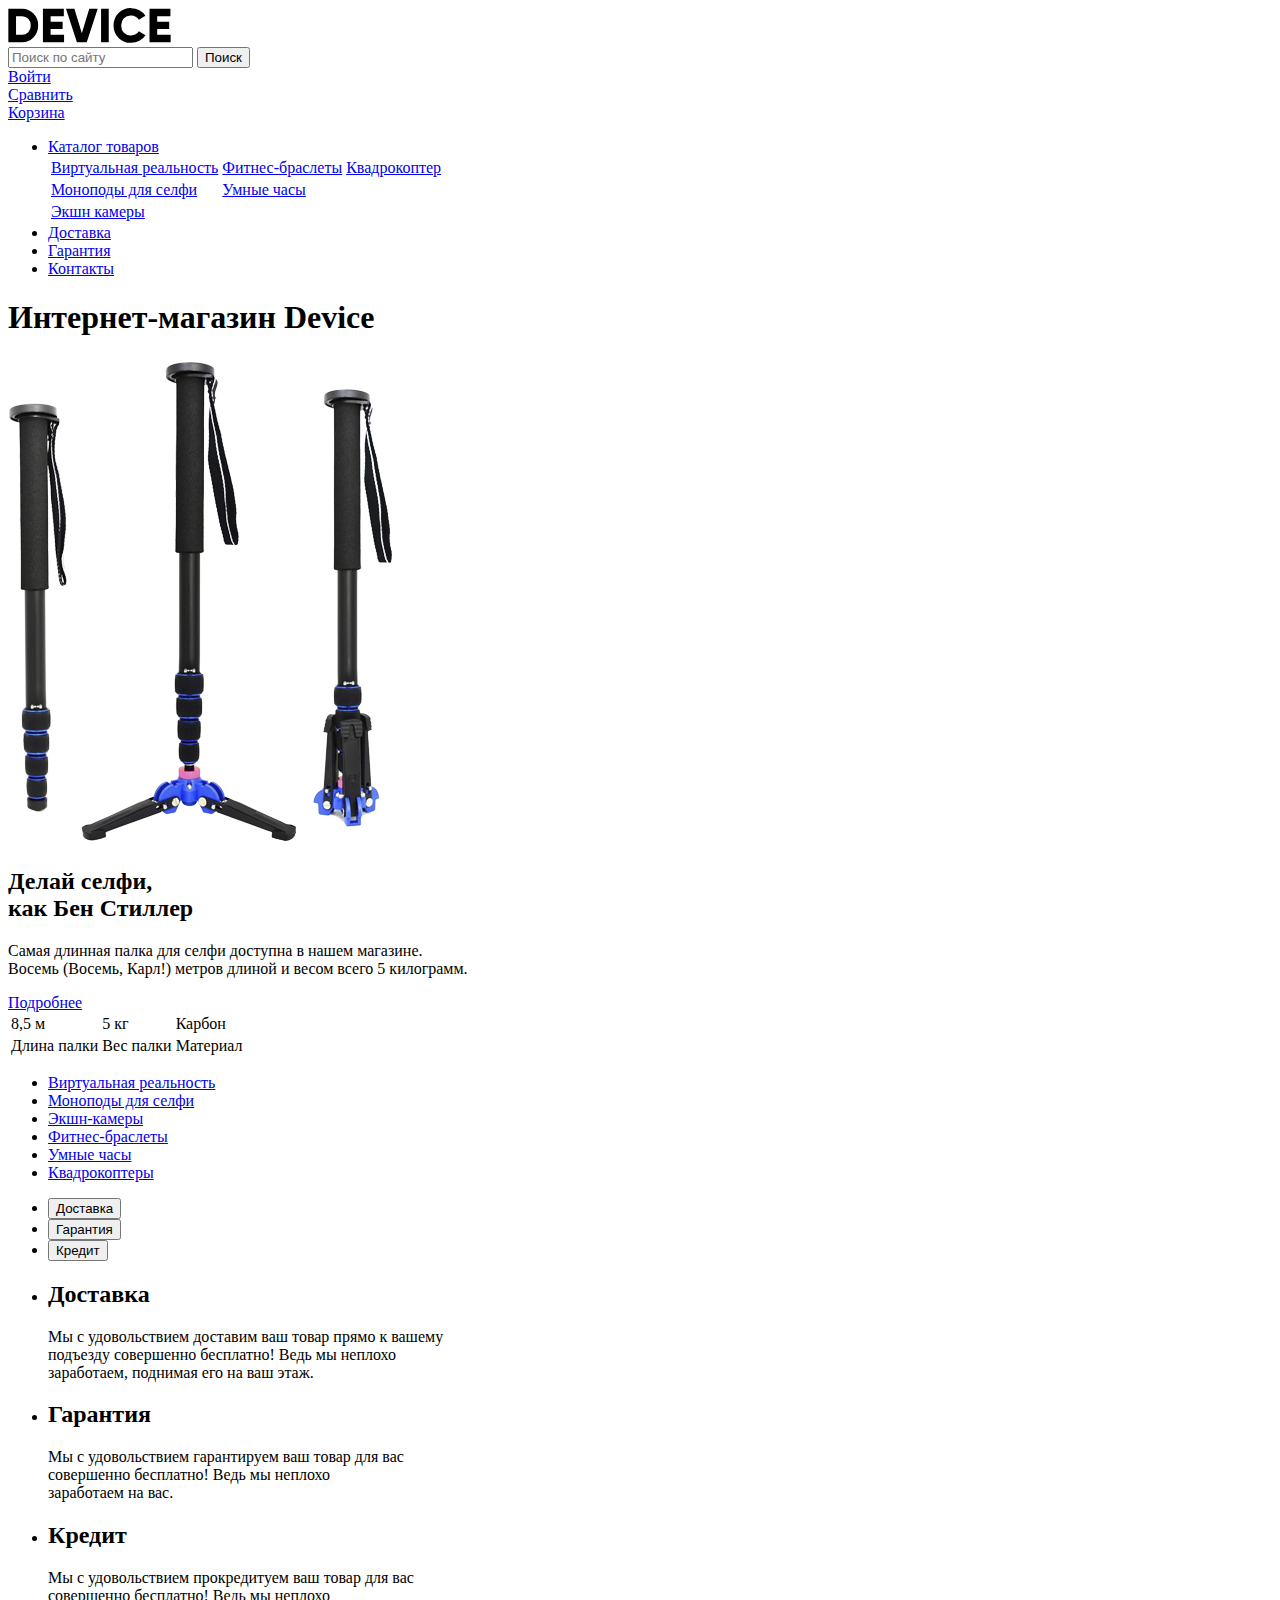
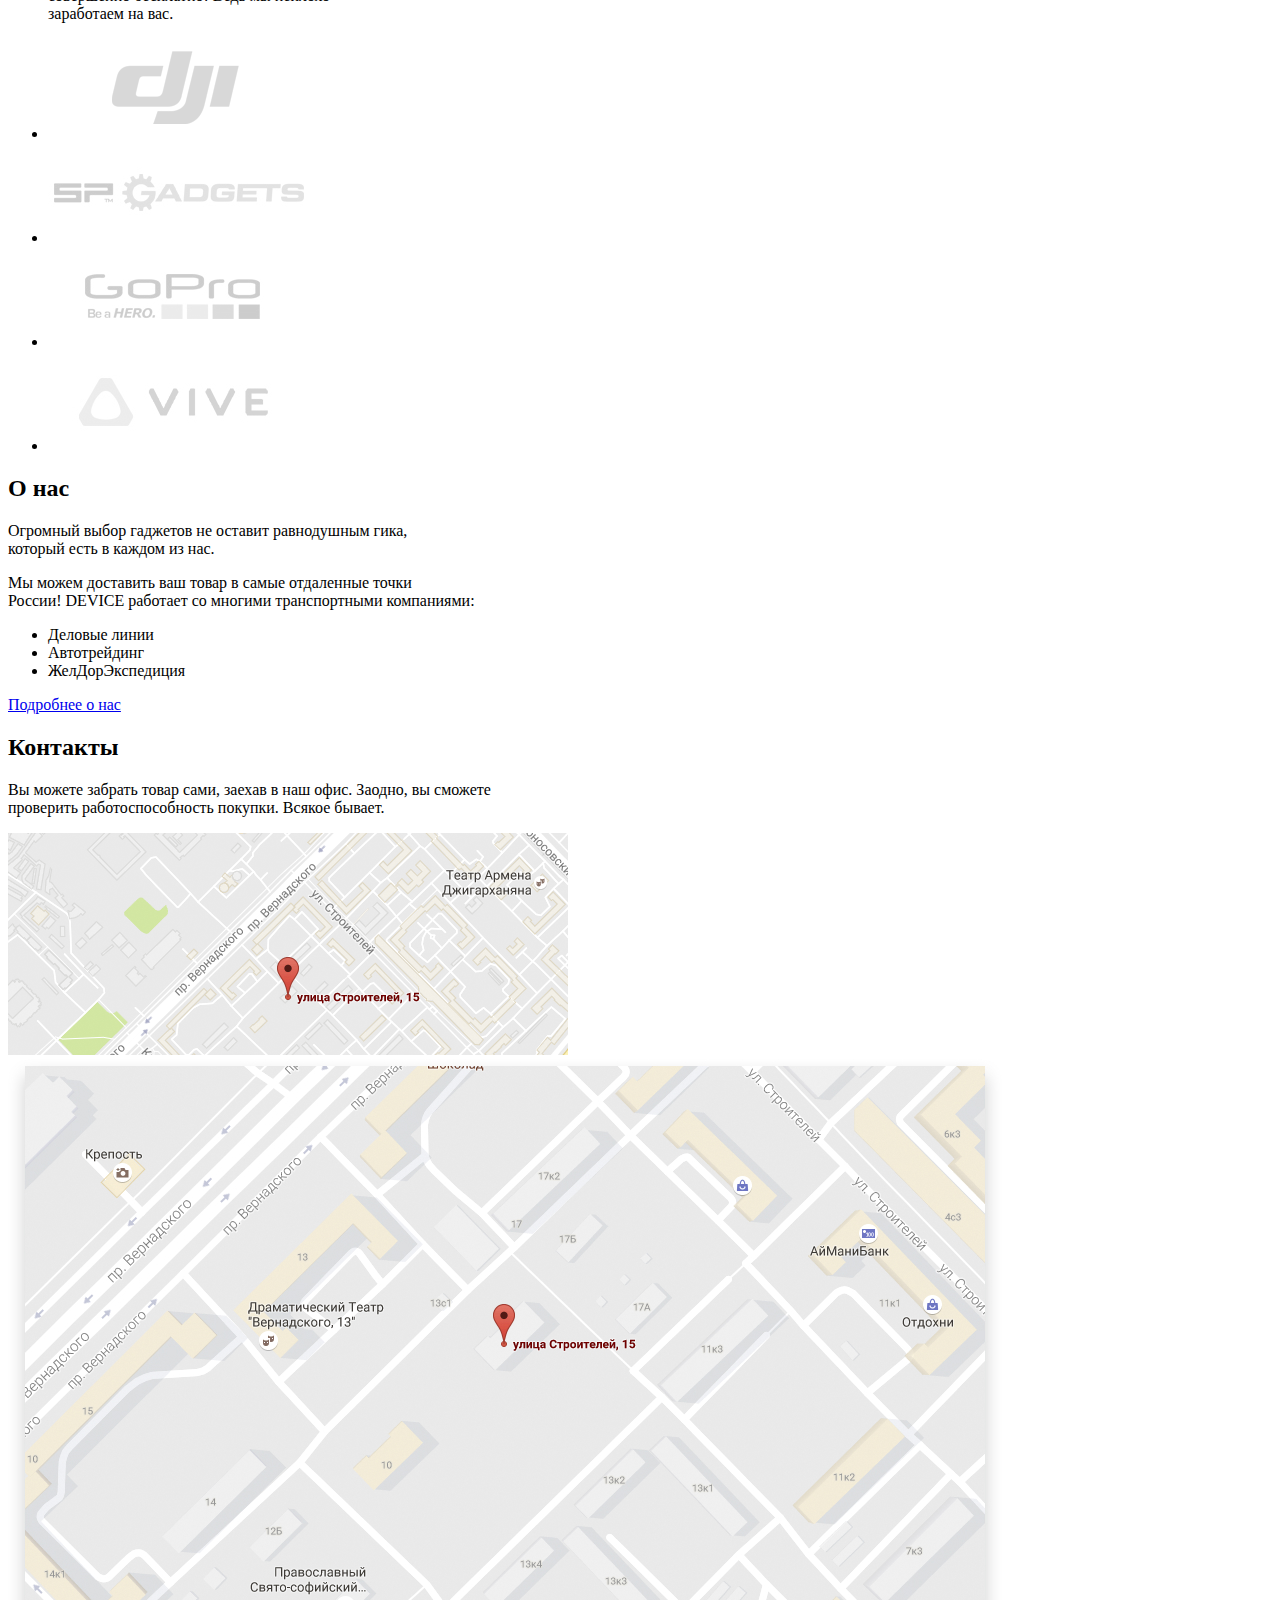
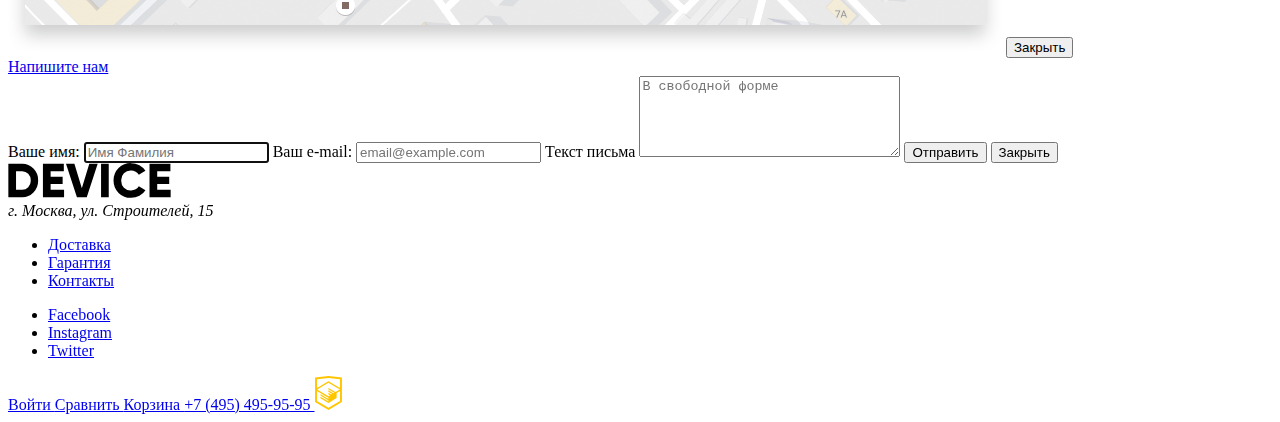
==== index.html @ 6e09be0e "Продолжаем разметку" ====
<!DOCTYPE html>
<html lang="ru">
  <head>
    <meta charset="utf-8">
    <title>HTML Academy: Девайс</title>
  </head>
  <body>
	<header>
			<a href="index.html" aria-label="На главную страницу">
				<img src="img/logo-device.svg" alt="Логотип компании Device" width="163px" height="35px">
			</a>

			<form action="echo.htmlacademy.ru" method="get" aria-label="Поисковая строка">
					<input type="search" placeholder="Поиск по сайту" aria-label="Поле для поиска">
					<input type="submit" value="Поиск" aria-label="Поиск">
			</form>
			
			<div>
				<a href="#" aria-label="Войти в личный кабинет">
					Войти
				</a>
			</div>

			<div>
				<a href="#" aria-label="Сравнить товары">
					Сравнить
				</a>
			</div>

			<div>
				<a href="#" aria-label="Корзина">
					Корзина
				</a>
			</div>
		<nav>
			<ul>
				<li>
					<a href="#" aria-label="Каталог товаров">
						Каталог товаров	
					</a>

					<table class="visually-hidden">
						<tr>
							<td><a href="#" aria-label="Виртуальная реальность">Виртуальная реальность</a></td>
							<td><a href="#" aria-label="Фитнес-браслеты">Фитнес-браслеты</a></td>
							<td><a href="#" aria-label="Квадрокоптер">Квадрокоптер</a></td>
						</tr>
						<tr>
							<td><a href="#" aria-label="Моноподы для селфи">Моноподы для селфи</a></td>
							<td><a href="#" aria-label="Умные часы">Умные часы</a></td>
							<td></td>
						</tr>
						<tr>
							<td><a href="#" aria-label="Экшн камеры">Экшн камеры</a></td>
							<td></td>
							<td></td>
						</tr>
					</table>		
				</li>

				<li>
					<a href="#" aria-label="Доставка">
						Доставка
					</a>
				</li>

				<li>
					<a href="#" aria-label="Гарантия">
						Гарантия
					</a>
				</li>

				<li>
					<a href="#" aria-label="Контакты">
						Контакты
					</a>
				</li>
			</ul>
		</nav>
	</header>

	<main>
		<h1 class="visually-hidden">
			Интернет-магазин Device
		</h1>

		<div>
			<img src="img/slider1.png" alt="Самая лучшая селфи палка">

			<h2>
				Делай селфи,<br>
				как Бен Стиллер
			</h2>

			<p>
				Самая длинная палка для селфи доступна в нашем магазине.<br>
				Восемь (Восемь, Карл!) метров длиной и весом всего 5 килограмм.
			</p>

			<a href="#" aria-label="Подробнее">
				Подробнее
			</a>


			<table>
				<tr>
					<td>8,5 м</td>
					<td>5 кг</td>
					<td>Карбон</td>
				</tr>

				<tr>
					<td>Длина палки</td>
					<td>Вес палки</td>
					<td>Материал</td>
				</tr>
			</table>
		</div>

		<div>
			<ul>
				<li>
					<a href="#" aria-label="Виртуальная реальность">
						Виртуальная реальность
					</a>
				</li>

				<li>
					<a href="#" aria-label="Моноподы для селфи">
						Моноподы для селфи
					</a>
				</li>

				<li>
					<a href="#" aria-label="Экшн-камеры">
						Экшн-камеры
					</a>					
				</li>

				<li>
					<a href="#" aria-label="Фитнес-браслеты">
						Фитнес-браслеты
					</a>
				</li>

				<li>
					<a href="#" aria-label="Умные часы">
						Умные часы
					</a>
				</li>

				<li>
					<a href="#" aria-label="Квадрокоптеры">
						Квадрокоптеры
					</a>
				</li>
			</ul>	
		</div>

		<section>
			<ul>
				<li><button class="delivery" aria-label="Доставка">Доставка</button></li>
				<li><button class="warranty" aria-label="Гарантия">Гарантия</button></li>
				<li><button class="credit" aria-label="Кредит">Кредит</button></li>
			</ul>

			<ul>
				<li for="delivery">
					<h2>
						Доставка
					</h2>

					<p>
						Мы с удовольствием доставим ваш товар прямо к вашему<br>
						подъезду совершенно бесплатно! Ведь мы неплохо<br>
						заработаем, поднимая его на ваш этаж.							
					</p>
				</li>
				<li for="warranty">
					<h2>
						Гарантия
					</h2>

					<p>
						Мы с удовольствием гарантируем ваш товар для вас<br>
						совершенно бесплатно! Ведь мы неплохо<br>
						заработаем на вас.							
					</p>					
				</li>

				<li for="credit">
					<h2>
						Кредит
					</h2>

					<p>
						Мы с удовольствием прокредитуем ваш товар для вас<br>
						совершенно бесплатно! Ведь мы неплохо<br>
						заработаем на вас.							
					</p>					
				</li>
			</ul>	
		</section>
		
		<div>
			<ul>
				<li>
					<a href="#" aria-label="Компания DJI">
						<img src="img/dji-logo.svg" alt="DJI Логотип" width="260px" height="100px">
					</a>
				</li>

				<li>
					<a href="#" aria-label="Компания Sp Gadjets">
						<img src="img/spgadjects-logo.svg" alt="SpGadjets Логотип" width="260px" height="100px">
					</a>
				</li>

				<li>
					<a href="#" aria-label="Компания Go pro">
						<img src="img/gopro-logo.svg" alt="GoPro Логотип" width="260px" height="100px">
					</a>
				</li>

				<li>
					<a href="#" aria-label="Компания Vive">
						<img src="img/vive-logo.svg" alt="Vive Логотип" width="260px" height="100px">
					</a>
				</li>
			</ul>
		</div>

		<section>
			<h2>
				О нас
			</h2>

			<p>
				Огромный выбор гаджетов не оставит равнодушным гика,<br>
				который есть в каждом из нас.
			</p>

			<p>
				Мы можем доставить ваш товар в самые отдаленные точки<br>
				России! DEVICE работает со многими транспортными компаниями:
			</p>

			<ul>
				<li>Деловые линии</li>
				<li>Автотрейдинг</li>
				<li>ЖелДорЭкспедиция</li>
			</ul>

			<a href="#" aria-label="Подробнее о нас">
				Подробнее о нас
			</a>
		</section>

		<section>
			<h2>
				Контакты
			</h2>

			<p>
				Вы можете забрать товар сами, заехав в наш офис. Заодно, вы сможете<br> 
				проверить работоспособность покупки. Всякое бывает.
			</p>

			<a href="#" aria-label="Посмотреть большую карту">
				<img src="img/map.png" alt="Карта офиса ул. Строителей 15" width="560px" height="222px">
			</a>

			<div class="visually-hidden">
				<img src="img/map-big.jpg" alt="Большая карта">
				<button aria-label="Закрыть">Закрыть</button>	
			</div>

			<a href="#" aria-label="Напишите нам">
				Напишите нам
			</a>
			
			<div class="visually-hidden">
				<form action="echo.htmlacademy.ru" method="post">
					<label>
						Ваше имя:
						<input type="text" placeholder="Имя Фамилия" autofocus>
					</label>

					<label>
						Ваш e-mail:
						<input type="e-mail" placeholder="email@example.com" required>
					</label>

					<label for="comment-in-form">
						Текст письма
					</label>
					<textarea name="comment-in-form" id="comment-in-form" cols="30" rows="5" placeholder="В свободной форме"></textarea>

					<input type="submit" name="send-form" value="Отправить" aria-label="Отправить">

					<button name="close-form" value="close-form" aria-label="Закрыть">Закрыть</button>
				</form>
			</div>
		</section>
	</main>

	<footer>
		<div>
			<a href="index.html" aria-label="На главную страницу">
				<img src="img/logo-device.svg" alt="Логотип компании Device" width="163px" height="35px">
			</a>

			<address>
				г. Москва, ул. Строителей, 15
			</address>
		</div>

		<div>
			<ul>
				<li>
					<a href="#" aria-label="Доставка">
						Доставка		
					</a>
				</li>

				<li>
					<a href="#" aria-label="Гарантия">
						Гарантия
					</a>
				</li>

				<li>
					<a href="#" aria-label="Контакты">
						Контакты
					</a>
				</li>
			</ul>

			<ul>
				<li>
					<a href="#" aria-label="Facebook">
						Facebook
					</a>
				</li>

				<li>
					<a href="#" aria-label="Instagram">
						Instagram
					</a>
				</li>

				<li>
					<a href="#" aria-label="Twitter">
						Twitter
					</a>
				</li>
			</ul>
		</div>

		<div>
			<a href="#" aria-label="Войти в личный кабинет">
				Войти
			</a>

			<a href="#" aria-label="Сравнить товары">
				Сравнить
			</a>	

			<a href="#" aria-label="Корзина">
				Корзина
			</a>

			<a href="tel:+74954959595" aria-label="Позвонить нам">
				+7 (495) 495-95-95
			</a>

			<a href="https://htmlacademy.ru/intensive/htmlcss" aria-label="Курсы от Html Academy">
				<img src="img/logo-html.svg" alt="Логотип Html Academy" width="27px" height="34px">
			</a>
		</div>
	</footer>
  </body>
</html>
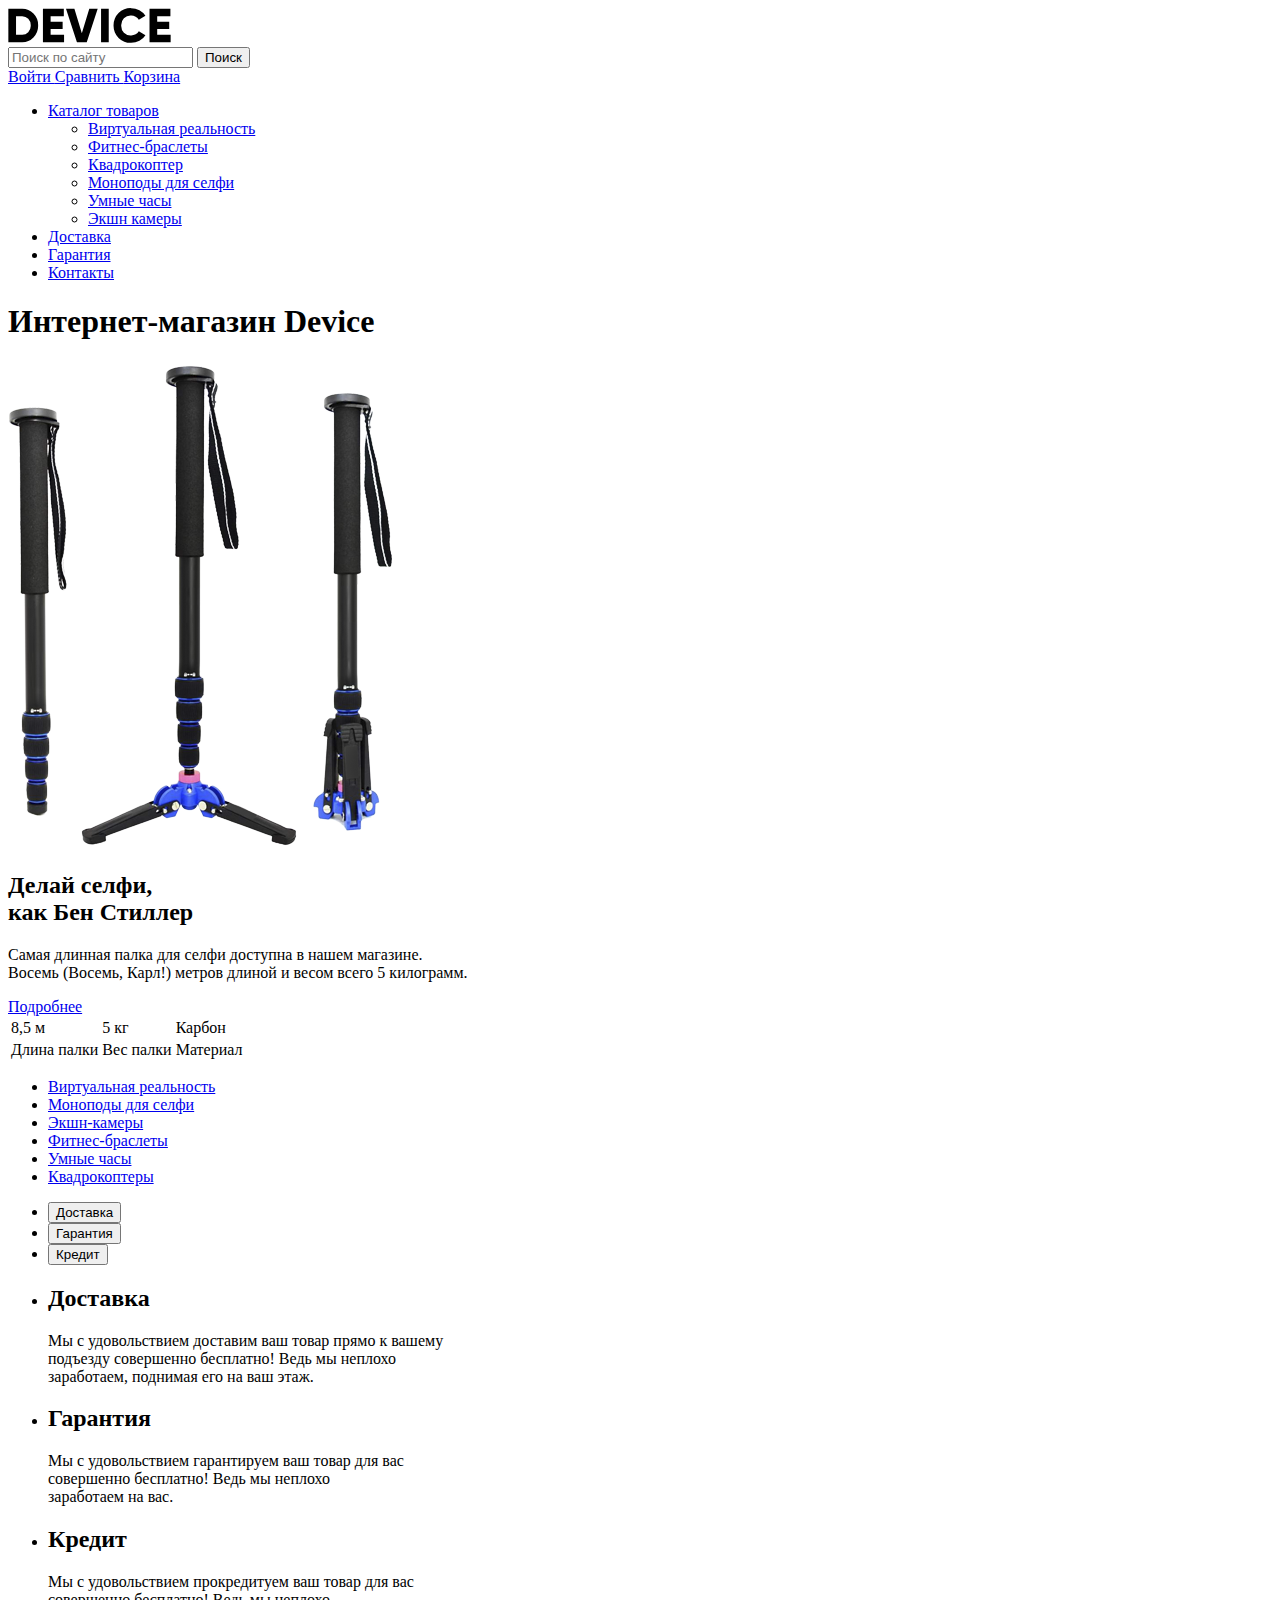
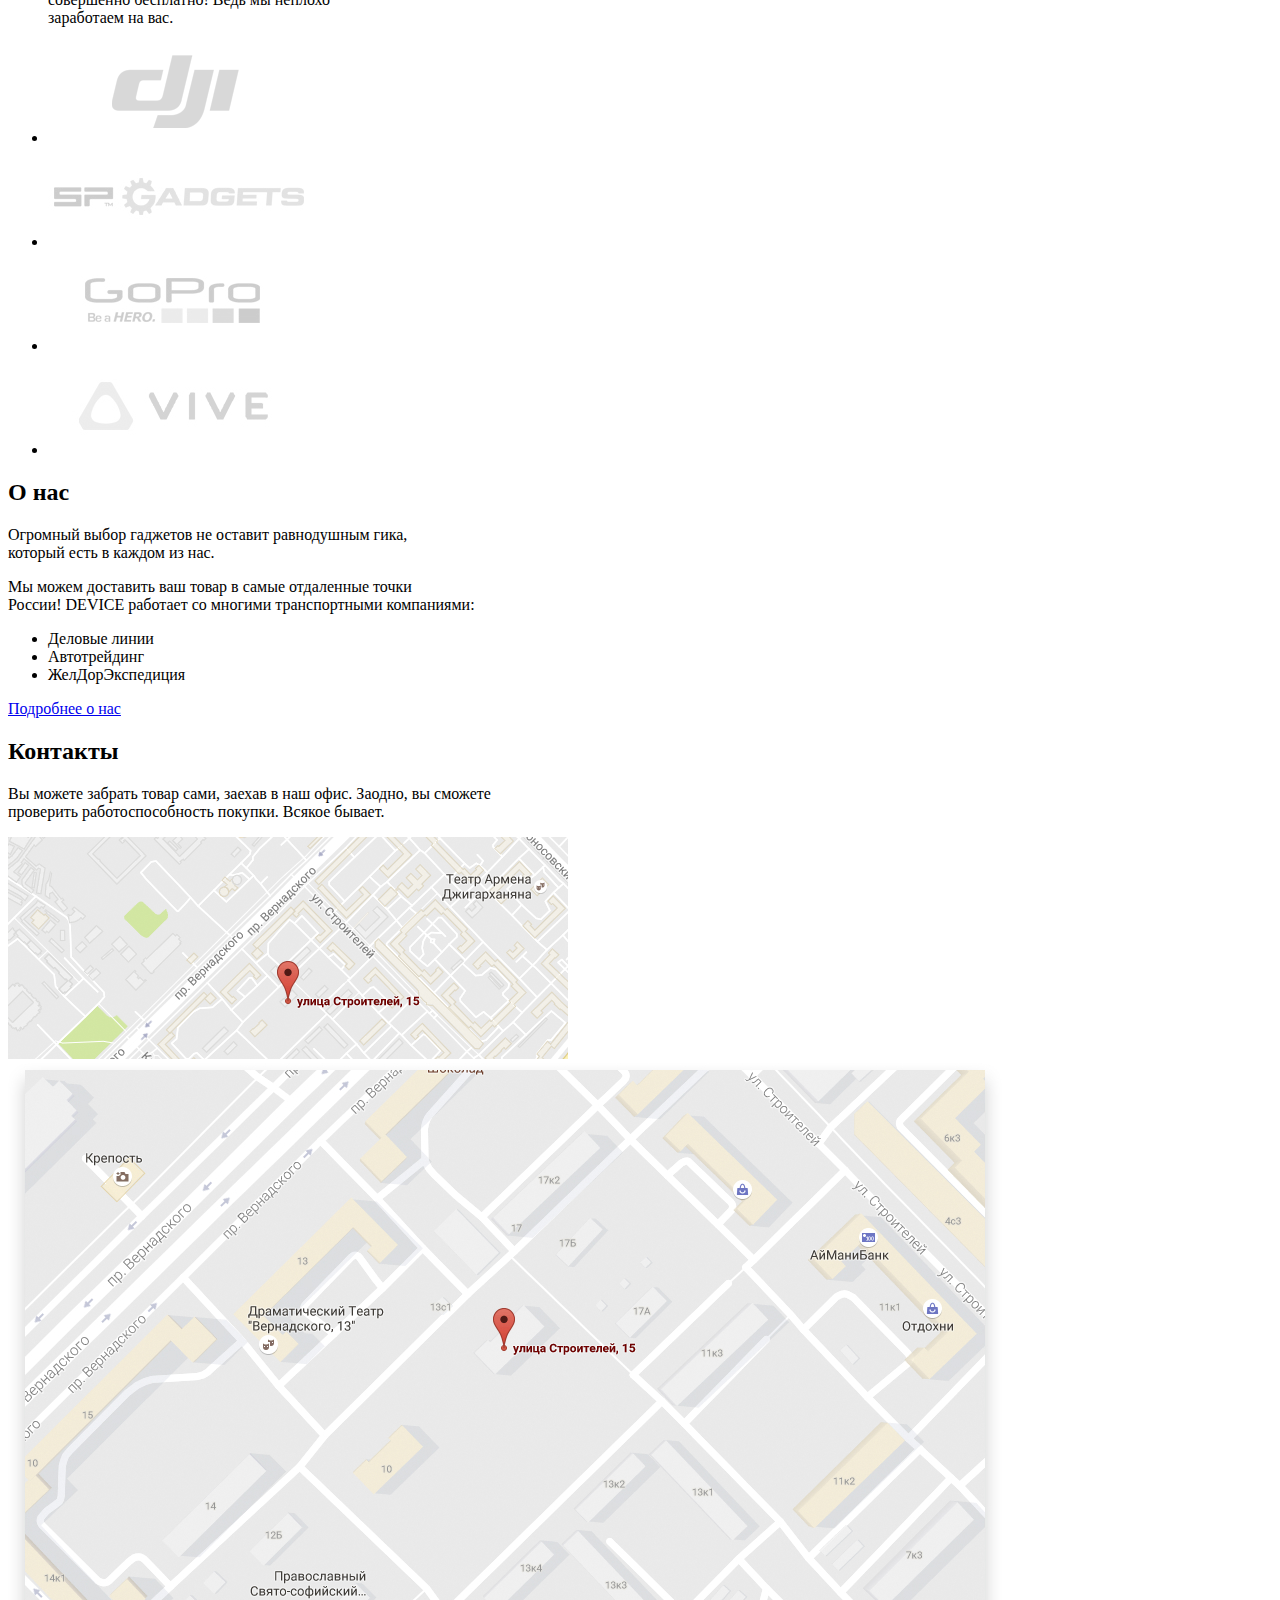
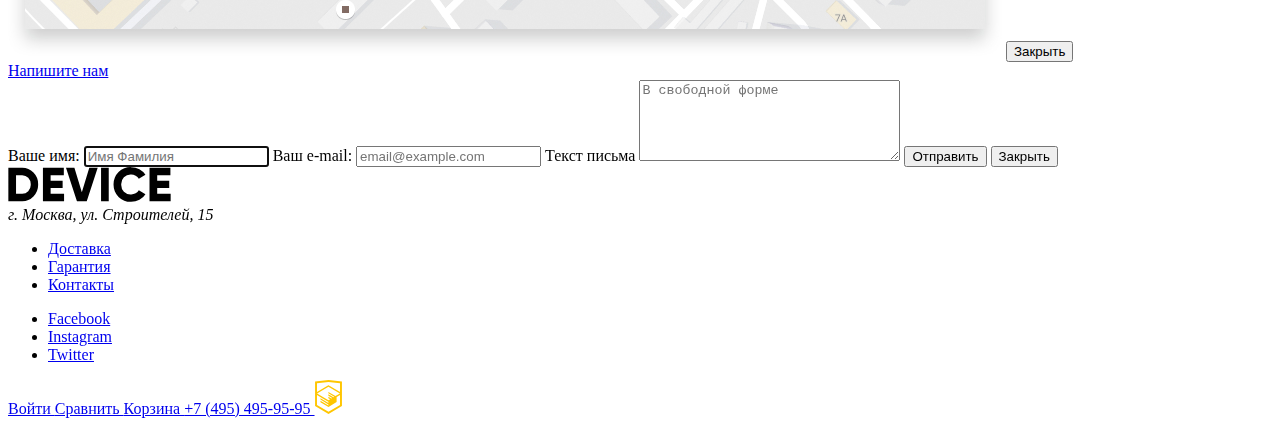
==== commit 8fbda8e7: "Правка по разметке" ====
--- a/index.html
+++ b/index.html
@@ -12,26 +12,20 @@
 
 			<form action="echo.htmlacademy.ru" method="get" aria-label="Поисковая строка">
 					<input type="search" placeholder="Поиск по сайту" aria-label="Поле для поиска">
-					<input type="submit" value="Поиск" aria-label="Поиск">
+					<button type="submit" aria-label="Поиск">Поиск</button>
 			</form>
 			
-			<div>
 				<a href="#" aria-label="Войти в личный кабинет">
 					Войти
 				</a>
-			</div>
-
-			<div>
+
 				<a href="#" aria-label="Сравнить товары">
 					Сравнить
 				</a>
-			</div>
-
-			<div>
+
 				<a href="#" aria-label="Корзина">
 					Корзина
 				</a>
-			</div>
 		<nav>
 			<ul>
 				<li>
@@ -39,23 +33,15 @@
 						Каталог товаров	
 					</a>
 
-					<table class="visually-hidden">
-						<tr>
-							<td><a href="#" aria-label="Виртуальная реальность">Виртуальная реальность</a></td>
-							<td><a href="#" aria-label="Фитнес-браслеты">Фитнес-браслеты</a></td>
-							<td><a href="#" aria-label="Квадрокоптер">Квадрокоптер</a></td>
-						</tr>
-						<tr>
-							<td><a href="#" aria-label="Моноподы для селфи">Моноподы для селфи</a></td>
-							<td><a href="#" aria-label="Умные часы">Умные часы</a></td>
-							<td></td>
-						</tr>
-						<tr>
-							<td><a href="#" aria-label="Экшн камеры">Экшн камеры</a></td>
-							<td></td>
-							<td></td>
-						</tr>
-					</table>		
+					<ul class="visually-hidden">
+						
+						<li><a href="#" aria-label="Виртуальная реальность">Виртуальная реальность</a></li>
+						<li><a href="#" aria-label="Фитнес-браслеты">Фитнес-браслеты</a></li>
+						<li><a href="#" aria-label="Квадрокоптер">Квадрокоптер</a></li>
+						<li><a href="#" aria-label="Моноподы для селфи">Моноподы для селфи</a></li>
+						<li><a href="#" aria-label="Умные часы">Умные часы</a></li>
+						<li><a href="#" aria-label="Экшн камеры">Экшн камеры</a></li>
+				</ul>		
 				</li>
 
 				<li>
@@ -283,20 +269,20 @@
 				<form action="echo.htmlacademy.ru" method="post">
 					<label>
 						Ваше имя:
-						<input type="text" placeholder="Имя Фамилия" autofocus>
+						<input type="text" name="username" placeholder="Имя Фамилия" autofocus required>
 					</label>
 
 					<label>
 						Ваш e-mail:
-						<input type="e-mail" placeholder="email@example.com" required>
+						<input type="e-mail" name="email" placeholder="email@example.com" required>
 					</label>
 
 					<label for="comment-in-form">
 						Текст письма
 					</label>
-					<textarea name="comment-in-form" id="comment-in-form" cols="30" rows="5" placeholder="В свободной форме"></textarea>
-
-					<input type="submit" name="send-form" value="Отправить" aria-label="Отправить">
+					<textarea name="comment-in-form" id="comment-in-form" cols="30" rows="5" placeholder="В свободной форме" required></textarea>
+
+					<button type="submit" name="send-form" aria-label="Отправить">Отправить</button>
 
 					<button name="close-form" value="close-form" aria-label="Закрыть">Закрыть</button>
 				</form>
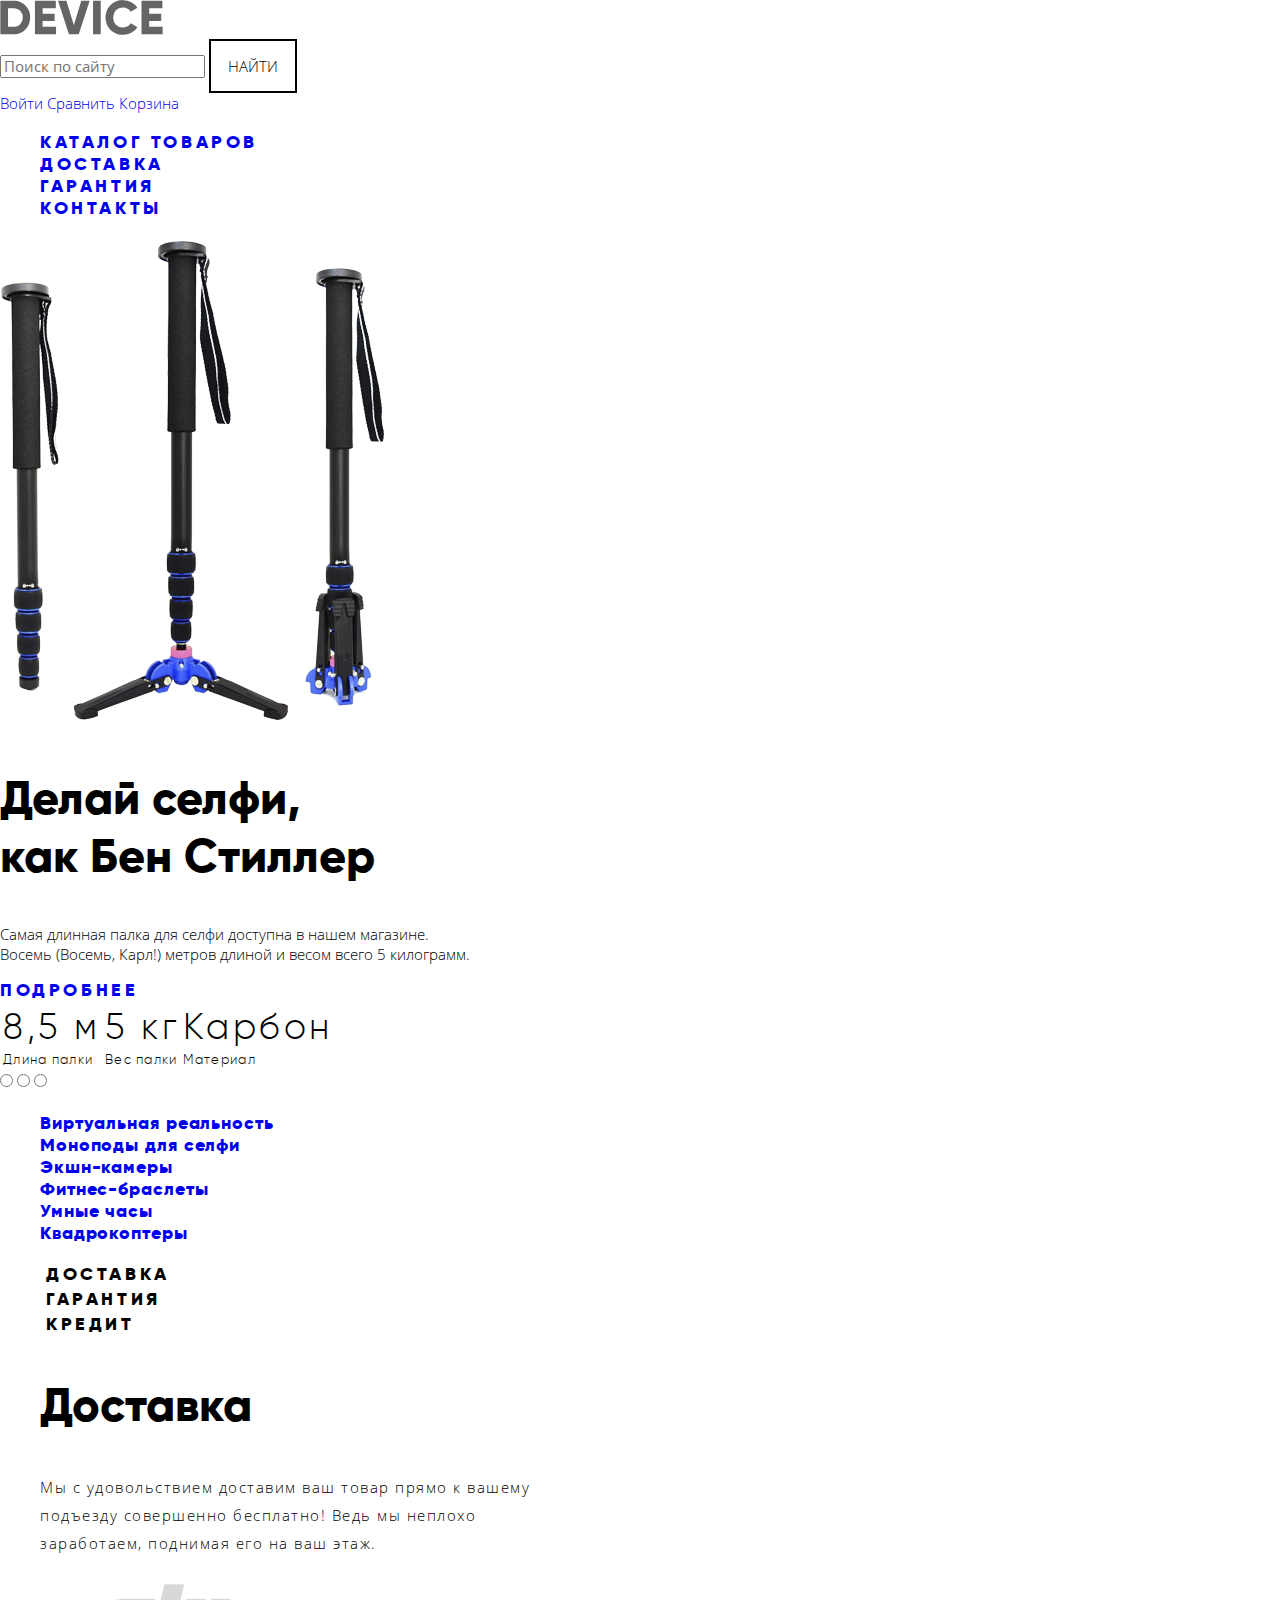
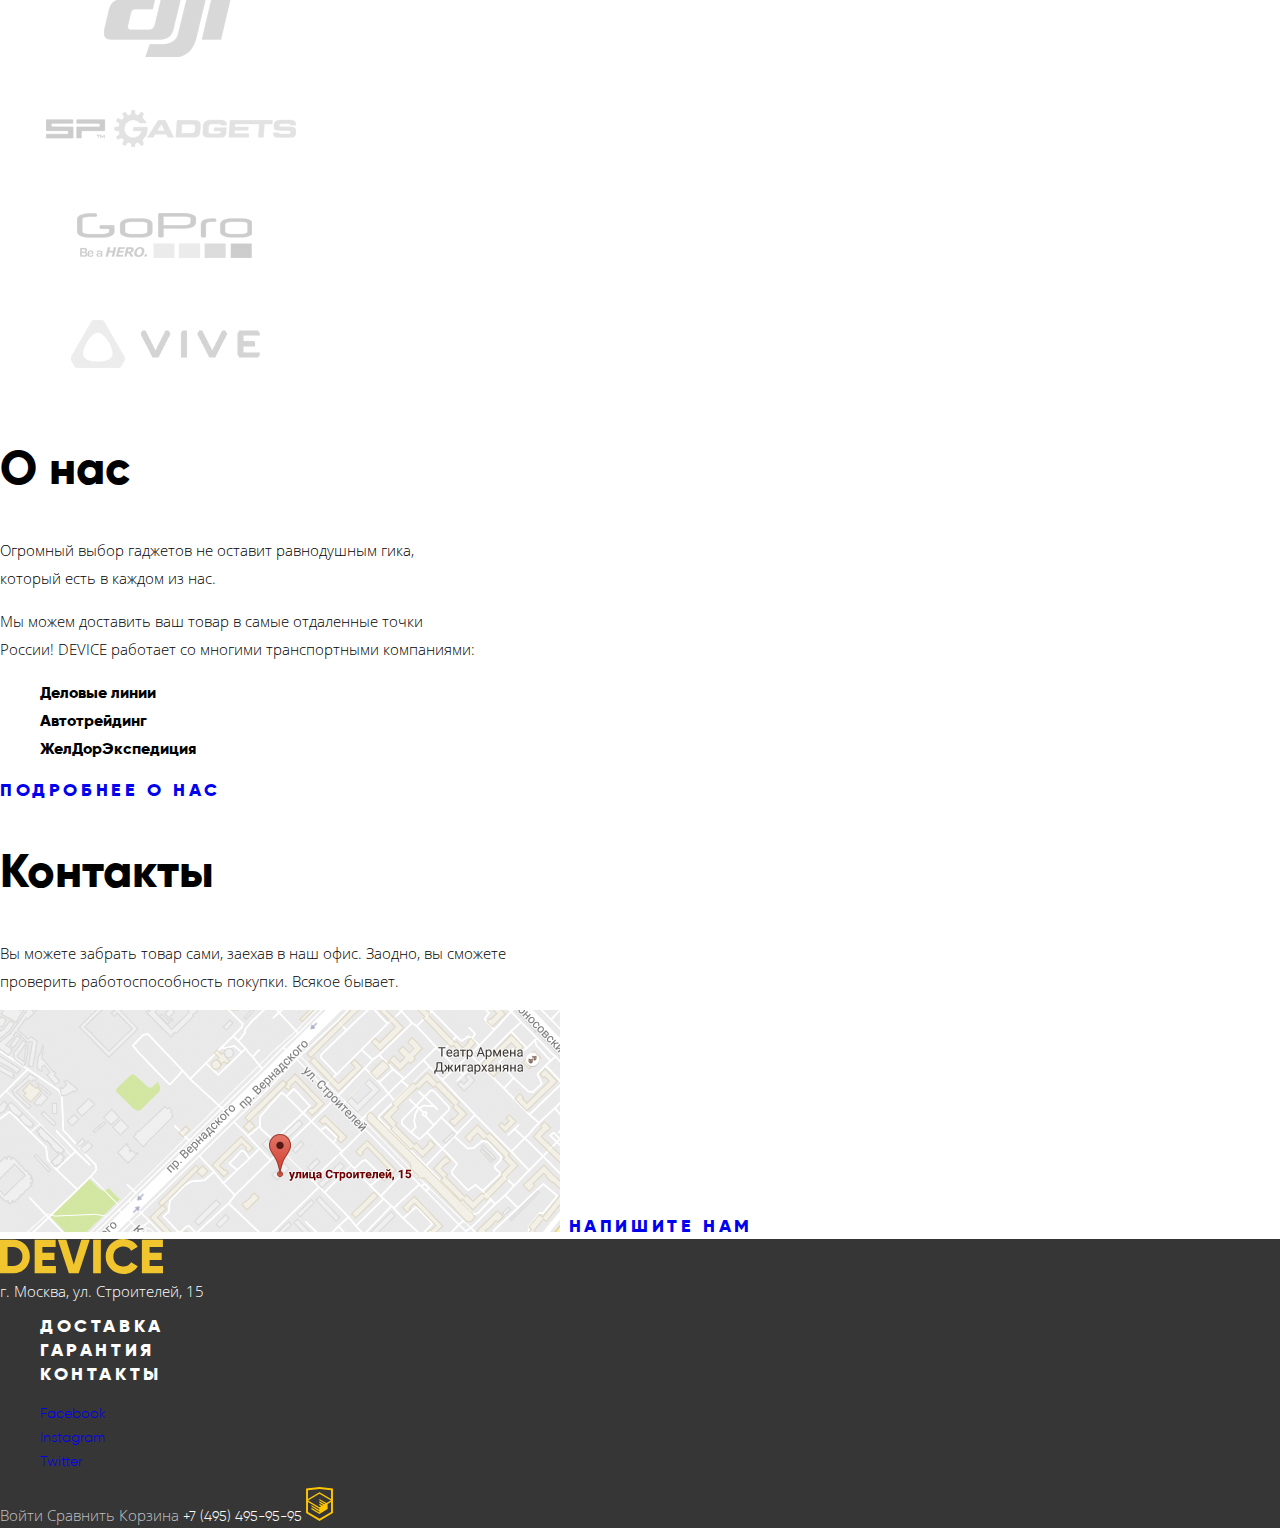
==== commit d6dae3ef: "Базовая стилизация 1ч" ====
--- a/index.html
+++ b/index.html
@@ -1,63 +1,96 @@
 <!DOCTYPE html>
-<html lang="ru">
+<html lang="ru"> 
   <head>
+  	<link rel="stylesheet" href="css/fonts.css">
+  	<link rel="stylesheet" href="css/normalize.css">
+  	<link rel="stylesheet" href="css/style.css">
     <meta charset="utf-8">
     <title>HTML Academy: Девайс</title>
   </head>
+
   <body>
-	<header>
-			<a href="index.html" aria-label="На главную страницу">
-				<img src="img/logo-device.svg" alt="Логотип компании Device" width="163px" height="35px">
-			</a>
-
-			<form action="echo.htmlacademy.ru" method="get" aria-label="Поисковая строка">
-					<input type="search" placeholder="Поиск по сайту" aria-label="Поле для поиска">
-					<button type="submit" aria-label="Поиск">Поиск</button>
-			</form>
+	<header class="header">
+		<a class="logo" href="index.html" aria-label="На главную страницу">
+			<img src="img/logo-device.svg" alt="Логотип компании Device" width="163px" height="35px">
+		</a>
+
+		<form action="echo.htmlacademy.ru" method="get" aria-label="Поисковая строка">
+			<input  type="search" placeholder="Поиск по сайту" aria-label="Поле для поиска">
+
+			<button class="send-search" type="submit" aria-label="Поиск">
+				<span class="description-send-search">
+					Найти
+				</span>
+			</button>
+		</form>
 			
-				<a href="#" aria-label="Войти в личный кабинет">
-					Войти
-				</a>
-
-				<a href="#" aria-label="Сравнить товары">
-					Сравнить
-				</a>
-
-				<a href="#" aria-label="Корзина">
-					Корзина
-				</a>
-		<nav>
-			<ul>
-				<li>
-					<a href="#" aria-label="Каталог товаров">
+		<a class="a-link-hover a-link-focus a-link-active" href="#" aria-label="Войти в личный кабинет">
+			Войти
+		</a>
+
+		<a class="a-link-hover a-link-focus a-link-active"  href="#" aria-label="Сравнить товары">
+			Сравнить
+		</a>
+
+		<a class="a-link-hover a-link-focus a-link-active" href="#" aria-label="Корзина">
+			Корзина
+		</a>
+
+		<nav class="nav-main">
+			<ul>
+				<li>
+					<a class="a-link-hover a-link-focus a-link-active" href="#" aria-label="Каталог товаров">
 						Каталог товаров	
 					</a>
 
-					<ul class="visually-hidden">
-						
-						<li><a href="#" aria-label="Виртуальная реальность">Виртуальная реальность</a></li>
-						<li><a href="#" aria-label="Фитнес-браслеты">Фитнес-браслеты</a></li>
-						<li><a href="#" aria-label="Квадрокоптер">Квадрокоптер</a></li>
-						<li><a href="#" aria-label="Моноподы для селфи">Моноподы для селфи</a></li>
-						<li><a href="#" aria-label="Умные часы">Умные часы</a></li>
-						<li><a href="#" aria-label="Экшн камеры">Экшн камеры</a></li>
-				</ul>		
-				</li>
-
-				<li>
-					<a href="#" aria-label="Доставка">
+					<ul class="visually-hidden categories-menu">						
+						<li>
+							<a class="a-link-hover a-link-focus a-link-active" href="#" aria-label="Виртуальная реальность">
+								Виртуальная реальность
+							</a>
+						</li>
+						<li>
+							<a class="a-link-hover a-link-focus a-link-active" href="#" aria-label="Фитнес-браслеты">
+								Фитнес-браслеты
+							</a>
+						</li>
+						<li>
+							<a class="a-link-hover a-link-focus a-link-active" href="#" aria-label="Квадрокоптер">
+								Квадрокоптер
+							</a>
+						</li>
+						<li>
+							<a class="a-link-hover a-link-focus a-link-active" href="#" aria-label="Моноподы для селфи">
+								Моноподы для селфи
+							</a>
+						</li>
+						<li>
+							<a class="a-link-hover a-link-focus a-link-active" href="#" aria-label="Умные часы">
+								Умные часы
+							</a>
+						</li>
+						<li>
+							<a class="a-link-hover a-link-focus a-link-active" href="#" aria-label="Экшн камеры">
+								Экшн камеры
+							</a>
+						</li>
+					</ul>		
+				</li>
+
+				<li>
+					<a class="a-link-hover a-link-focus a-link-active" href="#" aria-label="Доставка">
 						Доставка
 					</a>
 				</li>
 
 				<li>
-					<a href="#" aria-label="Гарантия">
+					<a class="a-link-hover a-link-focus a-link-active" href="#" aria-label="Гарантия">
 						Гарантия
 					</a>
 				</li>
 
 				<li>
-					<a href="#" aria-label="Контакты">
+					<a class="a-link-hover a-link-focus a-link-active" href="#" aria-label="Контакты">
 						Контакты
 					</a>
 				</li>
@@ -78,33 +111,40 @@
 				как Бен Стиллер
 			</h2>
 
-			<p>
+			<p class="description-banner">
 				Самая длинная палка для селфи доступна в нашем магазине.<br>
 				Восемь (Восемь, Карл!) метров длиной и весом всего 5 килограмм.
 			</p>
-
-			<a href="#" aria-label="Подробнее">
-				Подробнее
-			</a>
-
+			
+			<div>
+				<a class="a-link-second a-link-second-hover a-link-second-active a-link-second-focus" href="#" aria-label="Подробнее">
+					Подробнее
+				</a>
+			</div>
 
 			<table>
-				<tr>
+				<tr class="title-attr-banner">
 					<td>8,5 м</td>
 					<td>5 кг</td>
 					<td>Карбон</td>
 				</tr>
 
-				<tr>
+				<tr class="description-attr-banner">
 					<td>Длина палки</td>
 					<td>Вес палки</td>
 					<td>Материал</td>
 				</tr>
 			</table>
-		</div>
-
-		<div>
-			<ul>
+			
+			<div>
+				<input type="radio" value="1" name="slider">
+				<input type="radio" value="2" name="slider">
+				<input type="radio" value="3" name="slider">
+			</div>
+		</div>
+
+		<div>
+			<ul class="categories">
 				<li>
 					<a href="#" aria-label="Виртуальная реальность">
 						Виртуальная реальность
@@ -145,41 +185,41 @@
 
 		<section>
 			<ul>
-				<li><button class="delivery" aria-label="Доставка">Доставка</button></li>
-				<li><button class="warranty" aria-label="Гарантия">Гарантия</button></li>
-				<li><button class="credit" aria-label="Кредит">Кредит</button></li>
-			</ul>
-
-			<ul>
-				<li for="delivery">
+				<li><button class="button-type-slider" aria-label="Доставка">Доставка</button></li>
+				<li><button class="button-type-slider" aria-label="Гарантия">Гарантия</button></li>
+				<li><button class="button-type-slider" aria-label="Кредит">Кредит</button></li>
+			</ul>
+
+			<ul>
+				<li>
 					<h2>
 						Доставка
 					</h2>
 
-					<p>
+					<p class="description-slider">
 						Мы с удовольствием доставим ваш товар прямо к вашему<br>
 						подъезду совершенно бесплатно! Ведь мы неплохо<br>
 						заработаем, поднимая его на ваш этаж.							
 					</p>
 				</li>
-				<li for="warranty">
+				<li class="visually-hidden">
 					<h2>
 						Гарантия
 					</h2>
 
-					<p>
+					<p class="description-slider">
 						Мы с удовольствием гарантируем ваш товар для вас<br>
 						совершенно бесплатно! Ведь мы неплохо<br>
 						заработаем на вас.							
 					</p>					
 				</li>
 
-				<li for="credit">
+				<li class="visually-hidden">
 					<h2>
 						Кредит
 					</h2>
 
-					<p>
+					<p class="description-slider">
 						Мы с удовольствием прокредитуем ваш товар для вас<br>
 						совершенно бесплатно! Ведь мы неплохо<br>
 						заработаем на вас.							
@@ -221,23 +261,23 @@
 				О нас
 			</h2>
 
-			<p>
+			<p class="description-about-us">
 				Огромный выбор гаджетов не оставит равнодушным гика,<br>
 				который есть в каждом из нас.
 			</p>
 
-			<p>
+			<p class="description-about-us">
 				Мы можем доставить ваш товар в самые отдаленные точки<br>
 				России! DEVICE работает со многими транспортными компаниями:
 			</p>
 
-			<ul>
+			<ul class="delivery-companies">
 				<li>Деловые линии</li>
 				<li>Автотрейдинг</li>
 				<li>ЖелДорЭкспедиция</li>
 			</ul>
 
-			<a href="#" aria-label="Подробнее о нас">
+			<a class="a-link-second" href="#" aria-label="Подробнее о нас">
 				Подробнее о нас
 			</a>
 		</section>
@@ -247,12 +287,12 @@
 				Контакты
 			</h2>
 
-			<p>
+			<p class="description-contacts">
 				Вы можете забрать товар сами, заехав в наш офис. Заодно, вы сможете<br> 
 				проверить работоспособность покупки. Всякое бывает.
 			</p>
 
-			<a href="#" aria-label="Посмотреть большую карту">
+			<a class="a-link-second" href="#" aria-label="Посмотреть большую карту">
 				<img src="img/map.png" alt="Карта офиса ул. Строителей 15" width="560px" height="222px">
 			</a>
 
@@ -261,42 +301,42 @@
 				<button aria-label="Закрыть">Закрыть</button>	
 			</div>
 
-			<a href="#" aria-label="Напишите нам">
+			<a class="a-link-second" href="#" aria-label="Напишите нам">
 				Напишите нам
 			</a>
 			
 			<div class="visually-hidden">
 				<form action="echo.htmlacademy.ru" method="post">
-					<label>
+					<label class="label-modal-form">
 						Ваше имя:
-						<input type="text" name="username" placeholder="Имя Фамилия" autofocus required>
+						<input class="input-style-form" type="text" name="username" placeholder="Имя Фамилия" required>
 					</label>
 
-					<label>
+					<label class="label-modal-form">
 						Ваш e-mail:
-						<input type="e-mail" name="email" placeholder="email@example.com" required>
+						<input class="input-style-form"t type="e-mail" name="email" placeholder="email@example.com" required>
 					</label>
 
-					<label for="comment-in-form">
+					<label class="label-modal-form" for="comment-in-form">
 						Текст письма
 					</label>
-					<textarea name="comment-in-form" id="comment-in-form" cols="30" rows="5" placeholder="В свободной форме" required></textarea>
+					<textarea class="input-style-form" name="comment-in-form" id="comment-in-form" cols="30" rows="5" placeholder="В свободной форме" required></textarea>
 
 					<button type="submit" name="send-form" aria-label="Отправить">Отправить</button>
 
-					<button name="close-form" value="close-form" aria-label="Закрыть">Закрыть</button>
+					<button class="button-type-slider" name="close-form" value="close-form" aria-label="Закрыть">Закрыть</button>
 				</form>
 			</div>
 		</section>
 	</main>
 
-	<footer>
-		<div>
-			<a href="index.html" aria-label="На главную страницу">
-				<img src="img/logo-device.svg" alt="Логотип компании Device" width="163px" height="35px">
-			</a>
-
-			<address>
+	<footer class="footer">
+		<div>
+			<a class="logo" href="index.html" aria-label="На главную страницу">
+				<img src="img/logo-footer-yellow.svg" alt="Логотип компании Device" width="163px" height="35px">
+			</a>
+
+			<address class="address">
 				г. Москва, ул. Строителей, 15
 			</address>
 		</div>
@@ -304,20 +344,20 @@
 		<div>
 			<ul>
 				<li>
-					<a href="#" aria-label="Доставка">
-						Доставка		
-					</a>
-				</li>
-
-				<li>
-					<a href="#" aria-label="Гарантия">
-						Гарантия
-					</a>
-				</li>
-
-				<li>
-					<a href="#" aria-label="Контакты">
-						Контакты
+					<a class="a-link-hover a-link-active a-link-focus" href="#" aria-label="Доставка">
+						<span class="nav-list-footer">Доставка</span>	
+					</a>
+				</li>
+
+				<li>
+					<a class="a-link-hover a-link-active a-link-focus" href="#" aria-label="Гарантия">
+						<span class="nav-list-footer">Гарантия</span>
+					</a>
+				</li>
+
+				<li>
+					<a class="a-link-hover a-link-active a-link-focus" href="#" aria-label="Контакты">
+						<span class="nav-list-footer">Контакты</span>
 					</a>
 				</li>
 			</ul>
@@ -330,7 +370,7 @@
 				</li>
 
 				<li>
-					<a href="#" aria-label="Instagram">
+					<a class="nav-footer" href="#" aria-label="Instagram">
 						Instagram
 					</a>
 				</li>
@@ -344,23 +384,23 @@
 		</div>
 
 		<div>
-			<a href="#" aria-label="Войти в личный кабинет">
-				Войти
-			</a>
-
-			<a href="#" aria-label="Сравнить товары">
-				Сравнить
+			<a class="a-link-hover a-link-active a-link-focus" href="#" aria-label="Войти в личный кабинет">
+				<span class="footer-text-nav">Войти</span>
+			</a>
+
+			<a class="a-link-hover a-link-active a-link-focus" href="#" aria-label="Сравнить товары">
+				<span class="footer-text-nav">Сравнить</span>
 			</a>	
 
-			<a href="#" aria-label="Корзина">
-				Корзина
-			</a>
-
-			<a href="tel:+74954959595" aria-label="Позвонить нам">
+			<a class="a-link-hover a-link-active a-link-focus" href="#" aria-label="Корзина">
+				<span class="footer-text-nav">Корзина</span>
+			</a>
+
+			<a class="a-phone a-link-hover a-link-active a-link-focus" href="tel:+74954959595" aria-label="Позвонить нам">
 				+7 (495) 495-95-95
 			</a>
 
-			<a href="https://htmlacademy.ru/intensive/htmlcss" aria-label="Курсы от Html Academy">
+			<a class="a-link-hover a-link-active a-link-focus" href="https://htmlacademy.ru/intensive/htmlcss" aria-label="Курсы от Html Academy">
 				<img src="img/logo-html.svg" alt="Логотип Html Academy" width="27px" height="34px">
 			</a>
 		</div>
--- a/css/fonts.css
+++ b/css/fonts.css
@@ -0,0 +1,45 @@
+@font-face {
+  font-family: 'Open Sans';
+  font-style: normal;
+  font-weight: 300;
+  src: url('../fonts/open-sans-v17-latin_cyrillic-300.eot'); 
+  src: local('Open Sans Light'), local('OpenSans-Light'),
+       url('../fonts/open-sans-v17-latin_cyrillic-300.eot?#iefix') format('embedded-opentype'), 
+       url('../fonts/open-sans-v17-latin_cyrillic-300.woff2') format('woff2'), 
+       url('../fonts/open-sans-v17-latin_cyrillic-300.woff') format('woff'),
+       url('../fonts/open-sans-v17-latin_cyrillic-300.ttf') format('truetype'), 
+       url('../fonts/open-sans-v17-latin_cyrillic-300.svg#OpenSans') format('svg'); 
+}
+
+@font-face {
+  font-family: 'Open Sans';
+  font-style: normal;
+  font-weight: 400;
+  src: url('../fonts/open-sans-v17-latin_cyrillic-regular.eot'); 
+  src: local('Open Sans Regular'), local('OpenSans-Regular'),
+       url('../fonts/open-sans-v17-latin_cyrillic-regular.eot?#iefix') format('embedded-opentype'), 
+       url('../fonts/open-sans-v17-latin_cyrillic-regular.woff2') format('woff2'), 
+       url('../fonts/open-sans-v17-latin_cyrillic-regular.woff') format('woff'), 
+       url('../fonts/open-sans-v17-latin_cyrillic-regular.ttf') format('truetype'),
+       url('../fonts/open-sans-v17-latin_cyrillic-regular.svg#OpenSans') format('svg');
+}
+
+@font-face {
+    font-family: 'Gilroy';
+    font-style: normal;
+    font-weight: 300;    
+    src: local('Gilroy Light'), local('Gilroy-Light'),
+          url('../fonts/Gilroylight.woff2') format('woff2'), 
+          url('../fonts/Gilroylight.woff') format('woff'), 
+          url('../fonts/Gilroylight.ttf') format('truetype');
+}
+
+@font-face {
+    font-family: 'Gilroy';
+    font-style: normal;
+    font-weight: 800;
+    src: local('Gilroy ExtraBold'), local('Gilroy-ExtraBold'), 
+          url('../fonts/Gilroyextrabold.woff2') format('woff2'), 
+          url('../fonts/Gilroyextrabold.woff') format('woff'), 
+          url('../fonts/Gilroyextrabold.ttf') format('truetype');   
+}
--- a/css/style.css
+++ b/css/style.css
@@ -0,0 +1,427 @@
+
+:root {
+    --main-black: #000000;
+    --main-extra-dark: #363636;
+    --main-dark: #464646;
+    --main-light: #7e7e7e;
+    --main-extra-light: #e5e5e5;
+    --main-white: #ffffff;
+
+    --second-yellow: #f0c52e;
+    --second-yellow-light: #f7e296;
+    --second-green: #91c92f;
+
+    --status-pink: #f6dada;
+}
+
+body {
+  min-width: 1180px;
+  margin: 0;
+  padding: 0;
+  font-family: 'Gilroy', 'Open Sans';
+  font-size: 14px;
+  line-height: 24px;
+  font-weight: 400;
+
+  color: var(--main-black);
+  background-color: var(--main-white);
+}
+
+a {
+  text-decoration: none;
+}
+a:visited {
+  color: var(--main-black);
+}
+
+img {
+  max-width: 100%;
+}
+
+li {
+  list-style-type: none;
+}
+
+h2 {
+  font-family: 'Gilroy';
+  font-style: normal;
+  font-weight: 800;
+  font-size: 47px;
+  line-height: 58px;
+}
+
+h4 {
+  font-family: Gilroy;
+  font-style: normal;
+  font-weight: 800;
+  font-size: 16px;
+  line-height: 20px;
+
+  letter-spacing: 0.1em;
+  text-transform: uppercase;
+}
+
+.visually-hidden {
+  position: absolute;
+  width: 1px;
+  height: 1px;
+  margin: -1px;
+  padding: 0;
+  overflow: hidden;
+  border: 0;
+  clip: rect(0 0 0 0)
+}
+
+.header {
+  font-family: 'Open Sans';
+  font-style: normal;
+  font-weight: 300;
+  font-size: 15px;
+  line-height: 20px;
+
+  color: var(--main-black);
+  
+  background-color: var(--main-white);
+  background-image: var(--second-yellow-light);
+}
+
+.logo:hover, 
+.logo:focus {
+  opacity: 0.6;
+}
+.logo:active {
+  opacity: 0.3;
+}
+
+.send-search {
+  font-family: 'Open Sans';
+  font-style: normal;
+  font-weight: 300;
+  font-size: 15px;
+  line-height: 20px;
+  text-transform: uppercase;
+
+  border: 2px solid var(--main-black);
+  padding-top: 15px;
+  padding-bottom: 15px;
+  padding-left: 17px;
+  padding-right: 17px;
+  background-color: transparent;
+}
+.send-search:hover {
+  background-color: var(--main-black);
+  color: var(--second-yellow-light);
+}
+.send-search:focus,
+.send-search:active {
+  background-color: var(--main-black);
+  color: var(--second-yellow-light);
+}
+.description-send-search:focus,
+.description-send-search:active {
+  color: var(--main-white);
+  opacity: 0.3;
+}
+
+.nav-main {
+  font-family: 'Gilroy';
+  font-style: normal;
+  font-weight: 800;
+  font-size: 18px;
+  line-height: 22px;
+
+  letter-spacing: 0.2em;
+  text-transform: uppercase;
+
+  color: var(--main-black);
+}
+
+.categories-menu {
+  font-family: 'Open Sans';
+  font-style: normal;
+  font-weight: 300;
+  font-size: 15px;
+  line-height: 20px;
+  text-transform: none;
+}
+
+.a-link-hover:hover {
+  opacity: 0.6;
+}
+.a-link-focus:focus,
+.a-link-active:active {
+  opacity: 0.3;
+}
+
+.description-banner {
+  font-family: 'Open Sans';
+  font-style: normal;
+  font-weight: 300;
+  font-size: 15px;
+  line-height: 20px;
+}
+
+.a-link-second {
+  font-family: 'Gilroy';
+  font-style: normal;
+  font-weight: 800;
+  font-size: 18px;
+  line-height: 22px;
+
+  letter-spacing: 0.2em;
+  text-transform: uppercase;
+}
+
+.title-attr-banner {
+  font-family: 'Gilroy';
+  font-style: normal;
+  font-weight: 300;
+  font-size: 36px;
+  line-height: 42px;
+
+  letter-spacing: 0.1em;
+}
+
+.description-attr-banner {
+  font-family: 'Gilroy';
+  font-style: normal;
+  font-weight: 300;
+  font-size: 13px;
+  line-height: 15px;
+
+  letter-spacing: 0.1em;
+}
+
+.categories {
+  font-family: 'Gilroy';
+  font-style: normal;
+  font-weight: 800;
+  font-size: 18px;
+  line-height: 22px;
+  letter-spacing: 0.05em;
+}
+
+.button-type-slider {
+  font-family: 'Gilroy';
+  font-style: normal;
+  font-weight: 800;
+  font-size: 18px;
+  line-height: 22px;
+
+  letter-spacing: 0.2em;
+  text-transform: uppercase;
+
+  border: 0;
+  background-color: transparent;
+  cursor:  pointer;
+}
+
+.description-slider {
+  font-family: 'Open Sans';
+  font-style: normal;
+  font-weight: 300;
+  font-size: 15px;
+  line-height: 28px;
+
+  letter-spacing: 0.1em;
+}
+
+.description-about-us,
+.description-contacts {
+  font-family: 'Open Sans';
+  font-style: normal;
+  font-weight: 300;
+  font-size: 15px;
+  line-height: 28px;
+}
+
+.delivery-companies {
+  font-family: 'Gilroy';
+  font-style: normal;
+  font-weight: 800;
+  font-size: 16px;
+  line-height: 28px;
+}
+
+.label-modal-form {
+  font-family: 'Gilroy';
+  font-style: normal;
+  font-weight: 800;
+  font-size: 18px;
+  line-height: 22px;
+}
+
+.input-style-form {
+  font-family: 'Gilroy';
+  font-style: normal;
+  font-weight: normal;
+  font-size: 14px;
+  line-height: 16px;
+
+  color: rgba(0, 0, 0, 0.4);
+}
+
+.footer {
+  background-color: var(--main-extra-dark);
+}
+
+.address {
+  font-family: 'Open Sans';
+  font-style: normal;
+  font-weight: 300;
+  font-size: 15px;
+  line-height: 20px;
+
+  color: var(--main-white);
+}
+
+.nav-list-footer {
+  font-family: 'Gilroy';
+  font-style: normal;
+  font-weight: 800;
+  font-size: 18px;
+  line-height: 22px;
+
+  letter-spacing: 0.2em;
+  text-transform: uppercase;
+  color: var(--main-white);  
+}
+
+.a-phone {
+  color: var(--main-white);
+}
+
+.footer-text-nav {
+  font-family: Open Sans;
+  font-style: normal;
+  font-weight: 300;
+  font-size: 15px;
+  line-height: 20px;
+
+  color: rgba(255, 255, 255, 0.7);
+}
+
+
+/*Catalog*/
+
+.bread-crumbs {
+  font-family: Open Sans;
+  font-style: normal;
+  font-weight: 300;
+  font-size: 14px;
+  line-height: 19px;
+
+  color: #000000;
+}
+
+.bread-crumbs-link {
+  opacity: 0.3;
+}
+.bread-crumbs-link:hover {
+  opacity: 0.6;
+}
+.bread-crumbs-link:active,
+.bread-crumbs-link:focus {
+  opacity: 0.1;
+}
+
+.filter-title {
+  font-family: Gilroy;
+  font-style: normal;
+  font-weight: 800;
+  font-size: 14px;
+  line-height: 17px;
+  letter-spacing: 0.1em;
+
+}
+
+.filter-range-text {
+  font-family: Gilroy;
+  font-style: normal;
+  font-weight: 300;
+  font-size: 14px;
+  line-height: 16px;
+}
+
+.filter-text {
+  font-family: Open Sans;
+  font-style: normal;
+  font-weight: 300;
+  font-size: 14px;
+  line-height: 19px;
+  /* identical to box height */
+}
+
+.sorting-catalog {
+  font-family: Open Sans;
+  font-style: normal;
+  font-weight: normal;
+  font-size: 14px;
+  line-height: 19px;
+}
+
+.list-sorting-link {
+  opacity: 0.3;
+}
+.list-sorting-link:hover {
+  opacity: 0.6;
+}
+.list-sorting-link:active,
+.list-sorting-link:focus {
+  opacity: 1;
+}
+
+.link-add {
+  font-family: Open Sans;
+  font-style: normal;
+  font-weight: 300;
+  font-size: 13px;
+  line-height: 18px;
+  /* identical to box height */
+
+  letter-spacing: 0.1em;
+
+  color: #000000;
+
+  opacity: 0.5;
+}
+.link-add:hover {
+  opacity: 1;
+}
+.link-add:active,
+.link-add:focus  {
+  opacity: 0.2;
+}
+
+.name-card {
+  font-family: Gilroy;
+  font-style: normal;
+  font-weight: 800;
+  font-size: 18px;
+  line-height: 22px;
+  letter-spacing: 0.05em;
+}
+
+.name-card-link {  
+  color: var(--main-black);
+}
+
+.name-card-price {
+  font-family: Gilroy;
+  font-style: normal;
+  font-weight: 300;
+  font-size: 16px;
+  line-height: 18px;
+  letter-spacing: 0.05em;
+}
+
+.nav-catalog {
+  font-family: Gilroy;
+  font-style: normal;
+  font-weight: 800;
+  font-size: 16px;
+  line-height: 20px;
+
+  letter-spacing: 0.1em;
+  text-transform: uppercase;
+}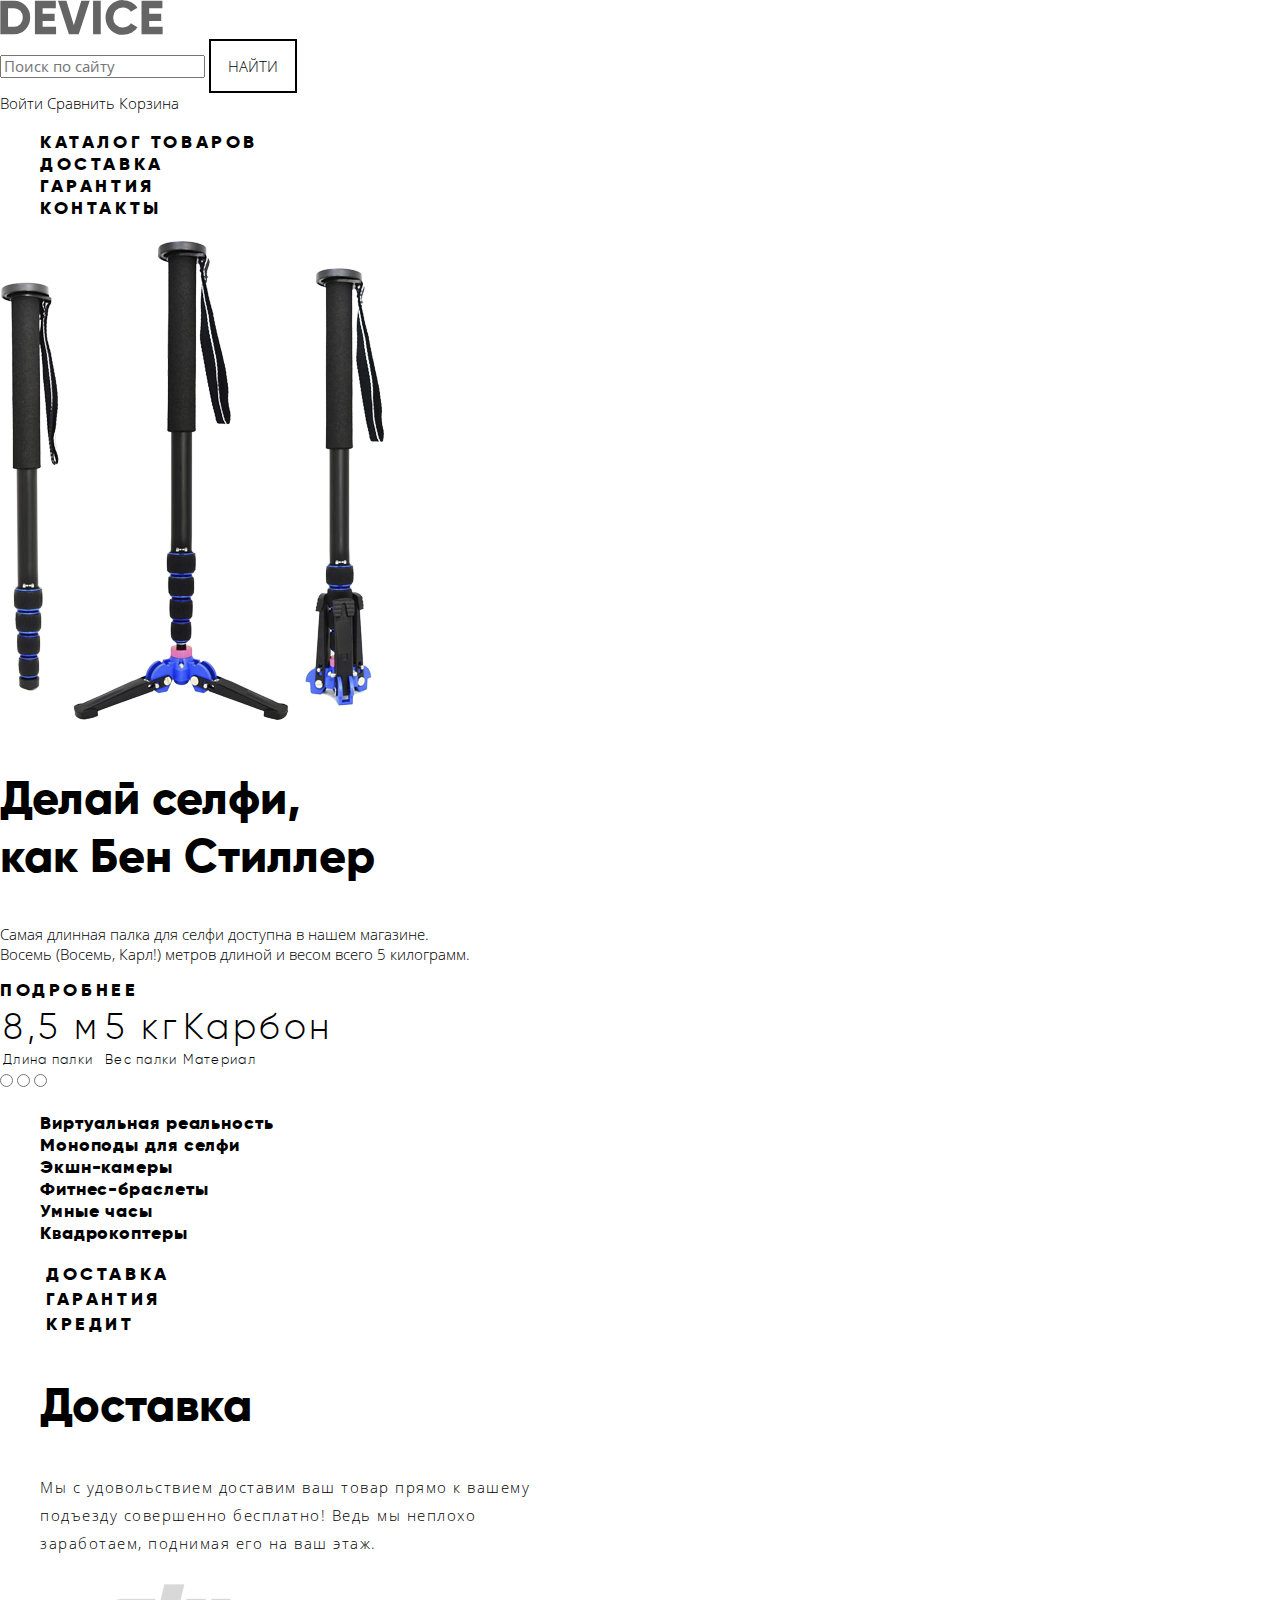
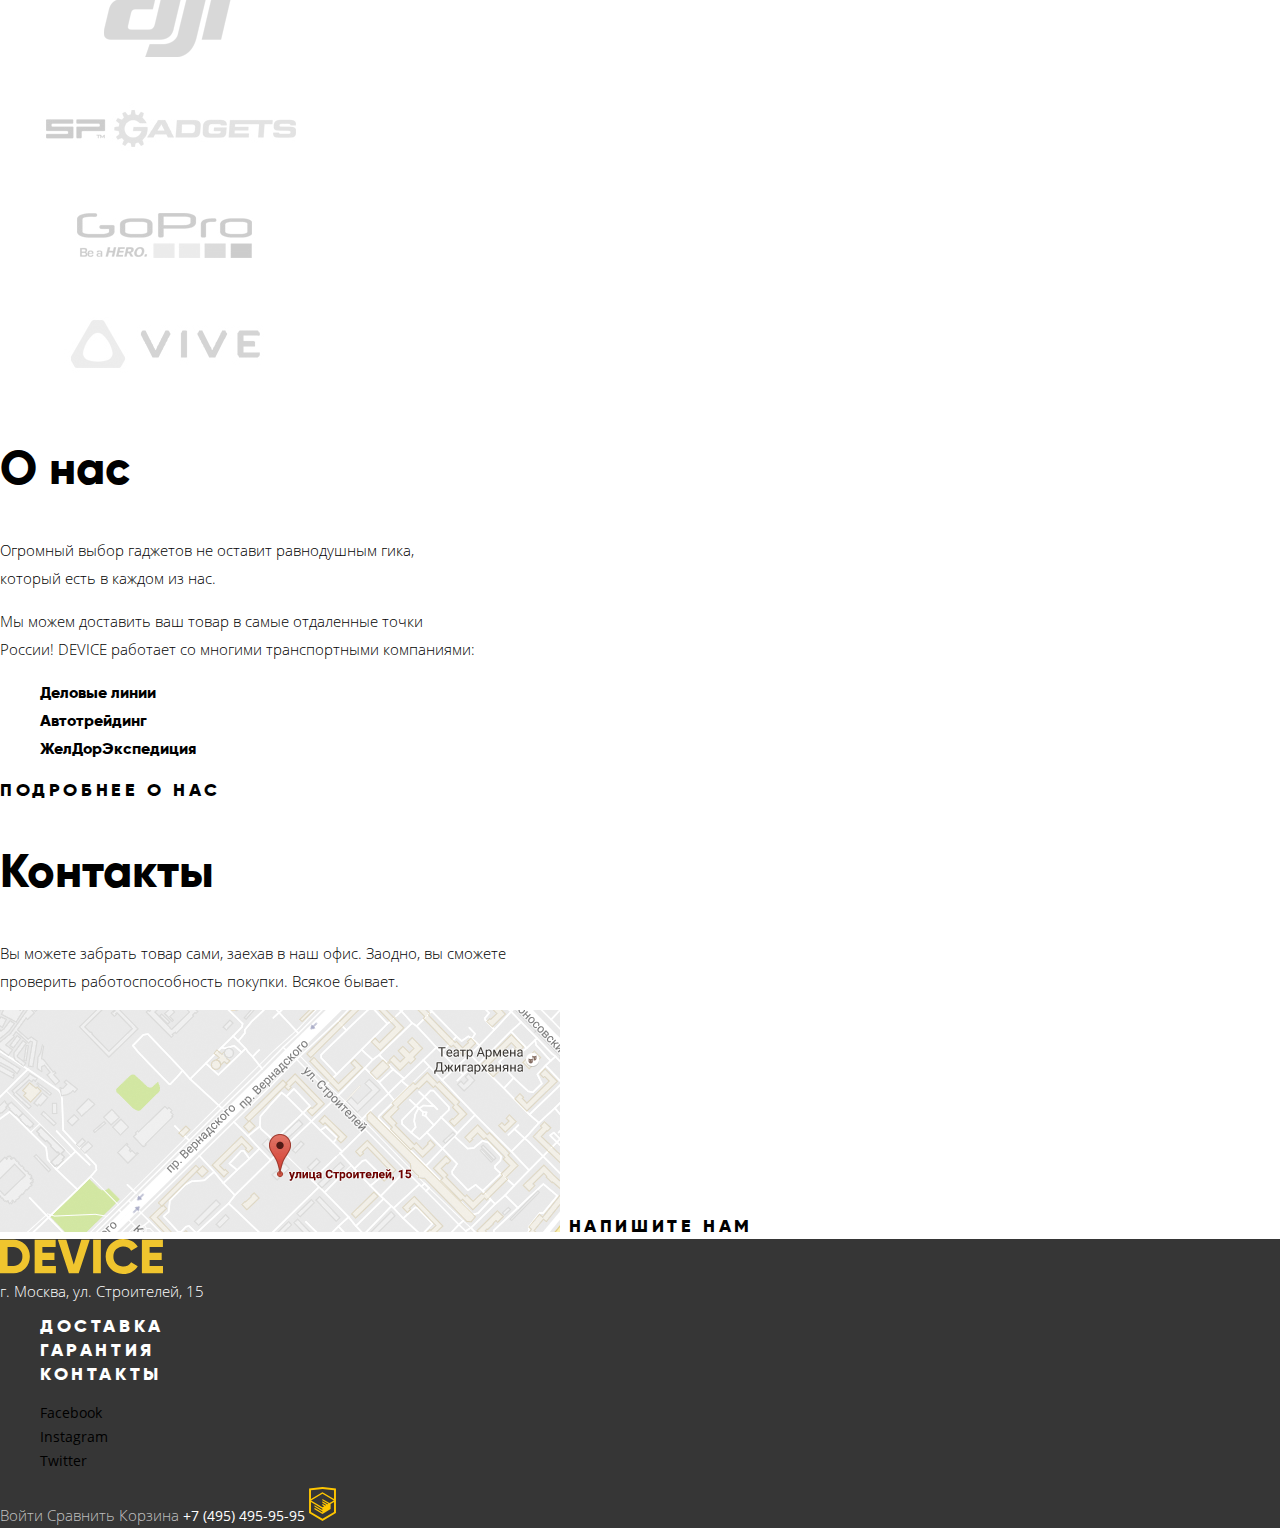
==== commit 37d9a22d: "Правки Базовая стилизация" ====
--- a/index.html
+++ b/index.html
@@ -37,7 +37,7 @@
 		</a>
 
 		<nav class="nav-main">
-			<ul>
+			<ul class="list-nav-main">
 				<li>
 					<a class="a-link-hover a-link-focus a-link-active" href="#" aria-label="Каталог товаров">
 						Каталог товаров	
@@ -106,7 +106,7 @@
 		<div>
 			<img src="img/slider1.png" alt="Самая лучшая селфи палка">
 
-			<h2>
+			<h2 class="title-section">
 				Делай селфи,<br>
 				как Бен Стиллер
 			</h2>
@@ -184,15 +184,15 @@
 		</div>
 
 		<section>
-			<ul>
+			<ul class="list-slider-button">
 				<li><button class="button-type-slider" aria-label="Доставка">Доставка</button></li>
 				<li><button class="button-type-slider" aria-label="Гарантия">Гарантия</button></li>
 				<li><button class="button-type-slider" aria-label="Кредит">Кредит</button></li>
 			</ul>
 
-			<ul>
-				<li>
-					<h2>
+			<ul class="list-slider-text">
+				<li>
+					<h2 class="title-section">
 						Доставка
 					</h2>
 
@@ -203,7 +203,7 @@
 					</p>
 				</li>
 				<li class="visually-hidden">
-					<h2>
+					<h2 class="title-section">
 						Гарантия
 					</h2>
 
@@ -215,7 +215,7 @@
 				</li>
 
 				<li class="visually-hidden">
-					<h2>
+					<h2 class="title-section">
 						Кредит
 					</h2>
 
@@ -229,7 +229,7 @@
 		</section>
 		
 		<div>
-			<ul>
+			<ul class="list-partner-companies">
 				<li>
 					<a href="#" aria-label="Компания DJI">
 						<img src="img/dji-logo.svg" alt="DJI Логотип" width="260px" height="100px">
@@ -257,7 +257,7 @@
 		</div>
 
 		<section>
-			<h2>
+			<h2 class="title-section">
 				О нас
 			</h2>
 
@@ -283,7 +283,7 @@
 		</section>
 
 		<section>
-			<h2>
+			<h2 class="title-section">
 				Контакты
 			</h2>
 
@@ -342,7 +342,7 @@
 		</div>
 
 		<div>
-			<ul>
+			<ul class="list-nav-footer">
 				<li>
 					<a class="a-link-hover a-link-active a-link-focus" href="#" aria-label="Доставка">
 						<span class="nav-list-footer">Доставка</span>	
@@ -362,7 +362,7 @@
 				</li>
 			</ul>
 
-			<ul>
+			<ul class="list-smm">
 				<li>
 					<a href="#" aria-label="Facebook">
 						Facebook
--- a/css/fonts.css
+++ b/css/fonts.css
@@ -2,44 +2,40 @@
   font-family: 'Open Sans';
   font-style: normal;
   font-weight: 300;
-  src: url('../fonts/open-sans-v17-latin_cyrillic-300.eot'); 
+  src: url('../fonts/open-sans-v17-latin_cyrillic-300.woff2'); 
   src: local('Open Sans Light'), local('OpenSans-Light'),
        url('../fonts/open-sans-v17-latin_cyrillic-300.eot?#iefix') format('embedded-opentype'), 
        url('../fonts/open-sans-v17-latin_cyrillic-300.woff2') format('woff2'), 
        url('../fonts/open-sans-v17-latin_cyrillic-300.woff') format('woff'),
-       url('../fonts/open-sans-v17-latin_cyrillic-300.ttf') format('truetype'), 
-       url('../fonts/open-sans-v17-latin_cyrillic-300.svg#OpenSans') format('svg'); 
 }
 
 @font-face {
   font-family: 'Open Sans';
   font-style: normal;
   font-weight: 400;
-  src: url('../fonts/open-sans-v17-latin_cyrillic-regular.eot'); 
+  src: url('../fonts/open-sans-v17-latin_cyrillic-regular.woff2'); 
   src: local('Open Sans Regular'), local('OpenSans-Regular'),
        url('../fonts/open-sans-v17-latin_cyrillic-regular.eot?#iefix') format('embedded-opentype'), 
        url('../fonts/open-sans-v17-latin_cyrillic-regular.woff2') format('woff2'), 
        url('../fonts/open-sans-v17-latin_cyrillic-regular.woff') format('woff'), 
-       url('../fonts/open-sans-v17-latin_cyrillic-regular.ttf') format('truetype'),
-       url('../fonts/open-sans-v17-latin_cyrillic-regular.svg#OpenSans') format('svg');
 }
 
 @font-face {
     font-family: 'Gilroy';
     font-style: normal;
     font-weight: 300;    
+    src: url('../fonts/Gilroylight.woff2'); 
     src: local('Gilroy Light'), local('Gilroy-Light'),
           url('../fonts/Gilroylight.woff2') format('woff2'), 
           url('../fonts/Gilroylight.woff') format('woff'), 
-          url('../fonts/Gilroylight.ttf') format('truetype');
 }
 
 @font-face {
     font-family: 'Gilroy';
     font-style: normal;
     font-weight: 800;
+    src: url('../fonts/Gilroyextrabold.woff2'); 
     src: local('Gilroy ExtraBold'), local('Gilroy-ExtraBold'), 
           url('../fonts/Gilroyextrabold.woff2') format('woff2'), 
-          url('../fonts/Gilroyextrabold.woff') format('woff'), 
-          url('../fonts/Gilroyextrabold.ttf') format('truetype');   
+          url('../fonts/Gilroyextrabold.woff') format('woff'),  
 }
--- a/css/style.css
+++ b/css/style.css
@@ -18,17 +18,18 @@
   min-width: 1180px;
   margin: 0;
   padding: 0;
-  font-family: 'Gilroy', 'Open Sans';
+  font-family: 'Open Sans', 'Arial', sans-serif;
   font-size: 14px;
   line-height: 24px;
   font-weight: 400;
-
+  
   color: var(--main-black);
   background-color: var(--main-white);
 }
 
 a {
   text-decoration: none;
+  color: var(--main-black);
 }
 a:visited {
   color: var(--main-black);
@@ -38,20 +39,16 @@
   max-width: 100%;
 }
 
-li {
-  list-style-type: none;
-}
-
-h2 {
-  font-family: 'Gilroy';
+h2.title-section {
+  font-family: 'Gilroy', 'Times New Roman', sans-serif;
   font-style: normal;
   font-weight: 800;
   font-size: 47px;
   line-height: 58px;
 }
 
-h4 {
-  font-family: Gilroy;
+h4.subtitle-section {
+  font-family: 'Gilroy', 'Times New Roman', sans-serif;
   font-style: normal;
   font-weight: 800;
   font-size: 16px;
@@ -59,6 +56,17 @@
 
   letter-spacing: 0.1em;
   text-transform: uppercase;
+}
+
+ul.list-nav-main,
+ul.categories,
+ul.list-slider-button,
+ul.list-slider-text,
+ul.list-partner-companies,
+ul.delivery-companies,
+ul.list-nav-footer,
+ul.list-smm {
+  list-style-type: none;
 }
 
 .visually-hidden {
@@ -73,7 +81,7 @@
 }
 
 .header {
-  font-family: 'Open Sans';
+  font-family: 'Open Sans', 'Arial', sans-serif;
   font-style: normal;
   font-weight: 300;
   font-size: 15px;
@@ -94,7 +102,7 @@
 }
 
 .send-search {
-  font-family: 'Open Sans';
+  font-family: 'Open Sans', 'Arial', sans-serif;
   font-style: normal;
   font-weight: 300;
   font-size: 15px;
@@ -124,7 +132,7 @@
 }
 
 .nav-main {
-  font-family: 'Gilroy';
+  font-family: 'Gilroy', 'Times New Roman', sans-serif;
   font-style: normal;
   font-weight: 800;
   font-size: 18px;
@@ -137,7 +145,7 @@
 }
 
 .categories-menu {
-  font-family: 'Open Sans';
+  font-family: 'Open Sans', 'Arial', sans-serif;
   font-style: normal;
   font-weight: 300;
   font-size: 15px;
@@ -154,7 +162,7 @@
 }
 
 .description-banner {
-  font-family: 'Open Sans';
+  font-family: 'Open Sans', 'Arial', sans-serif;
   font-style: normal;
   font-weight: 300;
   font-size: 15px;
@@ -162,7 +170,7 @@
 }
 
 .a-link-second {
-  font-family: 'Gilroy';
+  font-family: 'Gilroy', 'Times New Roman', sans-serif;
   font-style: normal;
   font-weight: 800;
   font-size: 18px;
@@ -173,7 +181,7 @@
 }
 
 .title-attr-banner {
-  font-family: 'Gilroy';
+  font-family: 'Gilroy', 'Times New Roman', sans-serif;
   font-style: normal;
   font-weight: 300;
   font-size: 36px;
@@ -183,7 +191,7 @@
 }
 
 .description-attr-banner {
-  font-family: 'Gilroy';
+  font-family: 'Gilroy', 'Times New Roman', sans-serif;
   font-style: normal;
   font-weight: 300;
   font-size: 13px;
@@ -193,7 +201,7 @@
 }
 
 .categories {
-  font-family: 'Gilroy';
+  font-family: 'Gilroy', 'Times New Roman', sans-serif;
   font-style: normal;
   font-weight: 800;
   font-size: 18px;
@@ -202,7 +210,7 @@
 }
 
 .button-type-slider {
-  font-family: 'Gilroy';
+  font-family: 'Gilroy', 'Times New Roman', sans-serif;
   font-style: normal;
   font-weight: 800;
   font-size: 18px;
@@ -217,7 +225,7 @@
 }
 
 .description-slider {
-  font-family: 'Open Sans';
+  font-family: 'Open Sans', 'Arial', sans-serif;
   font-style: normal;
   font-weight: 300;
   font-size: 15px;
@@ -228,7 +236,7 @@
 
 .description-about-us,
 .description-contacts {
-  font-family: 'Open Sans';
+  font-family: 'Open Sans', 'Arial', sans-serif;
   font-style: normal;
   font-weight: 300;
   font-size: 15px;
@@ -236,7 +244,7 @@
 }
 
 .delivery-companies {
-  font-family: 'Gilroy';
+  font-family: 'Gilroy', 'Times New Roman', sans-serif;
   font-style: normal;
   font-weight: 800;
   font-size: 16px;
@@ -244,7 +252,7 @@
 }
 
 .label-modal-form {
-  font-family: 'Gilroy';
+  font-family: 'Gilroy', 'Times New Roman', sans-serif;
   font-style: normal;
   font-weight: 800;
   font-size: 18px;
@@ -252,7 +260,7 @@
 }
 
 .input-style-form {
-  font-family: 'Gilroy';
+  font-family: 'Gilroy', 'Times New Roman', sans-serif;
   font-style: normal;
   font-weight: normal;
   font-size: 14px;
@@ -266,7 +274,7 @@
 }
 
 .address {
-  font-family: 'Open Sans';
+  font-family: 'Open Sans', 'Arial', sans-serif;
   font-style: normal;
   font-weight: 300;
   font-size: 15px;
@@ -276,7 +284,7 @@
 }
 
 .nav-list-footer {
-  font-family: 'Gilroy';
+  font-family: 'Gilroy', 'Times New Roman', sans-serif;
   font-style: normal;
   font-weight: 800;
   font-size: 18px;
@@ -292,7 +300,7 @@
 }
 
 .footer-text-nav {
-  font-family: Open Sans;
+  font-family: 'Open Sans', 'Arial', sans-serif;
   font-style: normal;
   font-weight: 300;
   font-size: 15px;
@@ -305,7 +313,7 @@
 /*Catalog*/
 
 .bread-crumbs {
-  font-family: Open Sans;
+  font-family: 'Open Sans', 'Arial', sans-serif;
   font-style: normal;
   font-weight: 300;
   font-size: 14px;
@@ -326,7 +334,7 @@
 }
 
 .filter-title {
-  font-family: Gilroy;
+  font-family: 'Gilroy', 'Times New Roman', sans-serif;
   font-style: normal;
   font-weight: 800;
   font-size: 14px;
@@ -336,7 +344,7 @@
 }
 
 .filter-range-text {
-  font-family: Gilroy;
+  font-family: 'Gilroy', 'Times New Roman', sans-serif;
   font-style: normal;
   font-weight: 300;
   font-size: 14px;
@@ -344,16 +352,16 @@
 }
 
 .filter-text {
-  font-family: Open Sans;
+  font-family: 'Open Sans', 'Arial', sans-serif;
   font-style: normal;
   font-weight: 300;
   font-size: 14px;
   line-height: 19px;
-  /* identical to box height */
+
 }
 
 .sorting-catalog {
-  font-family: Open Sans;
+  font-family: 'Open Sans', 'Arial', sans-serif;
   font-style: normal;
   font-weight: normal;
   font-size: 14px;
@@ -372,12 +380,11 @@
 }
 
 .link-add {
-  font-family: Open Sans;
+  font-family: 'Open Sans', 'Arial', sans-serif;
   font-style: normal;
   font-weight: 300;
   font-size: 13px;
   line-height: 18px;
-  /* identical to box height */
 
   letter-spacing: 0.1em;
 
@@ -394,7 +401,7 @@
 }
 
 .name-card {
-  font-family: Gilroy;
+  font-family: 'Gilroy', 'Times New Roman', sans-serif;
   font-style: normal;
   font-weight: 800;
   font-size: 18px;
@@ -407,7 +414,7 @@
 }
 
 .name-card-price {
-  font-family: Gilroy;
+  font-family: 'Gilroy', 'Times New Roman', sans-serif;
   font-style: normal;
   font-weight: 300;
   font-size: 16px;
@@ -416,7 +423,7 @@
 }
 
 .nav-catalog {
-  font-family: Gilroy;
+  font-family: 'Gilroy', 'Times New Roman', sans-serif;
   font-style: normal;
   font-weight: 800;
   font-size: 16px;
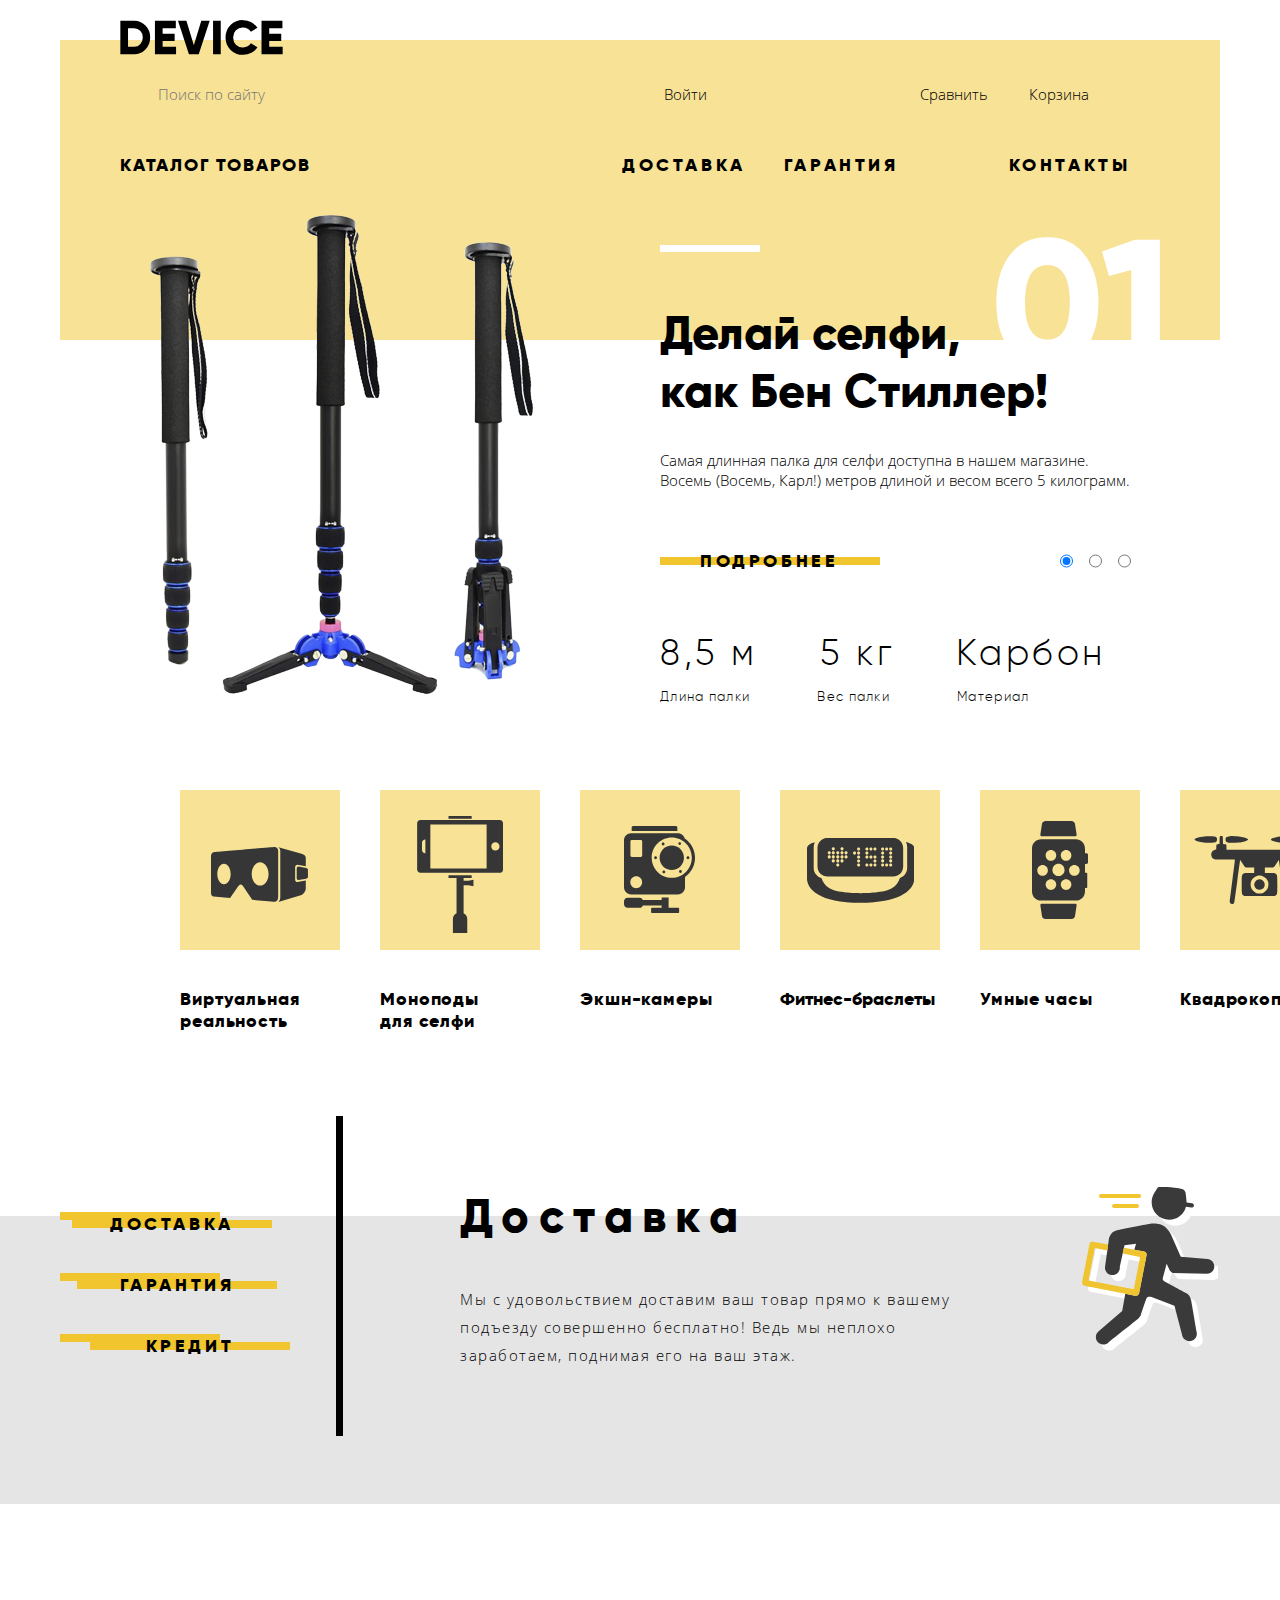
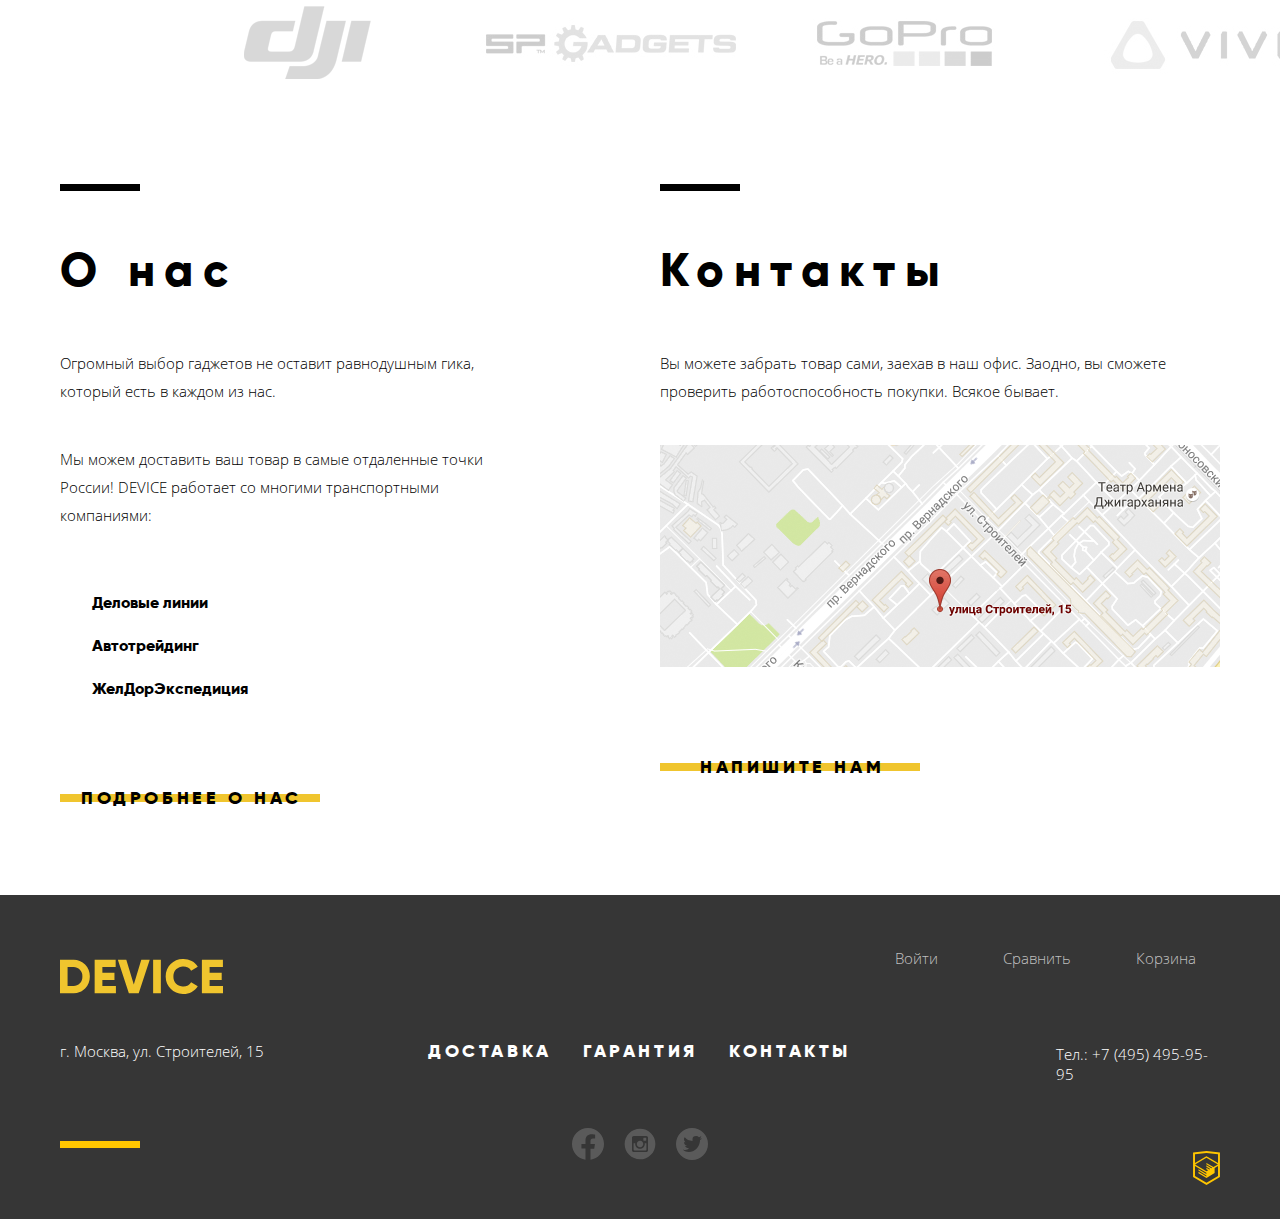
==== commit 1e54ae80: "Начинаем строить сетку" ====
--- a/index.html
+++ b/index.html
@@ -9,93 +9,104 @@
   </head>
 
   <body>
-	<header class="header">
+	<header class="header">	
 		<a class="logo" href="index.html" aria-label="На главную страницу">
 			<img src="img/logo-device.svg" alt="Логотип компании Device" width="163px" height="35px">
 		</a>
-
-		<form action="echo.htmlacademy.ru" method="get" aria-label="Поисковая строка">
-			<input  type="search" placeholder="Поиск по сайту" aria-label="Поле для поиска">
-
-			<button class="send-search" type="submit" aria-label="Поиск">
-				<span class="description-send-search">
-					Найти
-				</span>
-			</button>
-		</form>
-			
-		<a class="a-link-hover a-link-focus a-link-active" href="#" aria-label="Войти в личный кабинет">
-			Войти
-		</a>
-
-		<a class="a-link-hover a-link-focus a-link-active"  href="#" aria-label="Сравнить товары">
-			Сравнить
-		</a>
-
-		<a class="a-link-hover a-link-focus a-link-active" href="#" aria-label="Корзина">
-			Корзина
-		</a>
-
-		<nav class="nav-main">
-			<ul class="list-nav-main">
-				<li>
-					<a class="a-link-hover a-link-focus a-link-active" href="#" aria-label="Каталог товаров">
-						Каталог товаров	
+		<div class="header-line">		
+		</div>
+
+		<div class="header-box">
+			<div class="header-column-box">
+				<form class="form-search" action="echo.htmlacademy.ru" method="get" aria-label="Поисковая строка">
+					<input type="search" placeholder="Поиск по сайту" aria-label="Поле для поиска">
+
+					<button class="send-search" type="submit" aria-label="Поиск">
+						<span class="description-send-search">
+							Найти
+						</span>
+					</button>
+				</form>
+				
+				<div class="link-style link-enter">
+					<a class="link-style a-link-hover a-link-focus a-link-active" href="#" aria-label="Войти в личный кабинет">
+						Войти
 					</a>
-
-					<ul class="visually-hidden categories-menu">						
-						<li>
-							<a class="a-link-hover a-link-focus a-link-active" href="#" aria-label="Виртуальная реальность">
-								Виртуальная реальность
-							</a>
-						</li>
-						<li>
-							<a class="a-link-hover a-link-focus a-link-active" href="#" aria-label="Фитнес-браслеты">
-								Фитнес-браслеты
-							</a>
-						</li>
-						<li>
-							<a class="a-link-hover a-link-focus a-link-active" href="#" aria-label="Квадрокоптер">
-								Квадрокоптер
-							</a>
-						</li>
-						<li>
-							<a class="a-link-hover a-link-focus a-link-active" href="#" aria-label="Моноподы для селфи">
-								Моноподы для селфи
-							</a>
-						</li>
-						<li>
-							<a class="a-link-hover a-link-focus a-link-active" href="#" aria-label="Умные часы">
-								Умные часы
-							</a>
-						</li>
-						<li>
-							<a class="a-link-hover a-link-focus a-link-active" href="#" aria-label="Экшн камеры">
-								Экшн камеры
-							</a>
-						</li>
-					</ul>		
-				</li>
-
-				<li>
-					<a class="a-link-hover a-link-focus a-link-active" href="#" aria-label="Доставка">
-						Доставка
+				</div>
+
+				<div class="link-compare">
+					<a class="link-style a-link-hover a-link-focus a-link-active"  href="#" aria-label="Сравнить товары">
+						Сравнить
 					</a>
-				</li>
-
-				<li>
-					<a class="a-link-hover a-link-focus a-link-active" href="#" aria-label="Гарантия">
-						Гарантия
+				</div>
+
+				<div class="link-basket">
+					<a class="link-style a-link-hover a-link-focus a-link-active" href="#" aria-label="Корзина">
+						Корзина
 					</a>
-				</li>
-
-				<li>
-					<a class="a-link-hover a-link-focus a-link-active" href="#" aria-label="Контакты">
-						Контакты
-					</a>
-				</li>
-			</ul>
-		</nav>
+				</div>
+			</div>
+			<nav class="nav-main">
+				<ul class="list-nav-main">
+					<li class="nav-li">
+						<a class="link-style a-link-hover a-link-focus a-link-active" href="#" aria-label="Каталог товаров">
+							Каталог товаров	
+						</a>
+
+						<ul class="visually-hidden categories-menu">						
+							<li>
+								<a class="link-style a-link-hover a-link-focus a-link-active" href="#" aria-label="Виртуальная реальность">
+									Виртуальная реальность
+								</a>
+							</li>
+							<li>
+								<a class="link-style a-link-hover a-link-focus a-link-active" href="#" aria-label="Фитнес-браслеты">
+									Фитнес-браслеты
+								</a>
+							</li>
+							<li>
+								<a class="link-style a-link-hover a-link-focus a-link-active" href="#" aria-label="Квадрокоптер">
+									Квадрокоптер
+								</a>
+							</li>
+							<li>
+								<a class="link-style a-link-hover a-link-focus a-link-active" href="#" aria-label="Моноподы для селфи">
+									Моноподы для селфи
+								</a>
+							</li>
+							<li>
+								<a class="link-style a-link-hover a-link-focus a-link-active" href="#" aria-label="Умные часы">
+									Умные часы
+								</a>
+							</li>
+							<li>
+								<a class="link-style a-link-hover a-link-focus a-link-active" href="#" aria-label="Экшн камеры">
+									Экшн камеры
+								</a>
+							</li>
+						</ul>		
+					</li>
+
+					<li class="nav-li">
+						<a class="link-style a-link-hover a-link-focus a-link-active" href="#" aria-label="Доставка">
+							Доставка
+						</a>
+					</li>
+
+					<li class="nav-li">
+						<a class="link-style a-link-hover a-link-focus a-link-active" href="#" aria-label="Гарантия">
+							Гарантия
+						</a>
+					</li>
+
+					<li class="nav-li">
+						<a class="link-style a-link-hover a-link-focus a-link-active" href="#" aria-label="Контакты">
+							Контакты
+						</a>
+					</li>
+				</ul>
+			</nav>
+		</div>
 	</header>
 
 	<main>
@@ -103,17 +114,64 @@
 			Интернет-магазин Device
 		</h1>
 
-		<div>
-			<img src="img/slider1.png" alt="Самая лучшая селфи палка">
+		<div class="bg-slide1">
+			<div class="slide1-box">
+				<div class="img-banner-box">
+					<img class="img-banner" src="img/slider1.png" alt="Самая лучшая селфи палка" width="384" height="486">
+				</div>
+				<div class="banner-box">
+					<h2 class="title-section title-banner">
+						Делай селфи,<br>
+						как Бен Стиллер!
+					</h2>
+
+					<p class="description-banner">
+						Самая длинная палка для селфи доступна в нашем магазине.<br>
+						Восемь (Восемь, Карл!) метров длиной и весом всего 5 килограмм.
+					</p>
+					
+					<div class="button-range-box">
+						<div class="button-more-box">
+							<a class="link-style button-more link-more a-link-second-hover a-link-second-active a-link-second-focus" href="#" aria-label="Подробнее">
+								Подробнее
+							</a>
+						</div>
+
+						<div class="range-box">
+							<input class="input-slider" type="radio" value="1" name="slider" checked="">
+							<input class="input-slider" type="radio" value="2" name="slider">
+							<input class="input-slider" type="radio" value="3" name="slider">
+						</div>
+					</div>
+
+					<div class="table">
+						<ul class="title-attr-banner">
+							<li>8,5 м</li>
+							<li>5 кг</li>
+							<li>Карбон</li>
+						</ul>
+
+						<ul class="description-attr-banner">
+							<li>Длина палки</li>
+							<li>Вес палки</li>
+							<li>Материал</li>
+						</ul>
+					</div>
+				</div>
+			</div>
+		</div>
+
+		<div class="visually-hidden">
+			<img src="img/slider2.png" alt="Замечательный фитнес-браслет" width="345" height="485">
 
 			<h2 class="title-section">
-				Делай селфи,<br>
-				как Бен Стиллер
+				Худеем<br>
+				правильно!
 			</h2>
 
 			<p class="description-banner">
-				Самая длинная палка для селфи доступна в нашем магазине.<br>
-				Восемь (Восемь, Карл!) метров длиной и весом всего 5 килограмм.
+				Мотивирующие фитнес-браслеты помогут найти в себе силы<br>
+				не пропускать занятия и соблюдать диету.
 			</p>
 			
 			<div>
@@ -124,15 +182,11 @@
 
 			<table>
 				<tr class="title-attr-banner">
-					<td>8,5 м</td>
-					<td>5 кг</td>
-					<td>Карбон</td>
+					<td>48 часов</td>
 				</tr>
 
 				<tr class="description-attr-banner">
-					<td>Длина палки</td>
-					<td>Вес палки</td>
-					<td>Материал</td>
+					<td>Без подзарядки</td>
 				</tr>
 			</table>
 			
@@ -143,267 +197,373 @@
 			</div>
 		</div>
 
-		<div>
-			<ul class="categories">
-				<li>
-					<a href="#" aria-label="Виртуальная реальность">
-						Виртуальная реальность
+		<div class="visually-hidden">
+			<img src="img/slider3.png" alt="Сумасшедший квадрокоптер" width="526" height="334">
+
+			<h2 class="title-section">
+				Порхает как бабочка,<br>
+				жалит как пчела!
+			</h2>
+
+			<p class="description-banner">
+				Мотивирующие фитнес-браслеты помогут найти в себе силы<br>
+				не пропускать занятия и соблюдать диету.
+			</p>
+			
+			<div>
+				<a class="a-link-second a-link-second-hover a-link-second-active a-link-second-focus" href="#" aria-label="Подробнее">
+					Подробнее
+				</a>
+			</div>
+
+			<table>
+				<tr class="title-attr-banner">
+					<td>800 м</td>
+					<td>50 м</td>
+				</tr>
+
+				<tr class="description-attr-banner">
+					<td>Дальность полета</td>
+					<td>Радиус поражения</td>
+				</tr>
+			</table>
+			
+			<div>
+				<input type="radio" value="1" name="slider">
+				<input type="radio" value="2" name="slider">
+				<input type="radio" value="3" name="slider">
+			</div>
+		</div>
+		
+		<ul class="categories">
+			<li class="categories-item">
+				<a class="link-style link-categories" href="#" aria-label="Виртуальная реальность">
+					<div class="image-box-categories image-box-categories1">
+						<img class="categories-img" src="img/categories1.svg" width="97" height="65" alt="Виртуальная реальность">						
+					</div>
+					<p class="title-categories">
+						Виртуальная<br>
+						реальность
+					</p>
+				</a>
+			</li>
+
+			<li class="categories-item">
+				<a class="link-style link-categories" href="#" aria-label="Моноподы для селфи">
+					<div class="image-box-categories image-box-categories2">
+						<img class="categories-img" src="img/categories2.svg" width="86" height="117" alt="Моноподы для селфи">
+					</div>
+					<p class="title-categories">
+						Моноподы<br>
+						для селфи
+					</p>
+				</a>	
+			</li>
+
+			<li class="categories-item">
+				<a class="link-style link-categories" href="#" aria-label="Экшн-камеры">
+					<div class="image-box-categories image-box-categories3">
+						<img class="categories-img" src="img/categories3.svg" width="71" height="87" alt="Экшн-камеры">
+					</div>
+					<p class="title-categories">
+						Экшн-камеры
+					</p>
+				</a>				
+			</li>
+
+			<li class="categories-item">
+				<a class="link-style link-categories" href="#" aria-label="Фитнес-браслеты">
+					<div class="image-box-categories image-box-categories4">
+						<img class="categories-img" src="img/categories4.svg" width="107" height="65" alt="Фитнес-браслеты">
+					</div>
+					<p class="title-categories fitnes-categories">
+						Фитнес-браслеты
+					</p>
+				</a>	
+			</li>
+
+			<li class="categories-item">
+				<a class="link-style link-categories" href="#" aria-label="Умные часы">
+					<div class="image-box-categories image-box-categories5">
+						<img class="categories-img" src="img/categories5.svg" width="56" height="98" alt="Умные часы">
+					</div>
+					<p class="title-categories">
+						Умные часы
+					</p>
+				</a>	
+			</li>
+
+			<li class="categories-item">
+				<a class="link-style link-categories" href="#" aria-label="Квадрокоптеры">
+					<div class="image-box-categories image-box-categories6">
+						<img class="categories-img" src="img/categories6.svg" width="132" height="69" alt="Квадрокоптеры">
+					</div>
+					<p class="title-categories">
+						Квадрокоптеры
+					</p>
+				</a>	
+			</li>
+		</ul>	
+
+		<div class="advantages-bg">
+			<div class="advantages-box">
+				<ul class="list-slider-button">
+					<li>
+						<button class="button-type-slider" aria-label="Доставка">Доставка</button>
+					</li>
+
+					<li>
+						<button class="button-type-slider" aria-label="Гарантия">Гарантия</button></li>
+
+					<li>
+						<button class="button-type-slider" aria-label="Кредит">Кредит</button>
+					</li>
+				</ul>
+				
+				<div class="line-advantages">		
+				</div>
+
+				<ul class="list-slider-text">
+					<li>
+						<h2 class="title-section">
+							Доставка
+						</h2>
+
+						<p class="description-slider">
+							Мы с удовольствием доставим ваш товар прямо к вашему<br>
+							подъезду совершенно бесплатно! Ведь мы неплохо<br>
+							заработаем, поднимая его на ваш этаж.							
+						</p>
+					</li>
+
+					<li class="visually-hidden">
+						<h2 class="title-section">
+							Гарантия
+						</h2>
+
+						<p class="description-slider">
+							Мы с удовольствием гарантируем ваш товар для вас<br>
+							совершенно бесплатно! Ведь мы неплохо<br>
+							заработаем на вас.							
+						</p>					
+					</li>
+
+					<li class="visually-hidden">
+						<h2 class="title-section">
+							Кредит
+						</h2>
+
+						<p class="description-slider">
+							Мы с удовольствием прокредитуем ваш товар для вас<br>
+							совершенно бесплатно! Ведь мы неплохо<br>
+							заработаем на вас.							
+						</p>					
+					</li>
+				</ul>
+
+				<div class="icon-delivery"></div>
+			</div>	
+		</div>
+		
+		<ul class="list-partner-companies">
+			<li>
+				<a href="#" aria-label="Сайт компании DJI">
+					<div class="img-partner-box img-partner1" alt="DJI Логотип">
+					</div>
+				</a>
+			</li>
+
+			<li>
+				<a href="#" aria-label="Сайт компании Sp Gadjets">	
+					<div class="img-partner-box img-partner2" alt="SpGadjets Логотип">
+					</div>
+				</a>
+			</li>
+
+			<li>
+				<a href="#" aria-label="Сайт компания Go pro">
+					<div class="img-partner-box img-partner3" alt="GoPro Логотип">
+					</div>
+				</a>
+			</li>
+
+			<li>
+				<a href="#" aria-label="Сайт компания Vive">
+					<div class="img-partner-box img-partner4" alt="Vive Логотип">
+					</div>
+				</a>
+			</li>
+		</ul>
+
+		<div class="contacts-about-box">
+			<section class="about-box">
+				<div class="line-section"></div>
+
+				<h2 class="title-section">
+					О нас
+				</h2>
+
+				<p class="description-about-us">
+					Огромный выбор гаджетов не оставит равнодушным гика,<br>
+					который есть в каждом из нас.
+				</p>
+
+				<p class="description-about-us">
+					Мы можем доставить ваш товар в самые отдаленные точки<br>
+					России! DEVICE работает со многими транспортными компаниями:
+				</p>
+
+				<ul class="delivery-companies">
+					<li>Деловые линии</li>
+					<li>Автотрейдинг</li>
+					<li>ЖелДорЭкспедиция</li>
+				</ul>
+
+				<div class="bg-button-second">
+					<a class="link-style a-link-second" href="#" aria-label="Подробнее о нас">
+						Подробнее о нас
 					</a>
-				</li>
-
-				<li>
-					<a href="#" aria-label="Моноподы для селфи">
-						Моноподы для селфи
+				</div>
+			</section>
+
+			<section class="contacts-box">
+				<div class="line-section"></div>
+
+				<h2 class="title-section">
+					Контакты
+				</h2>
+
+				<p class="description-contacts">
+					Вы можете забрать товар сами, заехав в наш офис. Заодно, вы сможете<br> 
+					проверить работоспособность покупки. Всякое бывает.
+				</p>
+
+				<a class="map-click" href="#" aria-label="Посмотреть крупную карту">
+					<img src="img/map.png" alt="Карта офиса ул. Строителей 15" width="560px" height="222px">
+				</a>
+				
+				<div class="bg-button-second">
+					<a class="link-style a-link-second a-link-map" href="#" aria-label="Напишите нам">
+						Напишите нам
 					</a>
-				</li>
-
-				<li>
-					<a href="#" aria-label="Экшн-камеры">
-						Экшн-камеры
-					</a>					
-				</li>
-
-				<li>
-					<a href="#" aria-label="Фитнес-браслеты">
-						Фитнес-браслеты
-					</a>
-				</li>
-
-				<li>
-					<a href="#" aria-label="Умные часы">
-						Умные часы
-					</a>
-				</li>
-
-				<li>
-					<a href="#" aria-label="Квадрокоптеры">
-						Квадрокоптеры
-					</a>
-				</li>
-			</ul>	
-		</div>
-
-		<section>
-			<ul class="list-slider-button">
-				<li><button class="button-type-slider" aria-label="Доставка">Доставка</button></li>
-				<li><button class="button-type-slider" aria-label="Гарантия">Гарантия</button></li>
-				<li><button class="button-type-slider" aria-label="Кредит">Кредит</button></li>
-			</ul>
-
-			<ul class="list-slider-text">
-				<li>
-					<h2 class="title-section">
-						Доставка
-					</h2>
-
-					<p class="description-slider">
-						Мы с удовольствием доставим ваш товар прямо к вашему<br>
-						подъезду совершенно бесплатно! Ведь мы неплохо<br>
-						заработаем, поднимая его на ваш этаж.							
-					</p>
-				</li>
-				<li class="visually-hidden">
-					<h2 class="title-section">
-						Гарантия
-					</h2>
-
-					<p class="description-slider">
-						Мы с удовольствием гарантируем ваш товар для вас<br>
-						совершенно бесплатно! Ведь мы неплохо<br>
-						заработаем на вас.							
-					</p>					
-				</li>
-
-				<li class="visually-hidden">
-					<h2 class="title-section">
-						Кредит
-					</h2>
-
-					<p class="description-slider">
-						Мы с удовольствием прокредитуем ваш товар для вас<br>
-						совершенно бесплатно! Ведь мы неплохо<br>
-						заработаем на вас.							
-					</p>					
-				</li>
-			</ul>	
-		</section>
-		
-		<div>
-			<ul class="list-partner-companies">
-				<li>
-					<a href="#" aria-label="Компания DJI">
-						<img src="img/dji-logo.svg" alt="DJI Логотип" width="260px" height="100px">
-					</a>
-				</li>
-
-				<li>
-					<a href="#" aria-label="Компания Sp Gadjets">
-						<img src="img/spgadjects-logo.svg" alt="SpGadjets Логотип" width="260px" height="100px">
-					</a>
-				</li>
-
-				<li>
-					<a href="#" aria-label="Компания Go pro">
-						<img src="img/gopro-logo.svg" alt="GoPro Логотип" width="260px" height="100px">
-					</a>
-				</li>
-
-				<li>
-					<a href="#" aria-label="Компания Vive">
-						<img src="img/vive-logo.svg" alt="Vive Логотип" width="260px" height="100px">
-					</a>
-				</li>
-			</ul>
-		</div>
-
-		<section>
-			<h2 class="title-section">
-				О нас
-			</h2>
-
-			<p class="description-about-us">
-				Огромный выбор гаджетов не оставит равнодушным гика,<br>
-				который есть в каждом из нас.
-			</p>
-
-			<p class="description-about-us">
-				Мы можем доставить ваш товар в самые отдаленные точки<br>
-				России! DEVICE работает со многими транспортными компаниями:
-			</p>
-
-			<ul class="delivery-companies">
-				<li>Деловые линии</li>
-				<li>Автотрейдинг</li>
-				<li>ЖелДорЭкспедиция</li>
-			</ul>
-
-			<a class="a-link-second" href="#" aria-label="Подробнее о нас">
-				Подробнее о нас
-			</a>
-		</section>
-
-		<section>
-			<h2 class="title-section">
-				Контакты
-			</h2>
-
-			<p class="description-contacts">
-				Вы можете забрать товар сами, заехав в наш офис. Заодно, вы сможете<br> 
-				проверить работоспособность покупки. Всякое бывает.
-			</p>
-
-			<a class="a-link-second" href="#" aria-label="Посмотреть большую карту">
-				<img src="img/map.png" alt="Карта офиса ул. Строителей 15" width="560px" height="222px">
-			</a>
-
-			<div class="visually-hidden">
-				<img src="img/map-big.jpg" alt="Большая карта">
-				<button aria-label="Закрыть">Закрыть</button>	
-			</div>
-
-			<a class="a-link-second" href="#" aria-label="Напишите нам">
-				Напишите нам
-			</a>
-			
-			<div class="visually-hidden">
-				<form action="echo.htmlacademy.ru" method="post">
-					<label class="label-modal-form">
-						Ваше имя:
-						<input class="input-style-form" type="text" name="username" placeholder="Имя Фамилия" required>
-					</label>
-
-					<label class="label-modal-form">
-						Ваш e-mail:
-						<input class="input-style-form"t type="e-mail" name="email" placeholder="email@example.com" required>
-					</label>
-
-					<label class="label-modal-form" for="comment-in-form">
-						Текст письма
-					</label>
-					<textarea class="input-style-form" name="comment-in-form" id="comment-in-form" cols="30" rows="5" placeholder="В свободной форме" required></textarea>
-
-					<button type="submit" name="send-form" aria-label="Отправить">Отправить</button>
-
-					<button class="button-type-slider" name="close-form" value="close-form" aria-label="Закрыть">Закрыть</button>
-				</form>
-			</div>
-		</section>
+				</div>
+			</section>
+		</div>
 	</main>
 
 	<footer class="footer">
-		<div>
-			<a class="logo" href="index.html" aria-label="На главную страницу">
-				<img src="img/logo-footer-yellow.svg" alt="Логотип компании Device" width="163px" height="35px">
-			</a>
-
-			<address class="address">
-				г. Москва, ул. Строителей, 15
-			</address>
-		</div>
-
-		<div>
-			<ul class="list-nav-footer">
-				<li>
-					<a class="a-link-hover a-link-active a-link-focus" href="#" aria-label="Доставка">
-						<span class="nav-list-footer">Доставка</span>	
-					</a>
-				</li>
-
-				<li>
-					<a class="a-link-hover a-link-active a-link-focus" href="#" aria-label="Гарантия">
-						<span class="nav-list-footer">Гарантия</span>
-					</a>
-				</li>
-
-				<li>
-					<a class="a-link-hover a-link-active a-link-focus" href="#" aria-label="Контакты">
-						<span class="nav-list-footer">Контакты</span>
-					</a>
-				</li>
-			</ul>
-
-			<ul class="list-smm">
-				<li>
-					<a href="#" aria-label="Facebook">
-						Facebook
-					</a>
-				</li>
-
-				<li>
-					<a class="nav-footer" href="#" aria-label="Instagram">
-						Instagram
-					</a>
-				</li>
-
-				<li>
-					<a href="#" aria-label="Twitter">
-						Twitter
-					</a>
-				</li>
-			</ul>
-		</div>
-
-		<div>
-			<a class="a-link-hover a-link-active a-link-focus" href="#" aria-label="Войти в личный кабинет">
-				<span class="footer-text-nav">Войти</span>
-			</a>
-
-			<a class="a-link-hover a-link-active a-link-focus" href="#" aria-label="Сравнить товары">
-				<span class="footer-text-nav">Сравнить</span>
-			</a>	
-
-			<a class="a-link-hover a-link-active a-link-focus" href="#" aria-label="Корзина">
-				<span class="footer-text-nav">Корзина</span>
-			</a>
-
-			<a class="a-phone a-link-hover a-link-active a-link-focus" href="tel:+74954959595" aria-label="Позвонить нам">
-				+7 (495) 495-95-95
-			</a>
-
-			<a class="a-link-hover a-link-active a-link-focus" href="https://htmlacademy.ru/intensive/htmlcss" aria-label="Курсы от Html Academy">
-				<img src="img/logo-html.svg" alt="Логотип Html Academy" width="27px" height="34px">
-			</a>
-		</div>
-	</footer>
+		<div class="footer-box">
+			<div class="first-column-footer">
+				<a class="logo-footer" href="index.html" aria-label="На главную страницу">
+					<img src="img/logo-footer-yellow.svg" alt="Логотип компании Device" width="163px" height="35px">
+				</a>
+
+				<address class="address">
+					г. Москва, ул. Строителей, 15
+				</address>
+
+				<div class="line-footer"></div>
+			</div>
+
+			<div class="second-column-footer">
+				<ul class="list-nav-footer">
+					<li class="list-nav-item">
+						<a class="link-style-white footer-link a-link-hover a-link-active a-link-focus" href="#" aria-label="Доставка">
+							Доставка
+						</a>
+					</li>
+
+					<li class="list-nav-item">
+						<a class="link-style-white a-link-hover a-link-active a-link-focus" href="#" aria-label="Гарантия">
+							Гарантия
+						</a>
+					</li>
+
+					<li class="list-nav-item">
+						<a class="link-style-white a-link-hover a-link-active a-link-focus" href="#" aria-label="Контакты">
+							Контакты
+						</a>
+					</li>
+				</ul>
+
+				<ul class="list-smm">
+					<li class="smm-item">
+						<a href="#" aria-label="Наш Facebook">
+							<img src="img/facebook.svg" width="32" height="32" alt="Логотип Facebook">
+						</a>
+					</li>
+
+					<li class="smm-item">
+						<a class="nav-footer" href="#" aria-label="Наш Instagram">
+							<img src="img/instagram.svg" width="32" height="32" alt="Логотип Instagram">
+						</a>
+					</li>
+
+					<li class="smm-item">
+						<a href="#" aria-label="Наш Twitter">
+							<img src="img/twitter.svg" width="32" height="32" alt="Логотип Twitter">
+						</a>
+					</li>
+				</ul>
+			</div>
+
+			<div class="third-column-footer">
+				<div class="footer-menu-box">
+					<div class="footer-item1">
+						<a class="link-style a-link-hover a-link-active a-link-focus" href="#" aria-label="Войти в личный кабинет">
+							<span class="footer-text-nav">Войти</span>
+						</a>
+					</div>
+
+					<div class="footer-item2">
+						<a class="link-style a-link-hover a-link-active a-link-focus" href="#" aria-label="Сравнить товары">
+							<span class="footer-text-nav">Сравнить</span>
+						</a>	
+					</div>
+
+					<div class="footer-item3">
+						<a class="link-style a-link-hover a-link-active a-link-focus" href="#" aria-label="Корзина">
+							<span class="footer-text-nav">Корзина</span>
+						</a>
+					</div>
+				</div>
+
+				<a class="phone-footer-box link-style a-phone a-link-hover a-link-active a-link-focus" href="tel:+74954959595" aria-label="Позвонить нам">
+					Тел.: +7 (495) 495-95-95
+				</a>
+
+				<a class="academy-footer-box a-link-hover a-link-active a-link-focus" href="https://htmlacademy.ru/intensive/htmlcss" aria-label="Курсы от Html Academy">
+					<img src="img/logo-html.svg" alt="Логотип Html Academy" width="27px" height="34px">
+				</a>
+			</div>
+		</div>
+	</footer>				
+	<div class="visually-hidden">
+		<form action="echo.htmlacademy.ru" method="post">
+			<label class="label-modal-form">
+				Ваше имя:
+				<input class="input-style-form" type="text" name="username" placeholder="Имя Фамилия" required>
+			</label>
+
+			<label class="label-modal-form">
+				Ваш e-mail:
+				<input class="input-style-form"t type="e-mail" name="email" placeholder="email@example.com" required>
+			</label>
+
+			<label class="label-modal-form" for="comment-in-form">
+				Текст письма
+			</label>
+			<textarea class="input-style-form" name="comment-in-form" id="comment-in-form" cols="30" rows="5" placeholder="В свободной форме" required></textarea>
+
+			<button type="submit" name="send-form" aria-label="Отправить">Отправить</button>
+
+			<button class="button-type-slider" name="close-form" value="close-form" aria-label="Закрыть">Закрыть</button>
+		</form>
+
+		<div class="visually-hidden">
+			<img src="img/map-big.jpg" alt="Большая карта">
+			<button aria-label="Закрыть">Закрыть</button>	
+		</div>
+	</div>
   </body>
 </html>
--- a/css/style.css
+++ b/css/style.css
@@ -1,4 +1,4 @@
-
+/*CUSTOM RULES*/
 :root {
     --main-black: #000000;
     --main-extra-dark: #363636;
@@ -14,6 +14,7 @@
     --status-pink: #f6dada;
 }
 
+/*WORLD STYLES*/
 body {
   min-width: 1180px;
   margin: 0;
@@ -27,11 +28,11 @@
   background-color: var(--main-white);
 }
 
-a {
+.link-style {
   text-decoration: none;
   color: var(--main-black);
 }
-a:visited {
+.link-style:visited {
   color: var(--main-black);
 }
 
@@ -40,7 +41,7 @@
 }
 
 h2.title-section {
-  font-family: 'Gilroy', 'Times New Roman', sans-serif;
+  font-family: Gilroy;
   font-style: normal;
   font-weight: 800;
   font-size: 47px;
@@ -48,7 +49,7 @@
 }
 
 h4.subtitle-section {
-  font-family: 'Gilroy', 'Times New Roman', sans-serif;
+  font-family: Gilroy;
   font-style: normal;
   font-weight: 800;
   font-size: 16px;
@@ -77,10 +78,21 @@
   padding: 0;
   overflow: hidden;
   border: 0;
-  clip: rect(0 0 0 0)
-}
-
+  clip: rect(0 0 0 0);
+}
+
+
+/*INDEX PAGE*/
 .header {
+  width: 1160px;
+  height: 174px;
+  
+  margin: 0 auto;
+  padding-top: 20px;
+
+  display: flex;
+  flex-direction: column;
+
   font-family: 'Open Sans', 'Arial', sans-serif;
   font-style: normal;
   font-weight: 300;
@@ -91,6 +103,37 @@
   
   background-color: var(--main-white);
   background-image: var(--second-yellow-light);
+}
+
+.header-line {
+  width: 1160px;
+  height: 20px;  
+
+}
+
+.header-box {
+  width: 1160px;
+  height: 154px;
+
+  margin: 0 auto;
+
+  background-color: var(--second-yellow-light);
+
+  display: flex;
+  flex-direction: column;
+}
+
+.logo {
+  margin: 0;
+  padding: 0;
+
+  position: absolute;
+  padding-left: 60px;
+
+}
+.logo img {
+  margin: 0;
+  padding: 0;
 }
 
 .logo:hover, 
@@ -101,7 +144,59 @@
   opacity: 0.3;
 }
 
+.header-column-box {
+  width: 1040px;
+  height: 50px;
+
+  margin: 0 auto;
+  padding-top: 30px;
+
+  display: flex;
+  flex-direction: row;
+}
+
+.form-search {
+  margin: 0;
+  padding: 0;
+  border: none;
+
+  display: flex;
+
+  margin-right: 100px;
+}
+.form-search input[type="search"] {
+  width: 356px;
+  height: 50px;
+
+  margin: 0;
+  padding: 0;
+  padding-left: 38px;
+  padding-top: 14px;
+  padding-bottom: 16px;
+
+  font-weight: 300;
+  font-size: 15px;
+  line-height: 20px;
+
+  color: rgba(0, 0, 0, 0.3);
+  background-color: transparent;
+
+  box-sizing: border-box;
+
+  border: none;
+}
+
+.form-search input[type="search"]:focus {
+    border: none;
+    outline: none;
+    border-bottom: 2px solid var(--main-black);
+}
+.form-search input[type="search"]:focus ~.send-search {
+    opacity: 1;
+}
+ 
 .send-search {
+  opacity: 0;
   font-family: 'Open Sans', 'Arial', sans-serif;
   font-style: normal;
   font-weight: 300;
@@ -144,6 +239,9 @@
   color: var(--main-black);
 }
 
+.nav-main .list-nav-main li:first-child {
+  letter-spacing: 0.1em;
+}
 .categories-menu {
   font-family: 'Open Sans', 'Arial', sans-serif;
   font-style: normal;
@@ -153,6 +251,66 @@
   text-transform: none;
 }
 
+.link-enter {
+  padding: 0;
+  margin: 0;
+
+  padding-top: 14px;
+
+  margin-right: 213px;
+}
+
+.link-compare {
+  padding: 0;
+  margin: 0;
+
+  padding-top: 14px;
+
+  margin-right: 41px;
+}
+
+.link-basket {
+  padding: 0;
+  margin: 0;
+
+  padding-top: 14px;
+}
+
+.nav-main {
+  width: 1040px;
+  height: 22px;
+
+  padding: 0;
+  margin: 0 auto;
+
+  margin-top: 34px;
+}
+
+.list-nav-main {
+  width: 1040px;
+  height: 22px;
+
+  padding: 0;
+  margin: 0;
+
+  display: flex;
+  flex-direction: row;
+}
+
+.list-nav-main li:first-child {
+  margin-right: 311px;
+}
+.list-nav-main li:nth-child(2) {
+  margin-right: 38px;
+}
+.list-nav-main li:nth-child(3) {
+  margin-right: 110px;
+}
+.nav-li {
+  margin: 0;
+  padding: 0;
+}
+
 .a-link-hover:hover {
   opacity: 0.6;
 }
@@ -169,7 +327,7 @@
   line-height: 20px;
 }
 
-.a-link-second {
+.link-more {
   font-family: 'Gilroy', 'Times New Roman', sans-serif;
   font-style: normal;
   font-weight: 800;
@@ -178,7 +336,81 @@
 
   letter-spacing: 0.2em;
   text-transform: uppercase;
-}
+  box-sizing: border-box;
+
+  width: 260px;
+  height: 40px;
+
+  padding-left: 60px;
+  padding-top: 9px;
+}
+.a-link-second {
+  font-family: 'Gilroy', 'Times New Roman', sans-serif;
+  font-style: normal;
+  font-weight: 800;
+  font-size: 18px;
+  line-height: 22px;
+
+  letter-spacing: 0.2em;
+  text-transform: uppercase;
+  box-sizing: border-box;
+  padding-top: 9px;
+  padding-left: 21px;
+
+  width: 260px;
+  height: 40px;
+}
+
+.bg-button-second {
+    margin: 0;
+    width: 260px;
+    height: 40px;
+    display: flex;
+    justify-content: center;
+    align-items: center;
+    background-image: url(../img/bg-button-about.png);
+}
+.bg-button-second:hover {
+    background-image: url(../img/bg-button-about-hover.png);
+}
+.bg-button-second:active .a-link-second {
+    color: #A88A20;
+}
+
+.bg-button-second {
+  margin: 0;
+  padding: 0;
+  
+  width: 260px;
+  height: 40px;
+}
+
+.about-text-button {
+  margin: 0;
+  padding: 0;
+}
+
+.a-link-map {
+  font-family: 'Gilroy', 'Times New Roman', sans-serif;
+  font-style: normal;
+  font-weight: 800;
+  font-size: 18px;
+  line-height: 22px;
+
+  letter-spacing: 0.2em;
+  text-transform: uppercase;
+
+  padding-top: 9px;
+  padding-left: 40px;
+
+  width: 260px;
+  height: 40px;
+}
+
+.map-click {
+  margin-bottom: 73px;
+}
+
 
 .title-attr-banner {
   font-family: 'Gilroy', 'Times New Roman', sans-serif;
@@ -188,6 +420,8 @@
   line-height: 42px;
 
   letter-spacing: 0.1em;
+
+  list-style: none;
 }
 
 .description-attr-banner {
@@ -198,237 +432,1390 @@
   line-height: 15px;
 
   letter-spacing: 0.1em;
+
+  list-style: none;
 }
 
 .categories {
+  width: 1160px;
+  margin: 0;
+  margin-left: 140px;
+  padding-top: 20px;
+
+  display: flex;
+  justify-content: space-between;
+
+  list-style: none;
+
   font-family: 'Gilroy', 'Times New Roman', sans-serif;
+  font-style: normal;
+  font-weight: 800;
+  font-size: 18px;
+  line-height: 22px;
+
+  letter-spacing: 0.05em;
+}
+
+.fitnes-categories {
+  letter-spacing: 0;
+}
+
+.categories-item {
+  display: flex;
+  flex-direction: column;
+
+  padding: 0;
+  margin: 0;
+}
+
+.categories-item  img,
+.categories-item  a,
+.categories-item  p {
+  padding: 0;
+  margin: 0;
+}
+
+.image-box-categories {
+    width: 160px;
+    height: 160px;
+    margin-bottom: 38px;
+
+    box-sizing: border-box;
+
+    background-color: #F7E296;
+}
+
+.image-box-categories1 {
+      padding-top: 52px;
+      padding-left: 31px;
+}
+.image-box-categories2 {
+      padding-top: 26px;
+      padding-left: 37px;
+}
+.image-box-categories3 {
+      padding-top: 36px;
+      padding-left: 44px;
+}
+.image-box-categories4 {
+      padding-top: 48px;
+      padding-left: 27px;
+}
+.image-box-categories5 {
+      padding-top: 31px;
+      padding-left: 52px;
+}
+.image-box-categories6 {
+      padding-top: 46px;
+      padding-left: 14px;
+}
+
+.link-categories:hover .image-box-categories {
+    background-color: #F0C52E;
+}
+.link-categories:active .categories-img,
+.link-categories:active .title-categories {
+    opacity: 0.3;
+}
+
+.advantages-bg {
+  margin: 0;
+  margin-top: 84px;
+  padding: 0;
+
+  width: auto;
+  height: 388px;
+
+  background-image: url(../img/bg-advantages.png);
+}
+
+.advantages-box {
+  width: 1160px;
+  height: 388px;
+  margin: 0 auto;
+
+  display: flex;
+}
+
+.list-slider-button {
+  display: flex;
+  flex-direction: column;
+
+  margin: 0;
+  padding: 0;
+  padding-top: 80px;
+  margin-right: 123px;
+}
+
+.list-slider-button li {
+  margin: 0;
+  padding: 0;
+  
+  width: 277px;
+  height: 40px;
+
+  box-sizing: border-box;
+
+  margin-bottom: 21px;
+
+  background-image: url(../img/bg-button-advantages.svg);
+}
+
+.list-slider-button li:first-child {
+  padding-top: 8px;
+  padding-left: 12px;
+}
+.list-slider-button li:nth-child(2) {
+  padding-top: 8px;
+  padding-left: 17px;
+}
+.list-slider-button li:last-child {
+  padding-top: 8px;
+  padding-left: 30px;
+
+  margin-bottom: 0;
+}
+
+.list-slider-button li:hover {
+  background-image: url(../img/bg-button-advantages-hover.svg);
+}
+
+
+
+.list-slider-button button {
+  margin: 0;
+  outline: none;
+}
+
+
+.line-advantages {
+  width: 7px;
+  height: 320px;
+
+  background-color: var(--main-black);
+
+  position: absolute;
+
+ 
+  margin-left: 276px;
+}
+
+.button-type-slider {
+  font-family: 'Gilroy', 'Times New Roman', sans-serif;
+  font-style: normal;
+  font-weight: 800;
+  font-size: 18px;
+  line-height: 22px;
+
+  letter-spacing: 0.2em;
+  text-transform: uppercase;
+
+  border: 0;
+  background-color: transparent;
+  background-image: url(../img/button-filter.png);
+  cursor:  pointer;
+  outline: none;
+  
+  margin: 0;
+  padding: 0;
+  margin-top: 41px;
+
+  width: 200px;
+  height: 40px;
+}
+.button-type-slider:hover {
+  background-image: url(../img/button-filter-hover.png);
+}
+
+.list-slider-text {
+  margin: 0;
+  padding: 0;
+  padding-top: 71px;
+}
+.list-slider-text li {
+  margin: 0;
+  padding: 0;
+}
+
+.title-section {
+  letter-spacing: 0.2em;
+}
+.title-banner {
+  letter-spacing: 0;
+}
+
+.description-slider {
+  margin: 0;
+  padding: 0;
+}
+
+.description-slider {
+  font-family: 'Open Sans', 'Arial', sans-serif;
+  font-style: normal;
+  font-weight: 300;
+  font-size: 15px;
+  line-height: 28px;
+
+  letter-spacing: 0.1em;
+
+  margin-top: 40px;
+}
+
+.icon-delivery {
+  width: 136px;
+  height: 164px;
+
+  background-image: url(../img/delivery-icon.svg);
+
+  position: absolute;
+
+  margin-top: 71px;
+  margin-left: 1022px;
+}
+
+
+.list-partner-companies {
+  margin: 0;
+  margin-top: 90px;
+  margin-left: 140px;
+
+  width: 1160px;
+  height: 100px;
+
+  display: flex;
+  justify-content: space-between;
+}
+.list-partner-companies li {
+  margin: 0;
+  padding: 0;
+}
+.list-partner-companies li a,
+.list-partner-companies li a img {
+  margin: 0;
+  padding: 0;
+}
+
+.img-partner-box {
+  width: 260px;
+  height: 100px;
+
+  margin: 0;
+  padding: 0;
+}
+
+.img-partner1 {
+  background-image: url(../img/dji-logo.svg);
+}
+.img-partner1:hover {
+  background-image: url(../img/dji-logo-hover.svg);
+}
+
+.img-partner2 {
+  background-image: url(../img/spgadjects-logo.svg);
+}
+.img-partner2:hover {
+  background-image: url(../img/spgadjects-logo-hover.svg);
+}
+
+.img-partner3 {
+  background-image: url(../img/gopro-logo.svg);
+}
+.img-partner3:hover {
+  background-image: url(../img/gopro-logo-hover.svg);
+}
+
+.img-partner4 {
+  background-image: url(../img/vive-logo.svg);
+}
+.img-partner4:hover {
+  background-image: url(../img/vive-logo-hover.svg);
+}
+
+.img-partner1:active,
+.img-partner2:active,
+.img-partner3:active,
+.img-partner4:active {
+  opacity: 0.5;
+}
+
+.contacts-about-box {
+  width: 1160px;
+  
+  margin: 0 auto;
+  margin-top: 90px;
+  margin-bottom: 77px;
+
+  display: flex;
+}
+.line-section {
+  width: 80px;
+  height: 7px;
+  margin-bottom: 50px;
+  background-image: url(../img/line-section.svg);
+}
+
+.about-box {
+  width: 473px;
+
+  display: flex;
+  flex-direction: column;
+}  
+
+.about-box h2 {
+  margin: 0;
+  padding: 0;
+  margin-bottom: 50px;
+}
+.about-box p,
+.about-box ul,
+.about-box ul li,
+.contacts-box p {
+  margin: 0;
+  padding: 0;
+}
+
+.about-box p:nth-child(3) {
+  margin-bottom: 40px;
+}
+.about-box p:nth-child(4) {
+  margin-bottom: 60px;
+}
+
+ul.delivery-companies {
+  display: flex;
+  flex-direction: column;
+  margin-bottom: 75px;
+}
+
+.about-box .delivery-companies li {
+  margin-bottom: 15px;
+  margin-left: 32px;
+}
+.about-box .delivery-companies li:last-child {
+  margin-bottom: 0px;
+}
+
+.contacts-box {
+  width: 560px;
+  
+  margin: 0;
+  margin-left: auto;
+
+  display: flex;
+  flex-direction: column;
+}
+
+.contacts-box h2 {
+  margin: 0;
+  padding: 0;
+  margin-bottom: 50px;  
+}
+.contacts-box p {
+  margin: 0; 
+  margin-bottom: 40px;
+}
+
+
+.bg-slide1 {
+  width: 1160px;
+  height: 526px;
+
+  margin: 0 auto;
+  padding: 0;
+  display: flex;
+
+  background-image: url(../img/bg-slider1.png);
+  margin-bottom: 50px
+}
+
+.slide1-box {
+  width: 1024px;
+  height: 526px;
+  
+  margin: 0;
+  margin-left: 89px;
+  padding: 0;
+
+  display: flex;
+}
+
+.img-banner-box {
+  margin: 0;
+  padding: 0;
+
+  width: 384px;
+  height: 486px;
+
+  margin-top: 17px;
+  margin-right: 127px;
+}
+
+.img-banner {
+  margin: 0;
+  padding: 0;
+}
+
+.banner-box {
+  display: flex;
+  flex-direction: column;
+
+  margin: 0;
+  padding: 0;
+  margin-top: 110px;
+}
+
+.title-section {
+  margin: 0;
+  padding: 0;
+
+  margin-bottom: 30px;
+}
+
+.description-banner {
+  margin: 0;
+  padding: 0;
+
+  margin-bottom: 51px;
+}
+
+.button-range-box {
+  width: 472px;
+  height: 40px;
+
+  display: flex;
+  align-items: center;
+
+  margin-bottom: 51px;
+}
+
+.button-more-box {
+  margin: 0;
+  padding: 0;
+  margin-right: 180px;
+
+  width: 220px;
+  height: 40px;
+
+  background-image: url(../img/bg-button-more.svg);
+
+  display: flex;
+  flex-direction: column;
+  justify-content: center;
+  align-items: center;
+}
+
+.button-more-box:hover  {
+  background-image: url(../img/bg-button-more-hover.svg);
+
+  transition-property: height, width, background-color;
+  transition-duration: 9s;
+  transition-timing-function: ease-in, ease, linear;
+}
+.button-more-box:active .button-more  {
+  opacity: 0.3;
+}
+
+.range-box {
+  display: flex;
+  justify-content: space-between;
+
+  width: 72px;
+}
+
+.table {
+  display: flex;
+  flex-direction: column;
+  margin: 0;
+  padding: 0;
+  border: none;
+
+}
+
+.title-attr-banner {
+  margin: 0;
+  padding: 0;
+  margin-bottom: 15px;
+  
+  
+  display: flex;
+
+}
+.description-attr-banner {
+  margin: 0;
+  padding: 0;
+  
+
+  display: flex;
+}
+
+.table li {
+  padding: 0;
+  margin: 0;
+
+}
+
+.title-attr-banner li:first-child {
+  margin-right: 62px;
+}
+.title-attr-banner li:nth-child(2) {
+  margin-right: 62px;
+}
+
+.description-attr-banner li:first-child {
+  margin-right: 67px;
+}
+.description-attr-banner li:nth-child(2) {
+  margin-right: 67px;
+}
+
+.description-about-us,
+.description-contacts {
+  font-family: 'Open Sans', 'Arial', sans-serif;
+  font-style: normal;
+  font-weight: 300;
+  font-size: 15px;
+  line-height: 28px;
+}
+
+.delivery-companies {
+  font-family: 'Gilroy', 'Times New Roman', sans-serif;
+  font-style: normal;
+  font-weight: 800;
+  font-size: 16px;
+  line-height: 28px;
+}
+
+.label-modal-form {
+  font-family: 'Gilroy', 'Times New Roman', sans-serif;
+  font-style: normal;
+  font-weight: 800;
+  font-size: 18px;
+  line-height: 22px;
+}
+
+.input-style-form {
+  font-family: 'Gilroy', 'Times New Roman', sans-serif;
+  font-style: normal;
+  font-weight: normal;
+  font-size: 14px;
+  line-height: 16px;
+
+  color: rgba(0, 0, 0, 0.4);
+}
+
+
+
+.footer {
+  background-color: var(--main-extra-dark);
+  width: auto;
+  height: 324px; 
+
+  padding: 0;
+  margin: 0;
+}
+
+.footer-box {
+  width: 1160px;
+  height: 324px;
+
+  display: flex;
+  flex-direction: row;
+  margin: 0 auto;
+}
+
+.first-column-footer {
+  width: 212px;
+
+  display: flex;
+  flex-direction: column;
+
+  margin: 0;
+  margin-top: 64px;
+  margin-right: 156px;
+
+/*  margin-top: 64px;*/
+}
+
+.second-column-footer {
+  width: 423px;
+
+  display: flex;
+  flex-direction: column;
+
+  margin: 0;
+  padding: 0;
+  margin-top: 145px;
+}
+
+.third-column-footer {
+  width: 325px;
+
+  display: flex;
+  flex-direction: column;
+
+  margin: 0;
+  margin-top: 52px;
+  margin-left: auto;
+}
+
+
+.logo-footer {
+  margin: 0;
+  padding: 0;
+  margin-bottom: 40px;
+
+}
+.logo-footer img {
+  margin: 0;
+  padding: 0;
+}
+
+.logo-footer:hover, 
+.logo-footer:focus {
+  opacity: 0.6;
+}
+.logo-footer:active {
+  opacity: 0.3;
+}
+
+.address {
+  font-family: Open Sans;
+  font-style: normal;
+  font-weight: 300;
+  font-size: 15px;
+  line-height: 20px;
+
+  color: var(--main-white);
+
+  margin: 0;
+  padding: 0;
+
+  margin-bottom: 80px;
+}
+
+.line-footer {
+  width: 80px;
+  height: 7px;
+
+  background-color: #FFC600;
+}
+
+.list-nav-footer {
+  font-family: Gilroy;
+  font-style: normal;
+  font-weight: 800;
+  font-size: 18px;
+  line-height: 22px;
+
+  letter-spacing: 0.2em;
+  text-transform: uppercase;
+  color: var(--main-white);  
+
+  margin: 0;
+  padding: 0;
+  width: 423px;
+
+  display: flex;
+  justify-content: space-between;
+}
+
+.link-style-white {
+  text-decoration: none;
+  color: var(--main-white);
+}
+.link-style-white:visited {
+  color: var(--main-white);
+}
+
+.footer-link {
+  margin: 0;
+  padding: 0;
+
+  font-family: Gilroy;
+  font-weight: 800;
+  font-size: 18px;
+  line-height: 22px;
+
+  letter-spacing: 0.2em;
+  text-transform: uppercase;
+
+  color: var(--main-white);
+}
+
+.list-smm {
+  margin: 0;
+  padding: 0;
+  margin-left: 144px;
+  margin-top: 66px;
+
+  width: 136px;
+  
+  display: flex;
+  justify-content: space-between;
+}
+
+.smm-item {
+  margin: 0;
+  padding: 0;
+  opacity: 0.3;
+}
+.smm-item:hover {
+  opacity: 1;
+}
+.smm-item:active {
+  opacity: 0.1;
+}
+.a-phone {
+  font-family: Open Sans;
+  font-style: normal;
+  font-weight: 300;
+  font-size: 15px;
+  line-height: 20px;
+
+  color: var(--main-white);
+}
+
+.footer-text-nav {
+  font-family: 'Open Sans', 'Arial', sans-serif;
+  font-style: normal;
+  font-weight: 300;
+  font-size: 15px;
+  line-height: 20px;
+
+  color: rgba(255, 255, 255, 0.7);
+}
+
+.footer-menu-box {
+  display: flex;
+  justify-content: space-between;
+  width: 322px;
+
+}
+
+.footer-item1 {
+  width: 70px;
+}
+.footer-item2 {
+  width: 95px;
+}
+.footer-item3 {
+  width: 81px;
+}
+
+.phone-footer-box {
+  margin-top: 73px;
+  margin-left: 161px;
+}
+
+.academy-footer-box {
+  margin-top: 67px;
+  margin-left: 298px;
+}
+
+/*Catalog*/
+.line-yellow-header {
+  width: 1160px;
+  height: 32px;
+  
+  margin: 0 auto;
+  background-color: #F7E296;
+}
+
+.bread-wrapper {
+  width: 1160px;
+  margin: 0 auto;
+
+  display: flex;
+  flex-direction: column;
+}
+
+.title-page {
+  font-family: Gilroy;
+  font-style: normal;
+  font-weight: 800;
+  font-size: 47px;
+  line-height: 58px;
+  
+  margin: 0;
+  padding-left: 60px;
+  padding-top: 44px;
+
+  color: var(--main-black);
+}
+
+.bread-crumbs {
+  font-family: Open Sans;
+  font-style: normal;
+  font-weight: 300;
+  font-size: 14px;
+  line-height: 19px;
+
+  color: var(--main-black);
+
+  list-style: none;
+
+  display: flex;
+  flex-direction: row;
+  justify-content: space-between;
+
+  width: 385px;
+
+  margin: 0;
+  padding: 0:;
+  padding-left: 60px;
+  padding-top: 30px;
+}
+
+.bread-item {
+  margin: 0;
+  padding: 0;
+}
+
+.bread-crumbs-link {
+  opacity: 0.3;
+  text-decoration: none;
+
+  margin: 0;
+  padding: 0;
+}
+.bread-crumbs-link:visited {
+  text-decoration: none;
+}
+.bread-crumbs-link:hover {
+  opacity: 0.6;
+}
+.bread-crumbs-link:active,
+.bread-crumbs-link:focus {
+  opacity: 0.1;
+}
+
+.wrapper-catalog {
+  width: 1440px;
+
+  display: flex;
+
+  margin: 0 auto;
+  margin-top: 50px;
+}
+
+.form-box {
+  border: none;
+  margin: 0;
+  padding: 0;
+
+  width: 468px;
+
+  display: flex;
+  flex-direction: column;
+}
+
+.contant-form-box {
+  width: 468px;
+  height: 1214px;
+  
+  display: flex;
+  flex-direction: column;
+
+  background-color: var(--main-extra-light);
+}
+
+.fieldset-form {
+  border: none;
+  margin: 0;
+  padding: 0;
+  
+  width: 200px;
+
+  display: flex;
+  flex-direction: column;
+
+}
+
+.line-form {
+  width: 200px;
+  height: 2px;
+
+  background-color: var(--main-black);
+
+  margin: 0;
+  padding: 0;
+}
+.line-form1 {
+  margin-top: 70px;
+}
+.line-form2 {
+  margin-top: 38px;
+}
+.line-form3 {
+  margin-top: 37px;
+}
+.filter-title {
+  font-family: Gilroy;
+  font-style: normal;
+  font-weight: 800;
+  font-size: 14px;
+  line-height: 17px;
+  letter-spacing: 0.1em;
+
+  margin: 0;
+  padding: 0;
+  border: none;
+}
+
+.filter-legend1 {
+  padding-top: 14px;
+  margin-bottom: 30px;
+}
+.filter-legend2 {
+  padding-top: 14px;
+  margin-bottom: 30px;
+}
+.filter-legend3 {
+  padding-top: 14px;
+  margin-bottom: 30px;
+}
+.range-img {
+  margin: 0;
+  padding: 0;
+}
+
+.subtitle-box {
+  width: 468px;
+  height: 70px;
+  background-color: #DCDCDC;
+}
+
+.subtitle-form {
+  margin: 0;
+  padding: 0;
+
+  padding-top: 25px;
+  padding-left: 200px;
+}
+
+.contant-wrapper {
+  width: 468px;
+
+  padding-left: 200px;
+}
+
+.filter-range-text {
+  font-family: 'Gilroy', 'Times New Roman', sans-serif;
+  font-style: normal;
+  font-weight: 300;
+  font-size: 14px;
+  line-height: 16px;
+}
+
+.filter-text {
+  font-family: 'Open Sans', 'Arial', sans-serif;
+  font-style: normal;
+  font-weight: 300;
+  font-size: 14px;
+  line-height: 19px;
+
+  list-style: none;
+
+  margin: 0;
+  padding: 0;
+}
+
+.list-filter-checkbox {
+  font-family: Open Sans;
+  font-style: normal;
+  font-weight: 300;
+  font-size: 14px;
+  line-height: 19px;
+
+  display: flex;
+  height: 24px;
+  align-items: center;
+
+  margin-bottom: 15px;
+}
+
+.filter-text li:last-child {
+  margin-bottom: 15px;
+}
+input[type="checkbox"] {
+  width: 24px;
+  height: 24px;
+
+  margin: 0;
+  padding: 0;
+  margin-right: 18px;
+}
+
+input[type="radio"] {
+  width: 24px;
+  height: 24px;
+
+  margin: 0;
+  padding: 0;
+  margin-right: 16px;
+}
+
+.radio-list {
+  margin: 0;
+  padding: 0;
+
+  list-style: none;
+}
+.list-filter-radio {
+  margin: 0;
+  padding: 0;
+
+  height: 24px;
+
+  display: flex;
+  align-items: center;
+}
+
+.radio-list li:first-child {
+  margin-bottom: 16px;
+}
+
+.catalog-box {
+  display: flex;
+  flex-direction: column;
+}
+
+.sort-title {
+  margin: 0;
+  padding: 0;
+
+  margin-top: 25px;
+  margin-left: 72px;
+  margin-right: 74px;
+}
+
+
+.sort-box {
+  width: 972px;
+  height: 70px;
+  
+  margin: 0;
+  padding: 0;
+
+  display: flex;
+
+  background-color: var(--main-extra-light);
+}
+
+.sorting-catalog {
+  font-family: Open Sans;
+  font-style: normal;
+  font-weight: normal;
+  font-size: 14px;
+  line-height: 19px;
+
+  list-style: none;
+  margin: 0;
+  padding: 0;
+  margin-top: 25px;
+
+  display: flex;
+  flex-direction: row;
+}
+
+.sort-list1,
+.sort-list2,
+.sort-list3,
+.sort-list4,
+.sort-list5 {
+  margin: 0;
+  padding: 0;
+}
+.sort-list1,
+.sort-list2 {
+  margin-right: 30px;
+}
+.sort-list3 {
+  margin-right: 219px;
+}
+.sort-list5 {
+  margin-right: 16px;
+}
+
+.list-sorting-link {
+  color: var(--main-black);
+  text-decoration: none;
+  opacity: 0.3;
+}
+.list-sorting-link:hover {
+  opacity: 0.6;
+}
+.list-sorting-link:active,
+.list-sorting-link:focus {
+  opacity: 1;
+}
+
+.card-box {
+  width: 760px;
+  
+  margin: 0;
+  padding: 0;
+  margin-top: 69px;
+  margin-left: 72px;
+  margin-bottom: 48px;
+
+  display: flex;
+  flex-direction: row;
+  flex-wrap: wrap;
+  justify-content: space-between;
+}
+
+.catalog-card {
+  width: 362px;
+  height: 455px;
+}
+
+.card-box .catalog-card:first-child {
+  margin-bottom: 48px;
+}
+.card-box .catalog-card:nth-child(2) {
+  margin-bottom: 48px;
+}
+
+.card1-box,
+.card2-box,
+.card3-box,
+.card4-box {
+  display: flex;
+  flex-direction: column;
+
+  width: 362px;
+  height: 465px;
+}
+
+.link-add {
+  font-family: Open Sans;
+  font-style: normal;
+  font-weight: 300;
+  font-size: 13px;
+  line-height: 18px;
+
+  letter-spacing: 0.1em;
+
+  color: #000000;
+
+  opacity: 0.5;
+}
+.link-add:hover {
+  opacity: 1;
+}
+.link-add:active,
+.link-add:focus  {
+  opacity: 0.2;
+}
+
+.name-card {
+  font-family: Gilroy;
   font-style: normal;
   font-weight: 800;
   font-size: 18px;
   line-height: 22px;
   letter-spacing: 0.05em;
-}
-
-.button-type-slider {
-  font-family: 'Gilroy', 'Times New Roman', sans-serif;
-  font-style: normal;
-  font-weight: 800;
-  font-size: 18px;
-  line-height: 22px;
-
-  letter-spacing: 0.2em;
-  text-transform: uppercase;
-
-  border: 0;
-  background-color: transparent;
-  cursor:  pointer;
-}
-
-.description-slider {
-  font-family: 'Open Sans', 'Arial', sans-serif;
-  font-style: normal;
-  font-weight: 300;
-  font-size: 15px;
-  line-height: 28px;
-
-  letter-spacing: 0.1em;
-}
-
-.description-about-us,
-.description-contacts {
-  font-family: 'Open Sans', 'Arial', sans-serif;
-  font-style: normal;
-  font-weight: 300;
-  font-size: 15px;
-  line-height: 28px;
-}
-
-.delivery-companies {
-  font-family: 'Gilroy', 'Times New Roman', sans-serif;
+
+  margin: 0;
+  padding: 0;
+}
+
+.name-card-link {  
+  color: var(--main-black);
+  text-decoration: none;
+}
+
+.nav-catalog {
+  font-family: Gilroy;
   font-style: normal;
   font-weight: 800;
   font-size: 16px;
-  line-height: 28px;
-}
-
-.label-modal-form {
-  font-family: 'Gilroy', 'Times New Roman', sans-serif;
-  font-style: normal;
-  font-weight: 800;
-  font-size: 18px;
-  line-height: 22px;
-}
-
-.input-style-form {
-  font-family: 'Gilroy', 'Times New Roman', sans-serif;
-  font-style: normal;
-  font-weight: normal;
-  font-size: 14px;
-  line-height: 16px;
-
-  color: rgba(0, 0, 0, 0.4);
-}
-
-.footer {
-  background-color: var(--main-extra-dark);
-}
-
-.address {
-  font-family: 'Open Sans', 'Arial', sans-serif;
-  font-style: normal;
-  font-weight: 300;
-  font-size: 15px;
   line-height: 20px;
 
-  color: var(--main-white);
-}
-
-.nav-list-footer {
-  font-family: 'Gilroy', 'Times New Roman', sans-serif;
-  font-style: normal;
-  font-weight: 800;
-  font-size: 18px;
-  line-height: 22px;
-
-  letter-spacing: 0.2em;
+  letter-spacing: 0.1em;
   text-transform: uppercase;
-  color: var(--main-white);  
-}
-
-.a-phone {
-  color: var(--main-white);
-}
-
-.footer-text-nav {
-  font-family: 'Open Sans', 'Arial', sans-serif;
-  font-style: normal;
-  font-weight: 300;
-  font-size: 15px;
-  line-height: 20px;
-
-  color: rgba(255, 255, 255, 0.7);
-}
-
-
-/*Catalog*/
-
-.bread-crumbs {
-  font-family: 'Open Sans', 'Arial', sans-serif;
-  font-style: normal;
-  font-weight: 300;
-  font-size: 14px;
-  line-height: 19px;
-
-  color: #000000;
-}
-
-.bread-crumbs-link {
-  opacity: 0.3;
-}
-.bread-crumbs-link:hover {
-  opacity: 0.6;
-}
-.bread-crumbs-link:active,
-.bread-crumbs-link:focus {
-  opacity: 0.1;
-}
-
-.filter-title {
-  font-family: 'Gilroy', 'Times New Roman', sans-serif;
-  font-style: normal;
-  font-weight: 800;
-  font-size: 14px;
-  line-height: 17px;
-  letter-spacing: 0.1em;
-
-}
-
-.filter-range-text {
-  font-family: 'Gilroy', 'Times New Roman', sans-serif;
-  font-style: normal;
-  font-weight: 300;
-  font-size: 14px;
-  line-height: 16px;
-}
-
-.filter-text {
-  font-family: 'Open Sans', 'Arial', sans-serif;
-  font-style: normal;
-  font-weight: 300;
-  font-size: 14px;
-  line-height: 19px;
-
-}
-
-.sorting-catalog {
-  font-family: 'Open Sans', 'Arial', sans-serif;
-  font-style: normal;
-  font-weight: normal;
-  font-size: 14px;
-  line-height: 19px;
-}
-
-.list-sorting-link {
-  opacity: 0.3;
-}
-.list-sorting-link:hover {
-  opacity: 0.6;
-}
-.list-sorting-link:active,
-.list-sorting-link:focus {
-  opacity: 1;
-}
-
-.link-add {
-  font-family: 'Open Sans', 'Arial', sans-serif;
-  font-style: normal;
-  font-weight: 300;
-  font-size: 13px;
-  line-height: 18px;
-
-  letter-spacing: 0.1em;
-
-  color: #000000;
-
-  opacity: 0.5;
-}
-.link-add:hover {
-  opacity: 1;
-}
-.link-add:active,
-.link-add:focus  {
-  opacity: 0.2;
-}
-
-.name-card {
-  font-family: 'Gilroy', 'Times New Roman', sans-serif;
-  font-style: normal;
-  font-weight: 800;
-  font-size: 18px;
-  line-height: 22px;
-  letter-spacing: 0.05em;
-}
-
-.name-card-link {  
-  color: var(--main-black);
-}
-
-.name-card-price {
-  font-family: 'Gilroy', 'Times New Roman', sans-serif;
+}
+
+.price-box {
+  width: 359px;
+  height: 44px;
+
+  display: flex;
+
+  margin: 0;
+  padding: 0;
+  margin-top: 30px;
+}
+
+.name-card1 {
+  width: 276px;
+  height: 44px;
+  padding-left: 1px;
+}
+.name-card2 {
+  width: 276px;
+  height: 44px;
+}
+.name-card3 {
+  width: 275px;
+  height: 44px;
+}
+.name-card4 {
+  width: 274px;
+  height: 44px;
+}
+
+.name-card-price1 {
+  font-family: Gilroy;
   font-style: normal;
   font-weight: 300;
   font-size: 16px;
   line-height: 18px;
   letter-spacing: 0.05em;
+
+  margin: 0;
+  padding: 0;
+  margin-right: 9px;
+  margin-left: auto;
+  padding-top: 3px;
+}
+.name-card-price2 {
+  font-family: Gilroy;
+  font-style: normal;
+  font-weight: 300;
+  font-size: 16px;
+  line-height: 18px;
+  letter-spacing: 0.05em;
+
+  margin: 0;
+  padding: 0;
+  margin-left: auto;
+  padding-top: 3px;
+}
+.name-card-price3 {
+  font-family: Gilroy;
+  font-style: normal;
+  font-weight: 300;
+  font-size: 16px;
+  line-height: 18px;
+  letter-spacing: 0.05em;
+
+  margin: 0;
+  padding: 0;
+  margin-left: auto;
+  padding-top: 3px;
+}
+.name-card-price4 {
+  font-family: Gilroy;
+  font-style: normal;
+  font-weight: 300;
+  font-size: 16px;
+  line-height: 18px;
+  letter-spacing: 0.05em;
+
+  margin: 0;
+  padding: 0;
+  padding-top: 3px;
+  margin-left: auto;
+}
+
+.catalog-card img {
+  margin: 0;
+  padding: 0;
+}
+
+.page-box {
+  width: 760px;
+  height: 70px;
+  
+  margin: 0;
+  margin-left: 72px;
+  margin-bottom: 78px;
+
+  display: flex;
+
+  background-color: #ebebeb;
 }
 
 .nav-catalog {
-  font-family: 'Gilroy', 'Times New Roman', sans-serif;
-  font-style: normal;
-  font-weight: 800;
-  font-size: 16px;
-  line-height: 20px;
-
-  letter-spacing: 0.1em;
-  text-transform: uppercase;
-}+  list-style: none;
+
+  width: 760px;
+  height: 70px;
+
+  margin: 0;
+  padding: 0;
+
+/*  padding-left: 30px;
+  padding-top: 25px;
+  padding-right: 30px;*/
+
+  display: flex;
+  flex-direction: row;
+}
+
+.nav-catalog-list {
+  margin: 0;
+  padding: 0;
+}
+
+.nav-page-back,
+.nav-page-next {
+  width: 120px;
+  height: 70px;
+
+  box-sizing: border-box;
+  
+  padding-left: 30px;
+  padding-top: 25px;
+  padding-right: 30px;
+  padding-bottom: 25px;
+}
+.nav-page-back:hover {
+  background-color: #D9D9D9;
+}
+.nav-page-next:hover {
+  background-color: #D9D9D9;
+}
+.nav-page1 {
+  margin-left: 217px;
+}
+.nav-page1,
+.nav-page2,
+.nav-page3 {
+  padding-top: 25px;
+}
+.nav-page1,
+.nav-page2 {
+  margin-right: 30px;
+}
+.nav-page3 {
+  margin-right: 214px;
+}
+
+.nav-page2,
+.nav-page3 {
+  opacity: 0.3;
+}
+
+.link-page {
+  text-decoration: none;
+  color: var(--main-black)
+
+  margin: 0;
+  padding: 0;
+}
+.link-page:visited {
+  text-decoration: none;
+}
+
+.link-page-back:active .text-link-page,
+.link-page-next:active .text-link-page {
+  opacity: 0.3;
+}
+
+.text-link-page {
+  margin: 0;
+  padding: 0;
+}
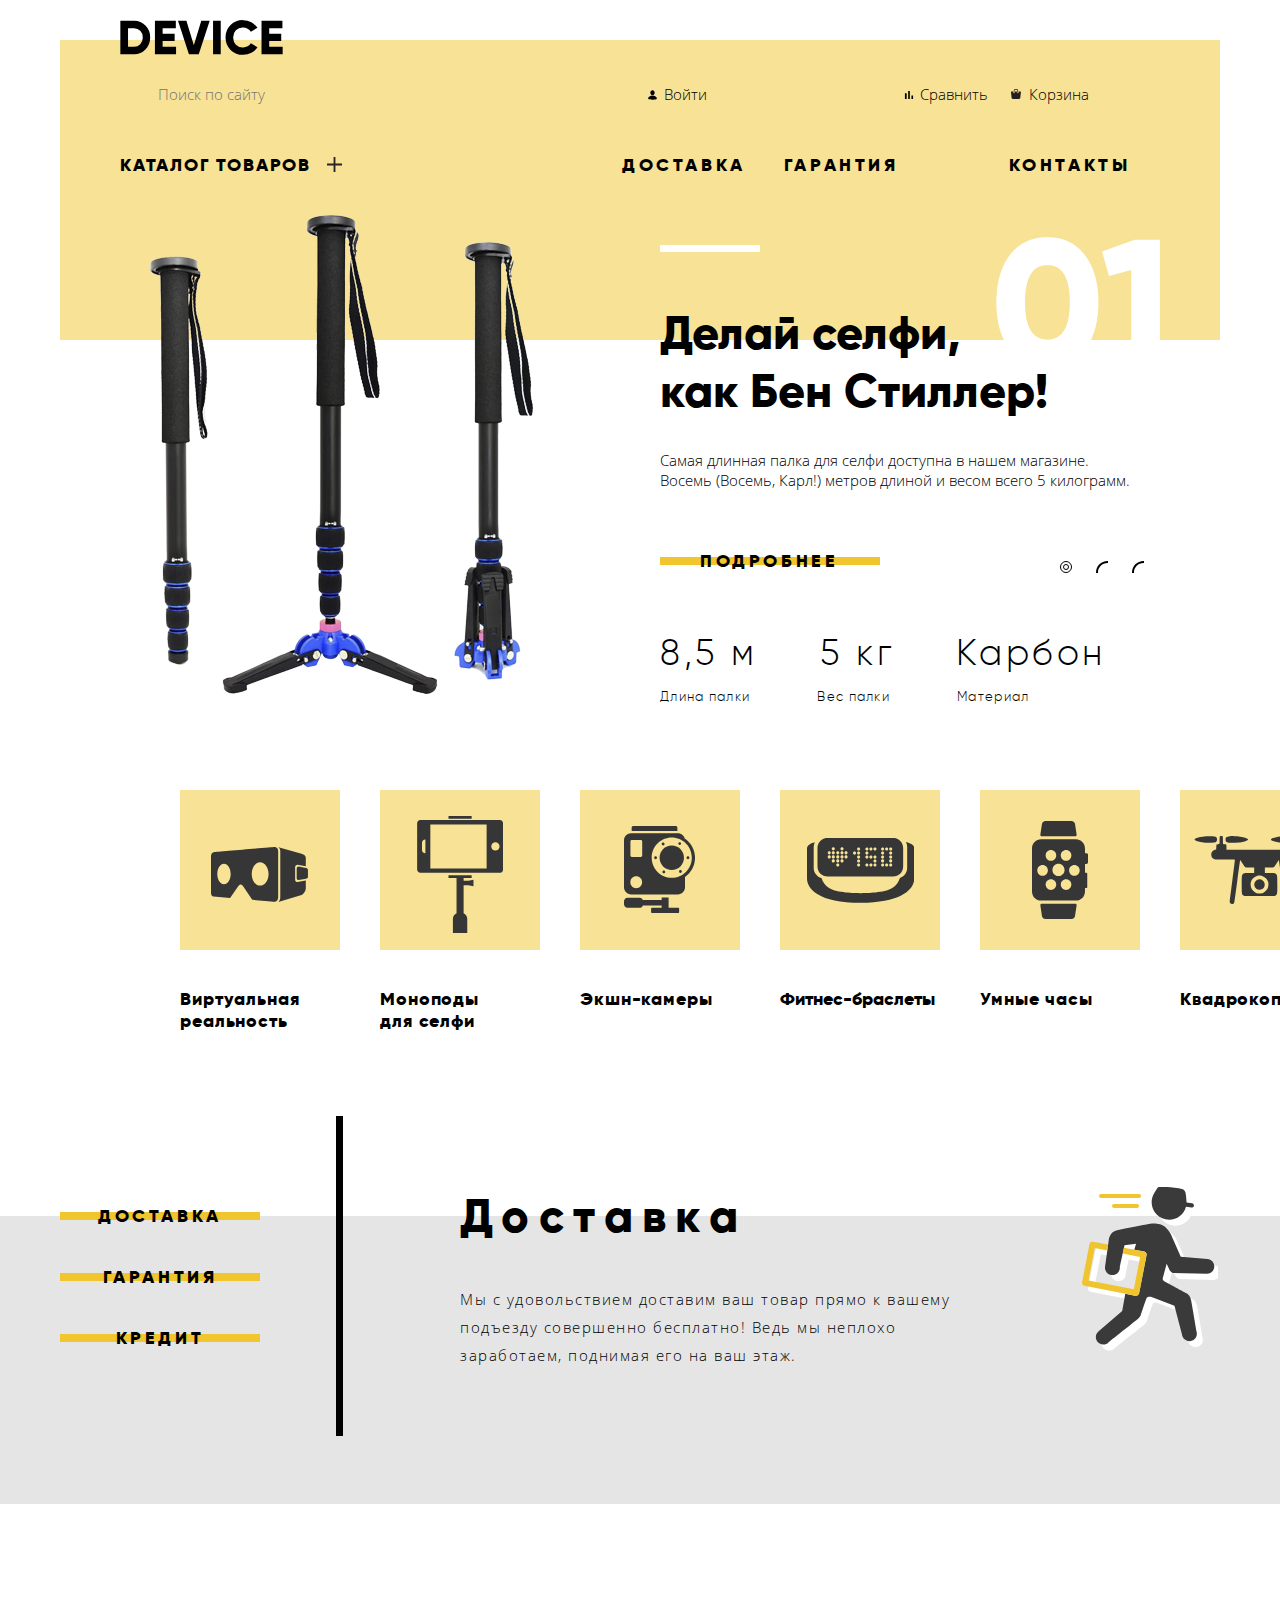
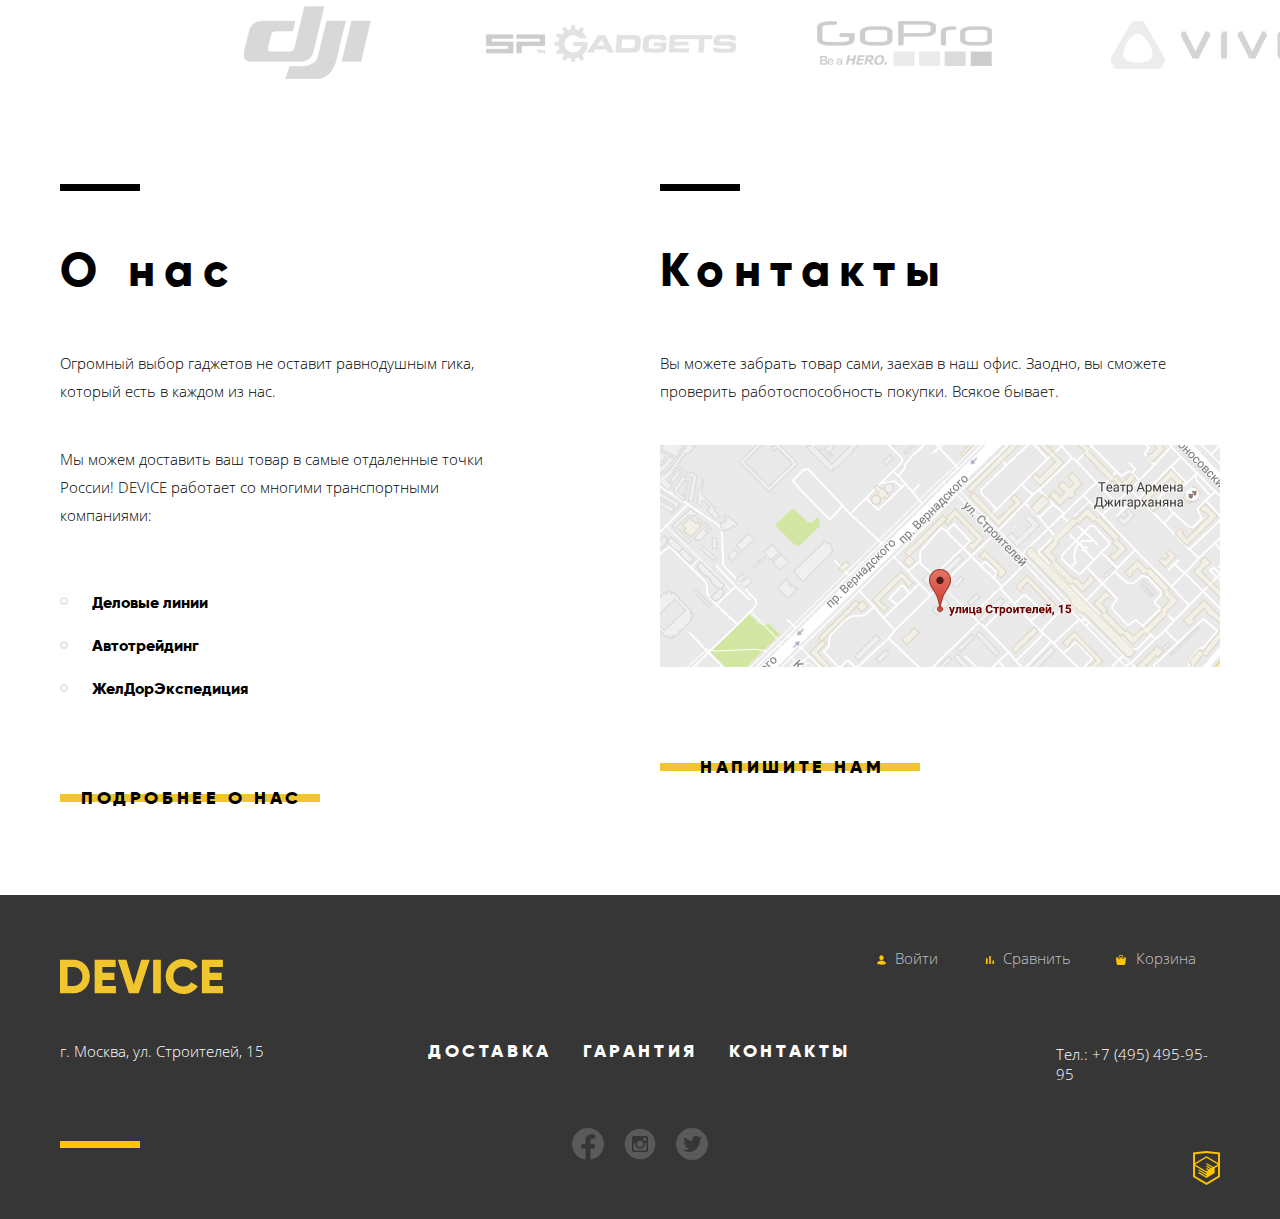
==== commit be06b543: "Готов" ====
--- a/index.html
+++ b/index.html
@@ -28,64 +28,34 @@
 					</button>
 				</form>
 				
-				<div class="link-style link-enter">
-					<a class="link-style a-link-hover a-link-focus a-link-active" href="#" aria-label="Войти в личный кабинет">
+				<div class="box-link link-style link-enter">
+					<a class="enter link-style a-link-hover a-link-focus a-link-active" href="#" aria-label="Войти в личный кабинет">
 						Войти
 					</a>
 				</div>
 
-				<div class="link-compare">
-					<a class="link-style a-link-hover a-link-focus a-link-active"  href="#" aria-label="Сравнить товары">
+				<div class="box-link link-compare">
+					<a class="change link-style a-link-hover a-link-focus a-link-active"  href="#" aria-label="Сравнить товары">
 						Сравнить
 					</a>
 				</div>
 
-				<div class="link-basket">
-					<a class="link-style a-link-hover a-link-focus a-link-active" href="#" aria-label="Корзина">
+				<div class="box-link link-basket">
+					<a class="cart link-style a-link-hover a-link-focus a-link-active" href="#" aria-label="Корзина">
 						Корзина
 					</a>
 				</div>
 			</div>
 			<nav class="nav-main">
 				<ul class="list-nav-main">
-					<li class="nav-li">
-						<a class="link-style a-link-hover a-link-focus a-link-active" href="#" aria-label="Каталог товаров">
+					<li class="nav-li nav-li-box">
+						<a class="catalog link-style a-link-hover a-link-focus a-link-active" href="#" aria-label="Каталог товаров">
 							Каталог товаров	
-						</a>
-
-						<ul class="visually-hidden categories-menu">						
-							<li>
-								<a class="link-style a-link-hover a-link-focus a-link-active" href="#" aria-label="Виртуальная реальность">
-									Виртуальная реальность
-								</a>
-							</li>
-							<li>
-								<a class="link-style a-link-hover a-link-focus a-link-active" href="#" aria-label="Фитнес-браслеты">
-									Фитнес-браслеты
-								</a>
-							</li>
-							<li>
-								<a class="link-style a-link-hover a-link-focus a-link-active" href="#" aria-label="Квадрокоптер">
-									Квадрокоптер
-								</a>
-							</li>
-							<li>
-								<a class="link-style a-link-hover a-link-focus a-link-active" href="#" aria-label="Моноподы для селфи">
-									Моноподы для селфи
-								</a>
-							</li>
-							<li>
-								<a class="link-style a-link-hover a-link-focus a-link-active" href="#" aria-label="Умные часы">
-									Умные часы
-								</a>
-							</li>
-							<li>
-								<a class="link-style a-link-hover a-link-focus a-link-active" href="#" aria-label="Экшн камеры">
-									Экшн камеры
-								</a>
-							</li>
-						</ul>		
-					</li>
+						</a>	
+					</li>
+
+					
+
 
 					<li class="nav-li">
 						<a class="link-style a-link-hover a-link-focus a-link-active" href="#" aria-label="Доставка">
@@ -105,6 +75,42 @@
 						</a>
 					</li>
 				</ul>
+
+				<div class="categories-menu visually-hidden">
+					<ul class="hover-menu">	
+						<li>
+							<a class="link-style a-link-hover a-link-focus a-link-active" href="#" aria-label="Виртуальная реальность">
+								Виртуальная реальность
+							</a>
+						</li>
+						<li>
+							<a class="link-style a-link-hover a-link-focus a-link-active" href="#" aria-label="Фитнес-браслеты">
+								Фитнес-браслеты
+							</a>
+						</li>
+						<li>
+							<a class="link-style a-link-hover a-link-focus a-link-active" href="#" aria-label="Квадрокоптер">
+								Квадрокоптер
+							</a>
+						</li>
+						<li>
+							<a class="link-style a-link-hover a-link-focus a-link-active" href="#" aria-label="Моноподы для селфи">
+								Моноподы для селфи
+							</a>
+						</li>
+						<li>
+							<a class="link-style a-link-hover a-link-focus a-link-active" href="#" aria-label="Умные часы">
+								Умные часы
+							</a>
+						</li>
+
+						<li>
+							<a class="link-style a-link-hover a-link-focus a-link-active" href="#" aria-label="Экшн камеры">
+								Экшн камеры
+							</a>
+						</li>
+					</ul>
+				</div>
 			</nav>
 		</div>
 	</header>
@@ -138,9 +144,12 @@
 						</div>
 
 						<div class="range-box">
-							<input class="input-slider" type="radio" value="1" name="slider" checked="">
-							<input class="input-slider" type="radio" value="2" name="slider">
-							<input class="input-slider" type="radio" value="3" name="slider">
+							<input class="input-slider" id="one" type="radio" value="1" name="slider" checked="">
+							<label for="one"></label>
+							<input class="input-slider" id="two" type="radio" value="2" name="slider">
+							<label for="two"></label>
+							<input class="input-slider" id="three" type="radio" value="3" name="slider">
+							<label for="three"></label>
 						</div>
 					</div>
 
@@ -443,10 +452,50 @@
 				</a>
 				
 				<div class="bg-button-second">
-					<a class="link-style a-link-second a-link-map" href="#" aria-label="Напишите нам">
+					<a class="link-write link-style a-link-second a-link-map" href="#" aria-label="Напишите нам">
 						Напишите нам
 					</a>
 				</div>
+
+				<div class="form-back visually-hidden">
+					<form class="form-back-box" action="echo.htmlacademy.ru" method="post">
+						<div class="item-form1">
+							<label class="label-modal-form">
+								Ваше имя:
+							</label>
+							<input class="input-style-form" type="text" name="username" placeholder="Имя Фамилия" required>
+						</div>
+
+						<div class="item-form2">
+							<label class="label-modal-form">
+								Ваш e-mail:
+							</label>
+							<input class="input-style-form"t type="e-mail" name="email" placeholder="email@example.com" required>
+						</div>
+						
+
+						<div class="item-form3">
+							<label class="label-modal-form" for="comment-in-form">
+								Текст письма
+							</label>
+							<textarea class="input-style-form-area" name="comment-in-form" id="comment-in-form" placeholder="В свободной форме" required></textarea>
+						</div>
+
+						<button class="button-type-slider button-form" type="submit" name="send-form" aria-label="Отправить">Отправить</button>	
+					</form>
+
+					<button class="button-close" name="close-form" value="close-form" aria-label="Закрыть">
+						<div class="close-icon"></div>
+					</button>
+				</div>
+
+				<div class="map-box visually-hidden">
+					<iframe src="https://yandex.ru/map-widget/v1/?um=constructor%3Ade5034afb335b2450b5319cebe04b44d62430244f9918dec94f8b76294b41c03&amp;source=constructor" width="994" height="593" frameborder="0"></iframe>
+
+					<button class="button-close2" name="close-form" value="close-form" aria-label="Закрыть">
+						<div class="close-icon"></div>
+					</button>	
+				</div>		
 			</section>
 		</div>
 	</main>
@@ -510,19 +559,19 @@
 			<div class="third-column-footer">
 				<div class="footer-menu-box">
 					<div class="footer-item1">
-						<a class="link-style a-link-hover a-link-active a-link-focus" href="#" aria-label="Войти в личный кабинет">
+						<a class="enter-y link-style a-link-hover a-link-active a-link-focus" href="#" aria-label="Войти в личный кабинет">
 							<span class="footer-text-nav">Войти</span>
 						</a>
 					</div>
 
 					<div class="footer-item2">
-						<a class="link-style a-link-hover a-link-active a-link-focus" href="#" aria-label="Сравнить товары">
+						<a class="change-y link-style a-link-hover a-link-active a-link-focus" href="#" aria-label="Сравнить товары">
 							<span class="footer-text-nav">Сравнить</span>
 						</a>	
 					</div>
 
 					<div class="footer-item3">
-						<a class="link-style a-link-hover a-link-active a-link-focus" href="#" aria-label="Корзина">
+						<a class="cart-y link-style a-link-hover a-link-active a-link-focus" href="#" aria-label="Корзина">
 							<span class="footer-text-nav">Корзина</span>
 						</a>
 					</div>
@@ -538,32 +587,6 @@
 			</div>
 		</div>
 	</footer>				
-	<div class="visually-hidden">
-		<form action="echo.htmlacademy.ru" method="post">
-			<label class="label-modal-form">
-				Ваше имя:
-				<input class="input-style-form" type="text" name="username" placeholder="Имя Фамилия" required>
-			</label>
-
-			<label class="label-modal-form">
-				Ваш e-mail:
-				<input class="input-style-form"t type="e-mail" name="email" placeholder="email@example.com" required>
-			</label>
-
-			<label class="label-modal-form" for="comment-in-form">
-				Текст письма
-			</label>
-			<textarea class="input-style-form" name="comment-in-form" id="comment-in-form" cols="30" rows="5" placeholder="В свободной форме" required></textarea>
-
-			<button type="submit" name="send-form" aria-label="Отправить">Отправить</button>
-
-			<button class="button-type-slider" name="close-form" value="close-form" aria-label="Закрыть">Закрыть</button>
-		</form>
-
-		<div class="visually-hidden">
-			<img src="img/map-big.jpg" alt="Большая карта">
-			<button aria-label="Закрыть">Закрыть</button>	
-		</div>
-	</div>
+	<script src="js/script.js"></script>
   </body>
 </html>
--- a/css/style.css
+++ b/css/style.css
@@ -242,14 +242,123 @@
 .nav-main .list-nav-main li:first-child {
   letter-spacing: 0.1em;
 }
-.categories-menu {
+.categories-menu { 
+  z-index: 1;
+
+  width: 1160px;
+  height: 146px;
+  
+  display: flex;
+
+  position: absolute;
+  top: 194px;
+  left: 180px;
+
+  box-sizing: border-box;
+
+  padding-top: 12px;
+  padding-left: 60px;
+
+  background-color: var(--second-yellow-light);
+}
+
+.hover-menu {
+  display: flex;
+  flex-wrap: wrap;
+
   font-family: 'Open Sans', 'Arial', sans-serif;
   font-style: normal;
   font-weight: 300;
   font-size: 15px;
   line-height: 20px;
   text-transform: none;
-}
+
+  list-style: none;
+
+  margin: 0;
+  padding: 0;
+
+  max-width: 530px;
+  max-height: 110px;
+
+}
+
+.box-link {
+  position: relative;
+}
+
+.enter::before {
+  content: "";
+
+  width: 13px;
+  height: 14px;
+  position: absolute;
+  
+  top: 18px;
+  left: -18px;
+  background-image: url(../img/icon_user.svg);
+  background-repeat: no-repeat;
+}
+
+
+.change::before {
+  content: "";
+
+  width: 14px;
+  height: 14px;
+  position: absolute;
+  
+  top: 18px;
+  left: -18px;
+  background-image: url(../img/icon_chart.svg);
+  background-repeat: no-repeat;
+}
+
+.cart::before {
+  content: "";
+
+  width: 10px;
+  height: 10px;
+  position: absolute;
+  
+  top: 19px;
+  left: -18px;
+  background-image: url(../img/icon_cart.svg);
+  background-repeat: no-repeat;
+}
+
+
+
+.categories-menu li {
+  padding: 0;
+  margin: 0;
+}
+
+.hover-menu li:first-child {
+  margin-right: 61px;
+}
+.hover-menu li:nth-of-type(2) {
+  margin-right: 61px;
+}
+.hover-menu li:nth-of-type(4) {
+  margin-right: 86px;
+}
+.hover-menu li:nth-of-type(5) {
+  margin-right: 126px;
+}
+
+
+.categories-menu li a {
+  font-family: 'Open Sans', 'Arial', sans-serif;
+  font-style: normal;
+  font-weight: 300;
+  font-size: 15px;
+  line-height: 20px;
+  text-transform: none;
+  letter-spacing: 0;
+}
+
+
 
 .link-enter {
   padding: 0;
@@ -309,6 +418,25 @@
 .nav-li {
   margin: 0;
   padding: 0;
+}
+
+.nav-li-box {
+  position: relative;
+}
+
+
+.catalog::after {
+  content: "";
+  position: absolute;
+  width: 22px;
+  height: 22px;
+
+  background-image: url(../img/plus.svg);
+  -webkit-background-size: 15px 15px;
+  background-size: 15px 15px;
+  background-repeat: no-repeat;
+  left: 207px;
+  top: 3px;
 }
 
 .a-link-hover:hover {
@@ -557,29 +685,7 @@
   box-sizing: border-box;
 
   margin-bottom: 21px;
-
-  background-image: url(../img/bg-button-advantages.svg);
-}
-
-.list-slider-button li:first-child {
-  padding-top: 8px;
-  padding-left: 12px;
-}
-.list-slider-button li:nth-child(2) {
-  padding-top: 8px;
-  padding-left: 17px;
-}
-.list-slider-button li:last-child {
-  padding-top: 8px;
-  padding-left: 30px;
-
-  margin-bottom: 0;
-}
-
-.list-slider-button li:hover {
-  background-image: url(../img/bg-button-advantages-hover.svg);
-}
-
+}
 
 
 .list-slider-button button {
@@ -613,6 +719,7 @@
   border: 0;
   background-color: transparent;
   background-image: url(../img/button-filter.png);
+  background-repeat: no-repeat;
   cursor:  pointer;
   outline: none;
   
@@ -918,8 +1025,40 @@
 .range-box {
   display: flex;
   justify-content: space-between;
-
+  position: relative;
   width: 72px;
+}
+
+.range-box input {
+  display: none;
+}
+
+.range-box input + label::before {
+  content: "";
+  
+  cursor: pointer;
+
+  width: 12px;
+  height: 12px;
+
+  background-image: url(../img/slider-button-empty.svg);
+  background-repeat: no-repeat;
+
+  position: absolute;
+}
+
+
+.range-box input:checked + label::before {
+  content: "";
+
+  width: 12px;
+  height: 12px;
+
+  background-image: url(../img/slider-button-on.svg);
+  background-repeat: no-repeat;
+
+  position: absolute;
+  transition: 0.2s;
 }
 
 .table {
@@ -983,6 +1122,49 @@
   font-weight: 800;
   font-size: 16px;
   line-height: 28px;
+  position: relative;
+}
+
+.delivery-companies li:nth-of-type(1)::before {
+  content: "";
+
+  width: 8px;
+  height: 8px;
+  
+  position: absolute;
+
+  left: 0;
+  top: 8px;
+
+  background-image: url(../img/ellipse.svg);
+}
+
+.delivery-companies li:nth-of-type(2)::before {
+  content: "";
+
+  width: 8px;
+  height: 8px;
+  
+  position: absolute;
+
+  left: 0;
+  top: 52px;
+
+  background-image: url(../img/ellipse.svg);
+}
+
+.delivery-companies li:nth-of-type(3)::before {
+  content: "";
+
+  width: 8px;
+  height: 8px;
+  
+  position: absolute;
+
+  left: 0;
+  top: 95px;
+
+  background-image: url(../img/ellipse.svg);
 }
 
 .label-modal-form {
@@ -991,6 +1173,8 @@
   font-weight: 800;
   font-size: 18px;
   line-height: 22px;
+  display: block;
+  margin-bottom: 10px;
 }
 
 .input-style-form {
@@ -1001,8 +1185,72 @@
   line-height: 16px;
 
   color: rgba(0, 0, 0, 0.4);
-}
-
+  padding-left: 20px;
+
+  width: 360px;
+  height: 50px;
+
+  background: #F2F2F2;
+
+  box-sizing: border-box;
+
+  outline: none;
+  border: 0;
+}
+
+.input-style-form:hover {
+  background-color: #EAEAEA;
+}
+
+.input-style-form:focus {
+  background-color: transparent;
+  border: 2px solid #F7E296;
+}
+
+
+.input-style-form-area {
+  font-family: 'Gilroy', 'Times New Roman', sans-serif;
+  font-style: normal;
+  font-weight: normal;
+  font-size: 14px;
+  line-height: 16px;
+
+  color: rgba(0, 0, 0, 0.4);
+  padding-left: 20px;
+  padding-top: 17px;
+
+  width: 760px;
+  height: 167px;
+
+  background: #F2F2F2;
+  resize: none;
+
+  box-sizing: border-box;
+
+  outline: none;
+  border: 0;
+}
+
+.input-style-form-area:hover {
+  background-color: #EAEAEA;
+}
+
+.input-style-form-area:focus {
+  background-color: transparent;
+  border: 2px solid #F7E296;
+}
+
+
+
+.input-style-form:placeholder {
+  font-family: 'Gilroy', 'Times New Roman', sans-serif;
+  font-style: normal;
+  font-weight: normal;
+  font-size: 14px;
+  line-height: 16px;
+
+  color: rgba(0, 0, 0, 0.4);
+}
 
 
 .footer {
@@ -1194,12 +1442,15 @@
 
 .footer-item1 {
   width: 70px;
+  position: relative;
 }
 .footer-item2 {
   width: 95px;
+  position: relative;
 }
 .footer-item3 {
   width: 81px;
+  position: relative;
 }
 
 .phone-footer-box {
@@ -1264,11 +1515,39 @@
   padding: 0:;
   padding-left: 60px;
   padding-top: 30px;
+
+  position: relative;
 }
 
 .bread-item {
   margin: 0;
   padding: 0;
+}
+
+.bread-crumbs li:nth-of-type(2)::before {
+  content: "";
+
+  width: 12px;
+  height: 12px;
+
+  background-image: url(../img/icon_arrow_nav.svg);
+  position: absolute;
+
+  left: 127px;
+  top: 33px;
+}
+
+.bread-crumbs li:nth-of-type(2)::after {
+  content: "";
+
+  width: 12px;
+  height: 12px;
+
+  background-image: url(../img/icon_arrow_nav.svg);
+  position: absolute;
+
+  left: 275px;
+  top: 33px;
 }
 
 .bread-crumbs-link {
@@ -1420,6 +1699,10 @@
   padding: 0;
 }
 
+.filter-text input {
+  display: none;
+}
+
 .list-filter-checkbox {
   font-family: Open Sans;
   font-style: normal;
@@ -1432,6 +1715,40 @@
   align-items: center;
 
   margin-bottom: 15px;
+
+  position: relative;
+}
+
+.list-filter-checkbox label {
+  padding-left: 42px;
+}
+
+.list-filter-checkbox label::before {
+  content: "";
+
+  width: 24px;
+  height: 24px;
+
+  background-image: url(../img/checkbox-on.svg);
+  position: absolute;
+  left: 0;
+  top: 0;
+}
+
+.list-filter-checkbox input:checked + label::before {
+  content: "";
+
+  width: 24px;
+  height: 24px;
+
+  background-image: url(../img/checkbox-off.svg);
+  position: absolute;
+  left: 0;
+  top: 0;
+
+  -webkit-transition: opacity 2s;
+  -o-transition: opacity 2s;
+  transition: opacity 2s;
 }
 
 .filter-text li:last-child {
@@ -1444,6 +1761,50 @@
   margin: 0;
   padding: 0;
   margin-right: 18px;
+}
+
+.list-filter-radio {
+  position: relative;
+}
+
+.list-filter-radio input {
+  display: none;
+}
+
+.list-filter-radio label {
+  padding-left: 40px;
+}
+
+.list-filter-radio label::before {
+  content: "";
+
+  width: 24px;
+  height: 24px;
+
+  background-image: url(../img/radio-off.svg);
+  position: absolute;
+  left: 0;
+  top: 0;
+
+  -webkit-transition: opacity 2s;
+  -o-transition: opacity 2s;
+  transition: opacity 2s;
+}
+
+.list-filter-radio input:checked + label::before {
+  content: "";
+
+  width: 24px;
+  height: 24px;
+
+  background-image: url(../img/radio-on.svg);
+  position: absolute;
+  left: 0;
+  top: 0;
+
+  -webkit-transition: opacity 2s;
+  -o-transition: opacity 2s;
+  transition: opacity 2s;
 }
 
 input[type="radio"] {
@@ -1550,6 +1911,25 @@
   opacity: 1;
 }
 
+.list-arrow {
+  width: 18px;
+  height: 18px;
+  text-decoration: none;
+
+  background-image: url(../img/icon-up-dir.svg);
+  display: block;
+  margin-left: -25px;
+}
+
+.list-arrow2 {
+  width: 18px;
+  height: 18px;
+  text-decoration: none;
+
+  background-image: url(../img/icon-down-dir-top.svg);
+  display: block;
+}
+
 .card-box {
   width: 760px;
   
@@ -1819,3 +2199,250 @@
   margin: 0;
   padding: 0;
 }
+
+.form-back {
+  width: 960px;
+  height: 550px;
+
+  background-color: var(--main-white);
+  box-shadow: 0px 10px 16px rgba(0, 0, 0, 0.15);
+
+  display: flex;
+  -webkit-box-sizing: border-box;
+  -moz-box-sizing: border-box;
+  box-sizing: border-box;
+  padding-left: 100px;
+  padding-top: 92px;
+  position: fixed;
+
+  top: 100px;
+  bottom: 0;
+  right: 0;
+  left: 280px;
+}
+
+.form-back-box {
+  display: flex;
+  flex-wrap: wrap;
+  width: 760px;
+  justify-content: space-between;
+  position: relative;
+}
+
+.item-form1 {
+  width: 360px;
+}
+
+.item-form2 {
+  width: 360px;
+}
+
+.item-form3 {
+  width: 760px;
+  margin-top: 0;
+}
+
+.button-form {
+  margin-top: 4px;
+}
+
+.button-close {
+  width: 55px;
+  height: 55px;
+
+  outline: none;
+  cursor: pointer;
+  background-color: transparent;
+  background-image: url(../img/ellipse-close.svg);
+  border: 0;
+  opacity: 0.5;
+
+  position: absolute;
+  top: 20px;
+  left: 885px;
+}
+
+.button-close:hover {
+  opacity: 1;
+}
+
+.button-close:active {
+  opacity: 0.3;
+}
+
+.button-close2 {
+  width: 55px;
+  height: 55px;
+
+  outline: none;
+  cursor: pointer;
+  background-color: transparent;
+  background-image: url(../img/ellipse-close.svg);
+  border: 0;
+  opacity: 0.5;
+
+  position: absolute;
+  top: 20px;
+  left: 905px;
+}
+
+.button-close2:hover {
+  opacity: 1;
+}
+
+.button-close2:active {
+  opacity: 0.3;
+}
+
+.close-icon {
+  width: 30px;
+  height: 30px;
+
+  background-image: url(../img/icon_cross.svg);
+  margin: auto auto;
+}
+
+.map-box {
+  position: fixed;
+
+  width: 994px;
+  height: 593px;
+
+  top: 50px;
+  bottom: 0;
+  left: 300px;
+  right: 0;
+}
+
+.enter-y::before {
+  content: "";
+
+  width: 13px;
+  height: 14px;
+  position: absolute;
+  
+  top: 6px;
+  left: -20px;
+  background-image: url(../img/icon_user_yellow.svg);
+  background-repeat: no-repeat;
+}
+
+.change-y::before {
+  content: "";
+
+  width: 14px;
+  height: 14px;
+  position: absolute;
+  
+  top: 6px;
+  left: -20px;
+  background-image: url(../img/icon_chart_yellow.svg);
+  background-repeat: no-repeat;
+}
+
+.cart-y::before {
+  content: "";
+
+  width: 10px;
+  height: 10px;
+  position: absolute;
+  
+  top: 8px;
+  left: -20px;
+  background-image: url(../img/icon_cart_yellow.svg);
+  background-repeat: no-repeat;
+}
+
+.range-bar {
+  width: 200px;
+  height: 44px;
+
+  display: flex;
+  flex-direction: column;
+  justify-content: space-between;
+}
+
+.range-bar-box {
+  width: 200px;
+  height: 20px;
+
+  display: flex;
+  position: relative;
+}
+
+.bar-box {
+  width: 200px;
+  height: 2px;
+  margin: auto auto;
+  background-color: #8D8D8D;
+}
+
+.bar-box::before {
+  content: "";
+
+  width: 20px;
+  height: 20px;
+
+  background-image: url(../img/pan.svg);
+  background-repeat: no-repeat;
+  -webkit-background-size: 20px 20px;
+  background-size: 20px 20px;
+
+  position: absolute;
+  top: 2px;
+  left: -2px;
+  cursor: pointer;
+}
+
+.bar-box::after {
+  content: "";
+
+  width: 20px;
+  height: 20px;
+
+  background-image: url(../img/pan.svg);
+  background-repeat: no-repeat;
+  -webkit-background-size: 20px 20px;
+  background-size: 20px 20px;
+
+
+  position: absolute;
+  top: 2px;
+  left: 100px;
+  cursor: pointer;
+}
+
+.bar-progress {
+  width: 114px;
+  height: 2px;
+
+  background-color: var(--second-green);
+
+}
+.range-inputs {
+  display: flex;
+}
+
+.number {
+  border: 0;
+  outline: 0;
+
+  -webkit-box-sizing: border-box;
+  -moz-box-sizing: border-box;
+  box-sizing: border-box;
+
+  font-family: Gilroy;
+  font-style: normal;
+  font-weight: 300;
+  font-size: 14px;
+  line-height: 17px;
+
+  color: var(--main-black);
+
+  background-color: transparent;
+  width: 72px;
+}
+
+.range-inputs input:last-of-type {
+  margin-left: 12px;
+}